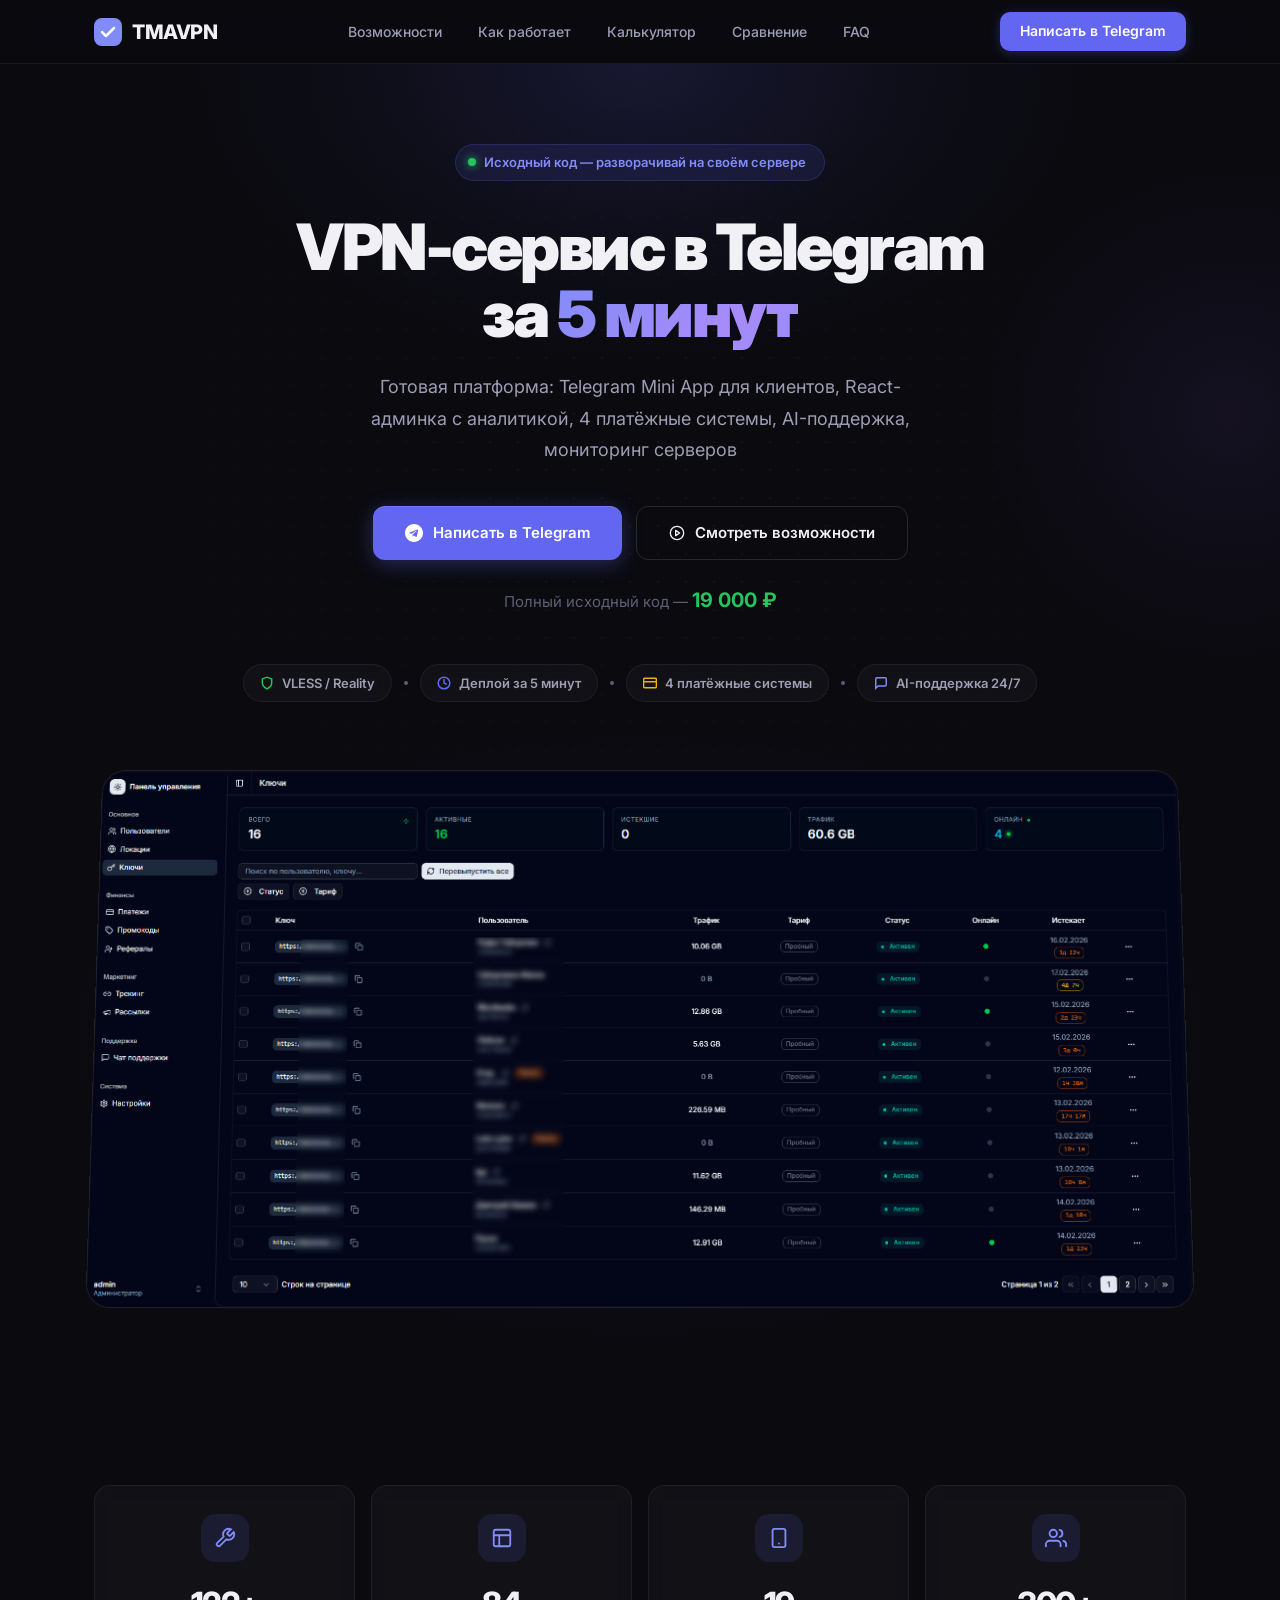
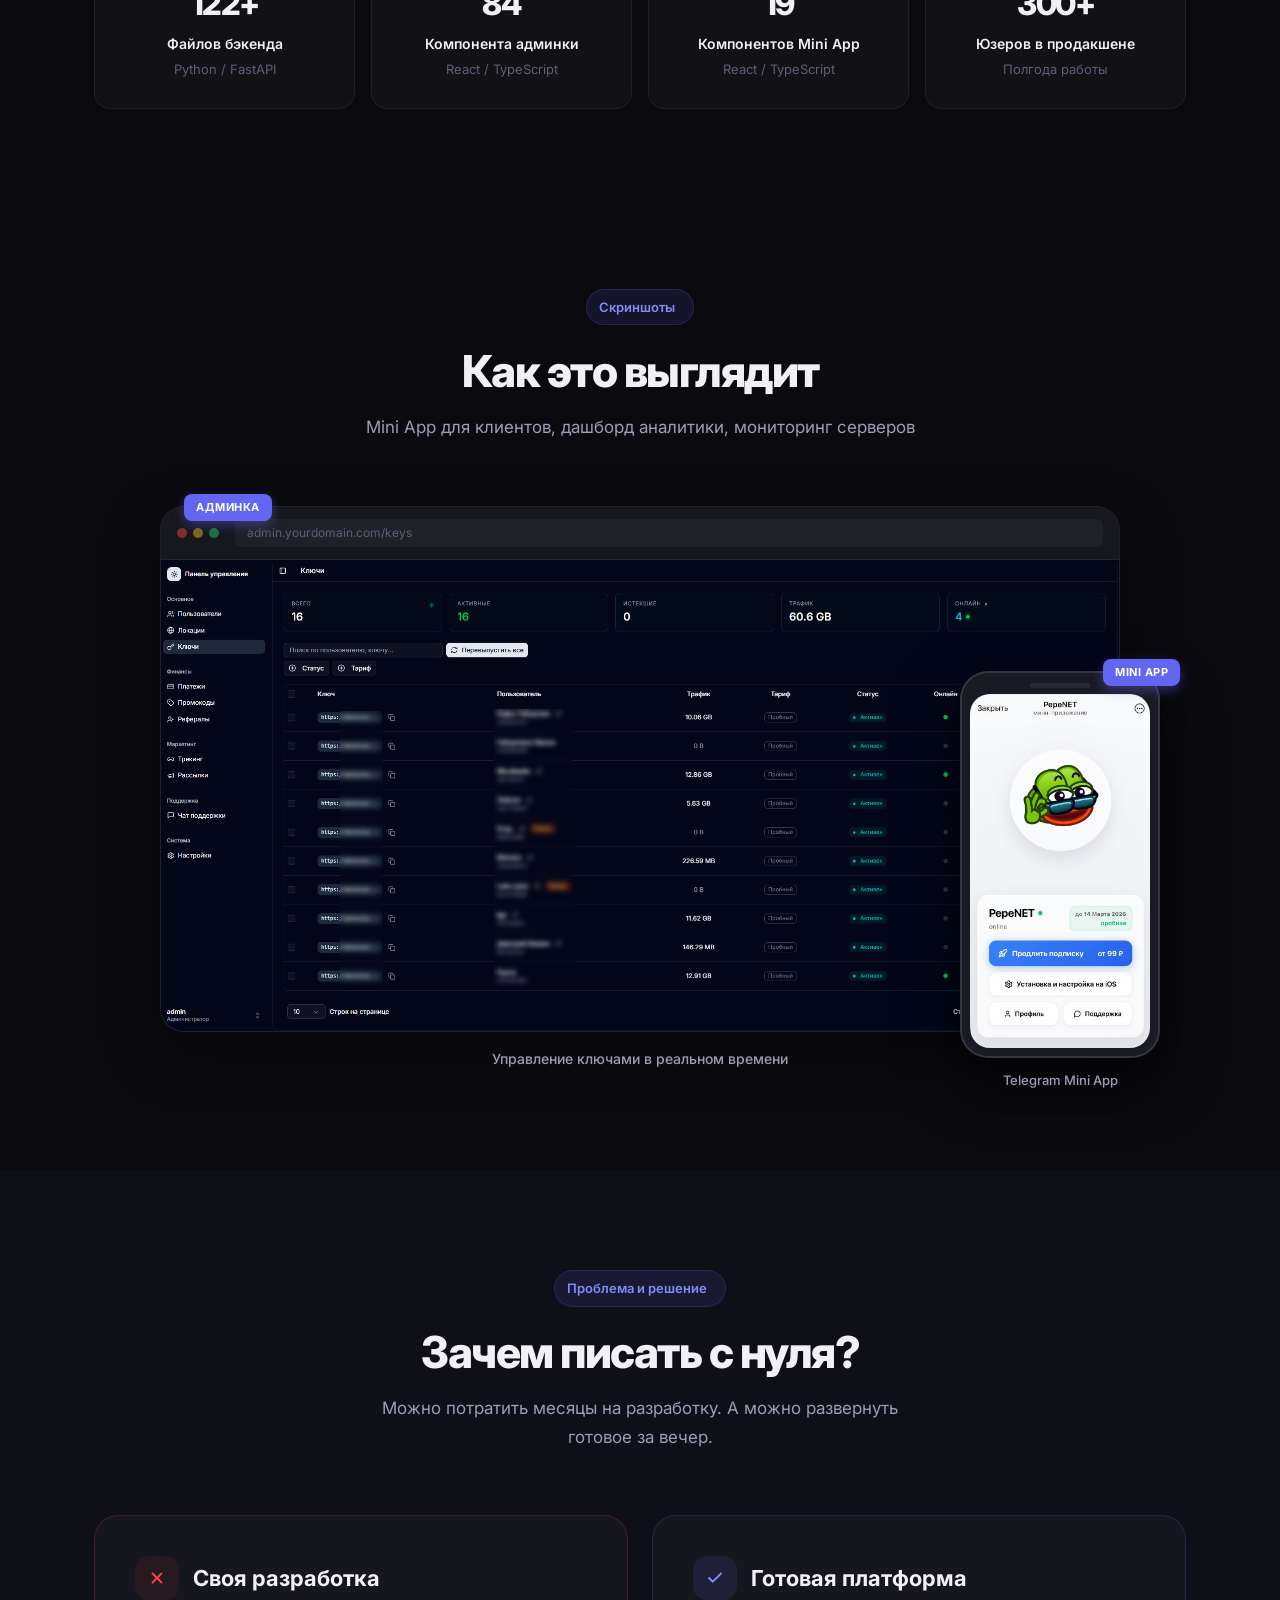
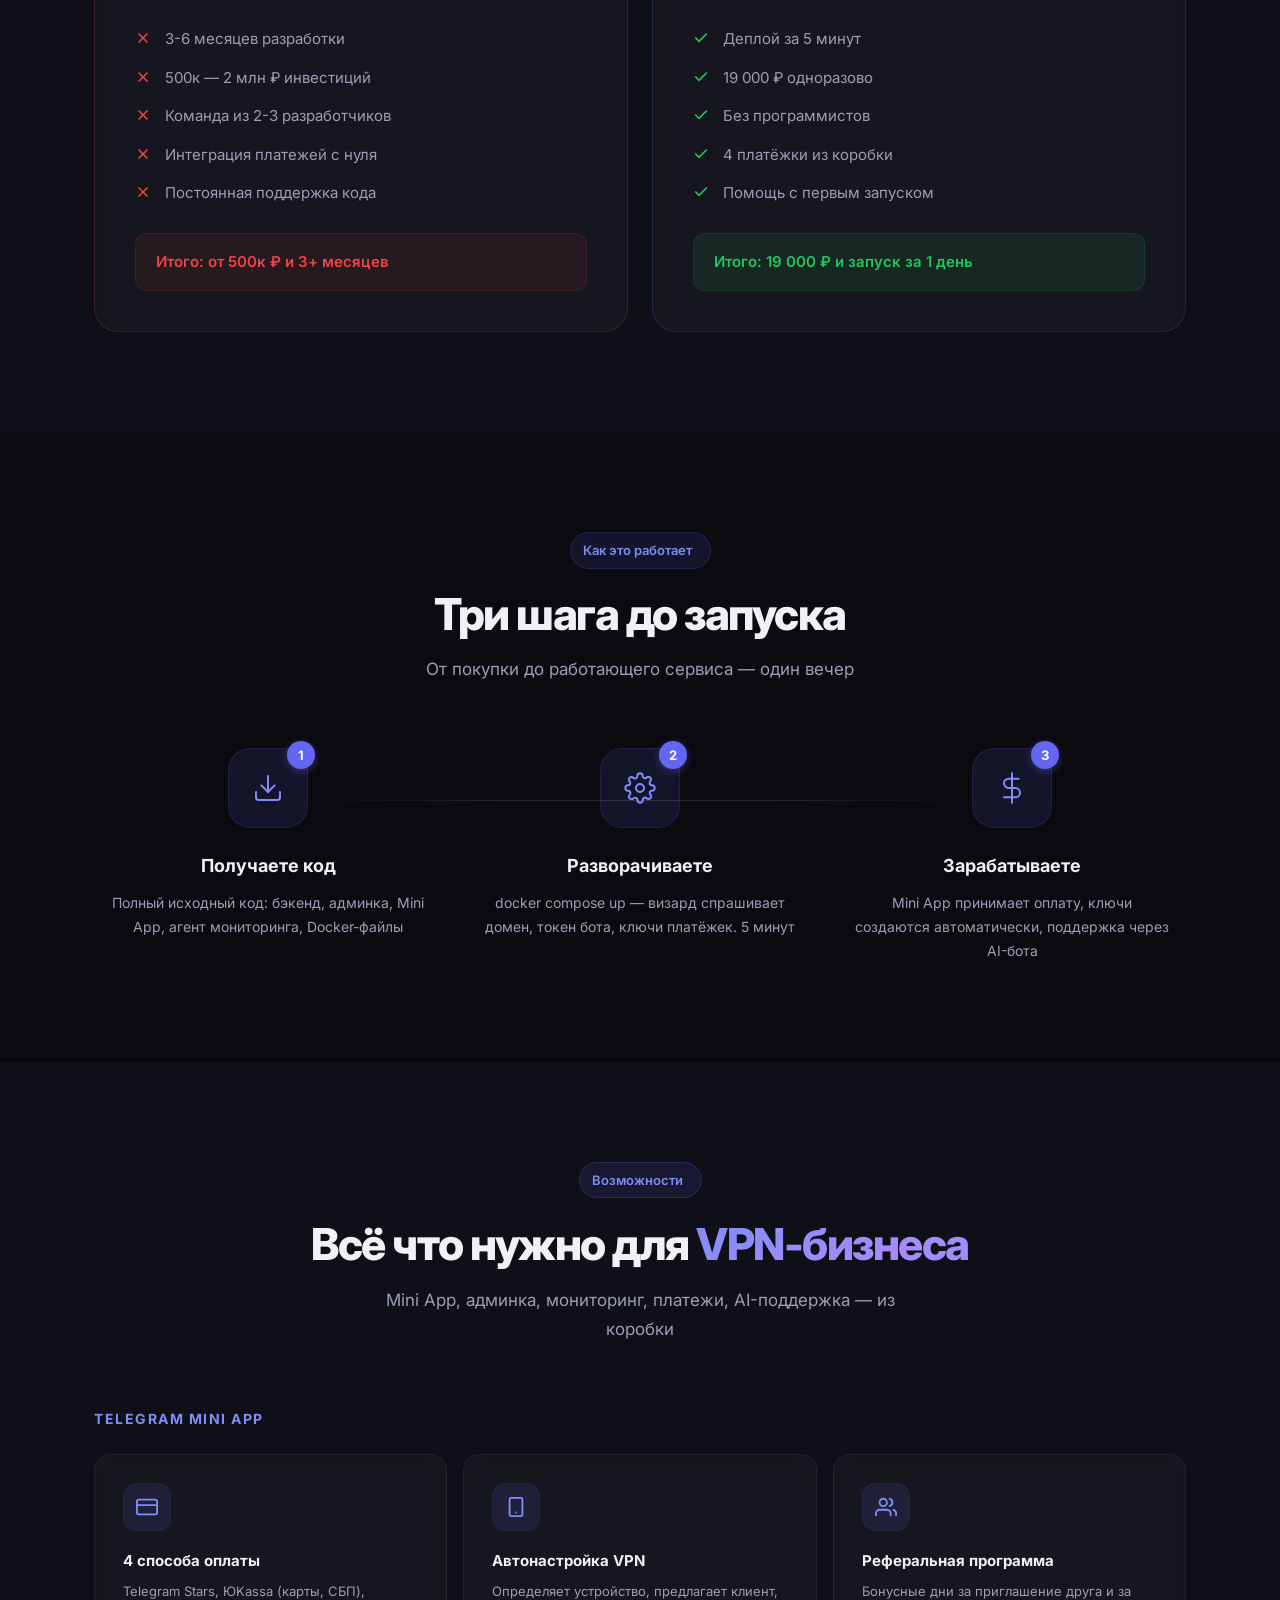
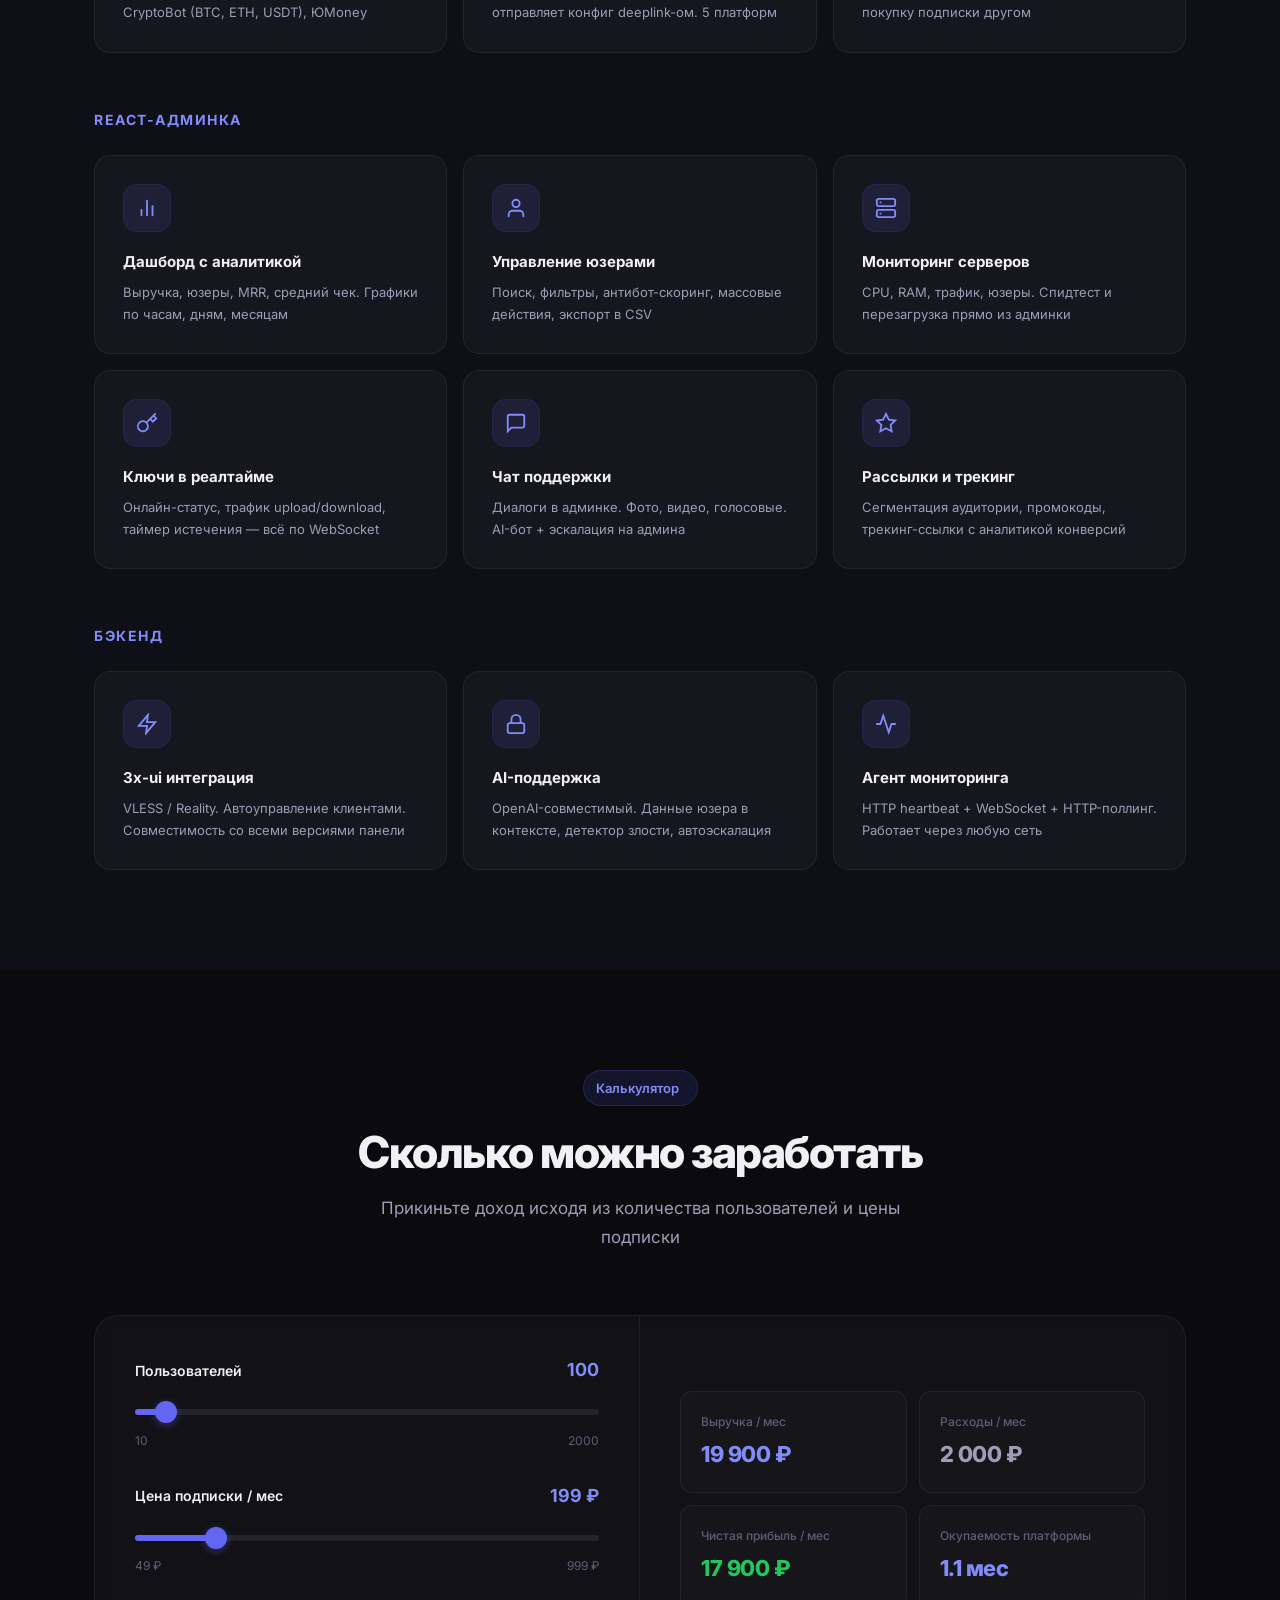
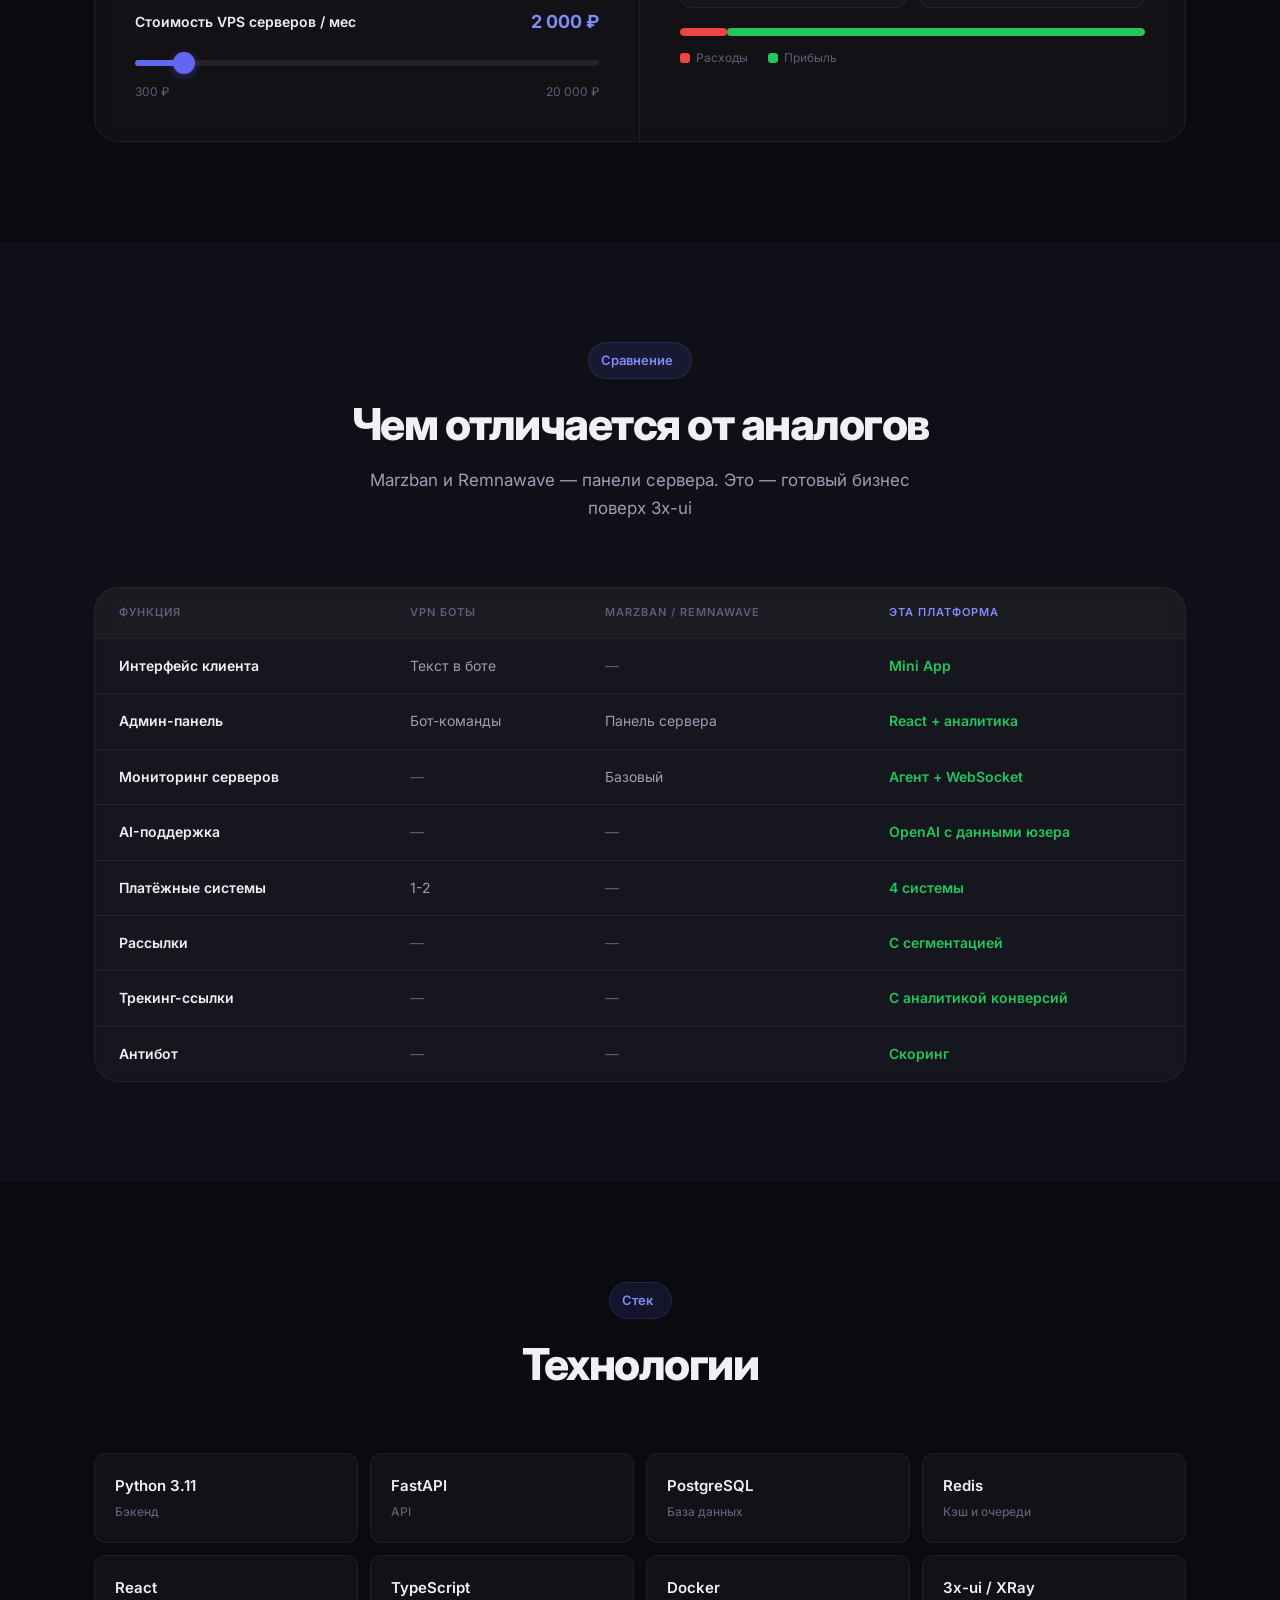
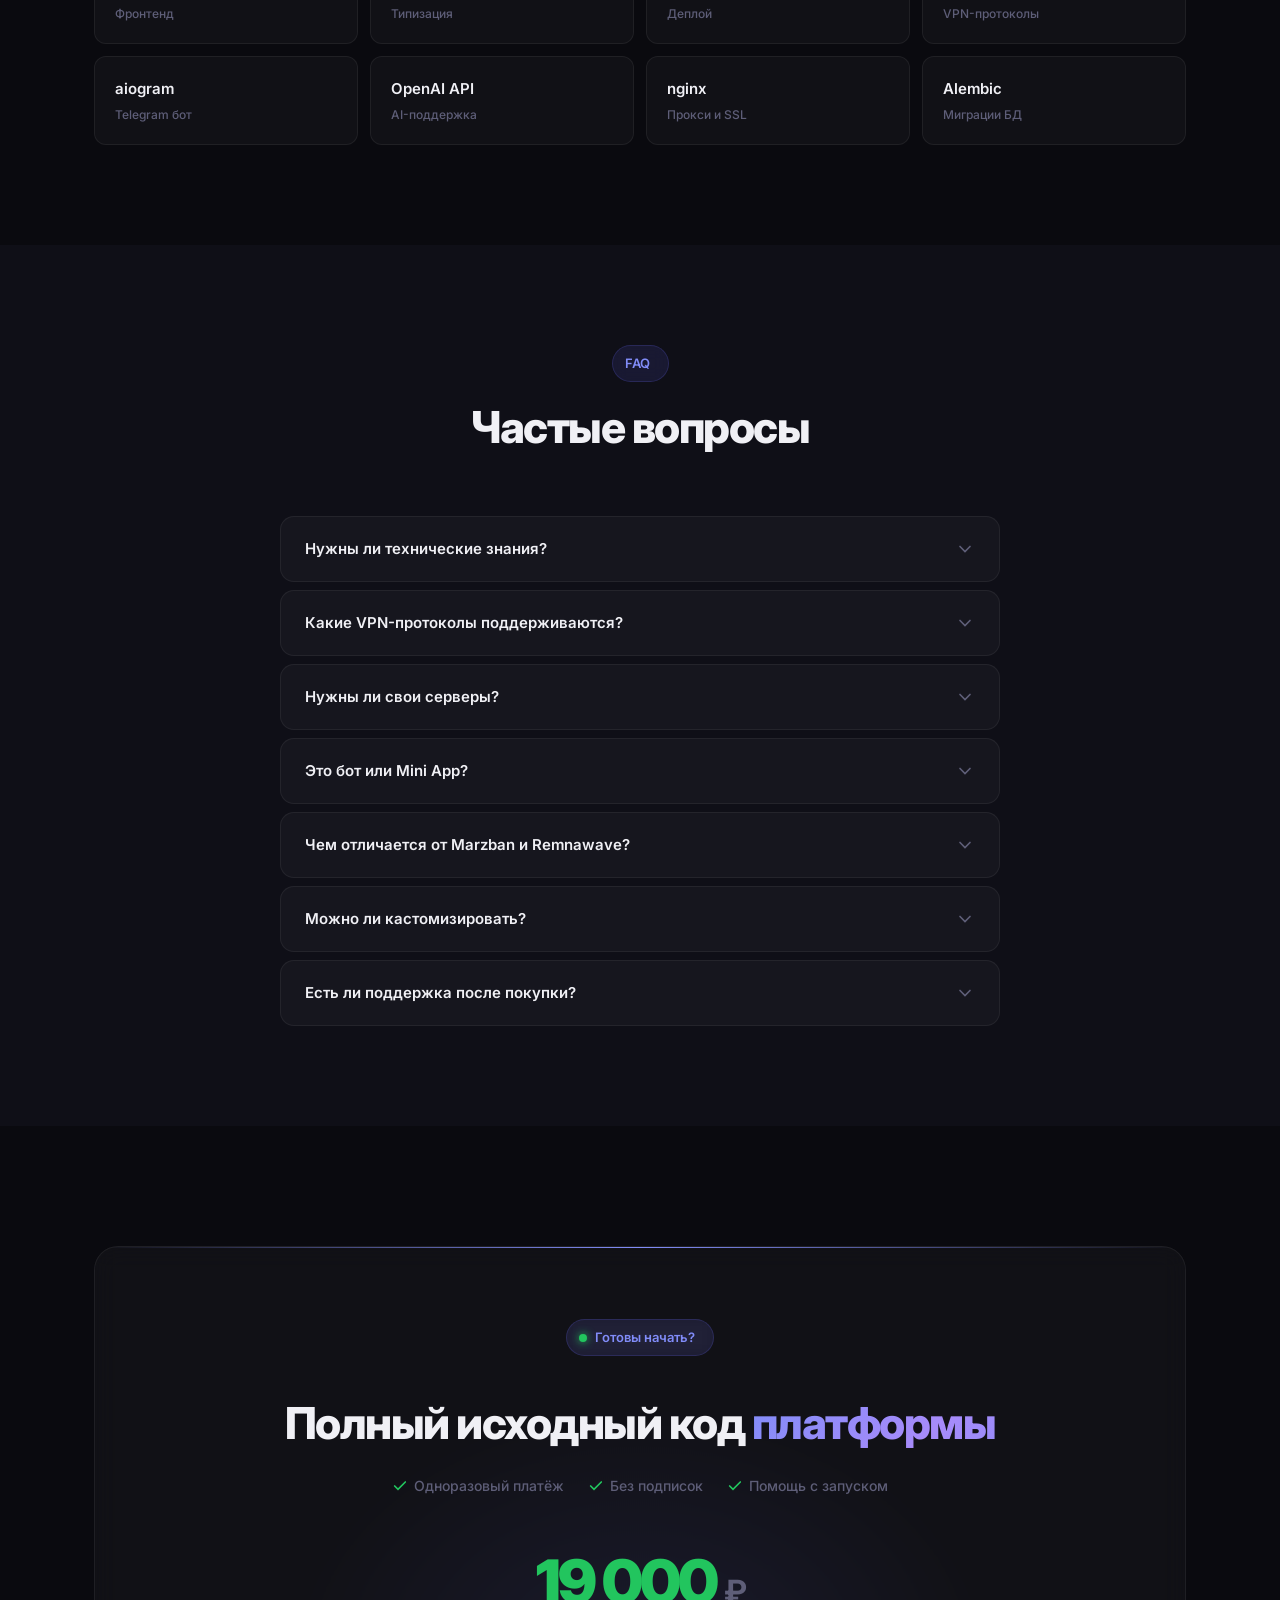
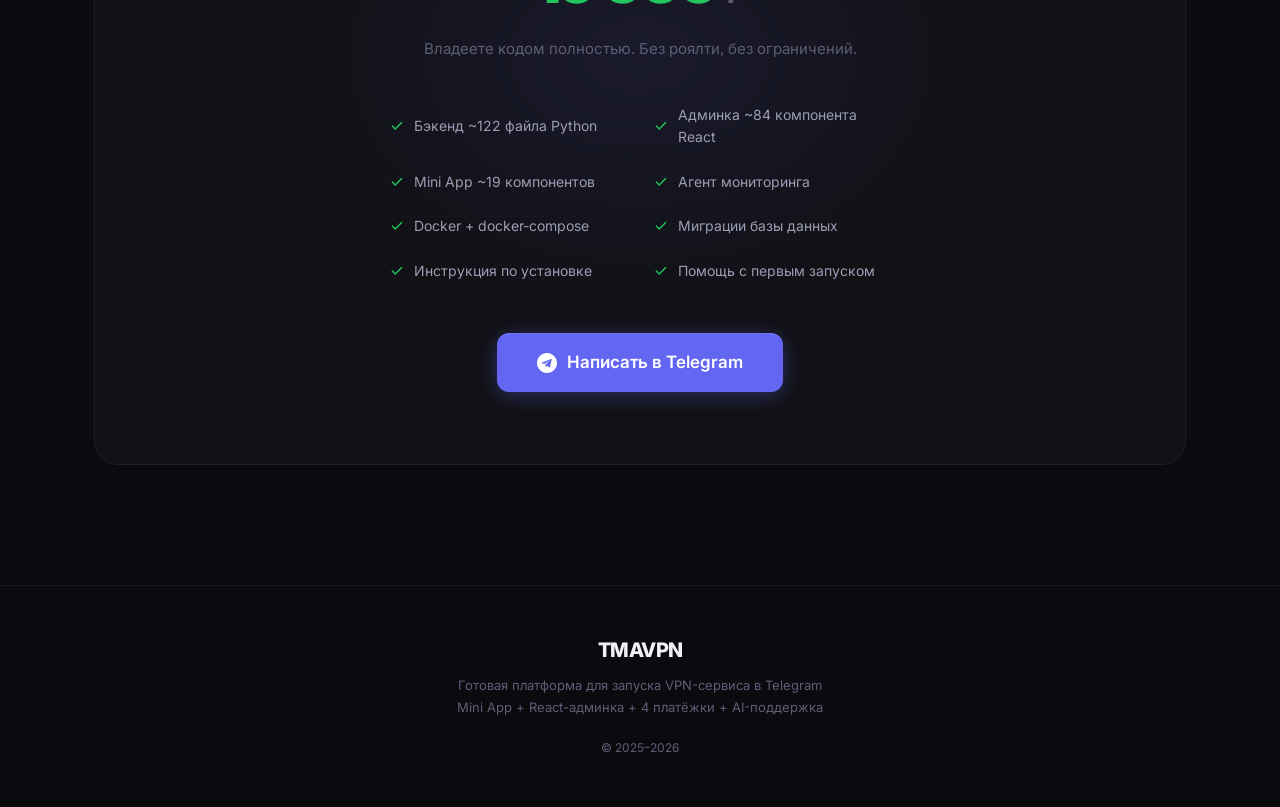
==== docs/index.html @ b1feeb7f "Landing page and README" ====
<!DOCTYPE html>
<html lang="ru">
<head>
    <meta charset="UTF-8">
    <meta name="viewport" content="width=device-width, initial-scale=1.0">
    <title>VPN бот Telegram — Mini App + админка + 4 платёжки | Готовая платформа</title>
    <meta name="description" content="Готовая платформа для запуска VPN-сервиса в Telegram. Mini App для клиентов, React-админка с аналитикой, интеграция с 3x-ui, 4 платёжные системы, AI-поддержка. Исходный код.">
    <meta name="keywords" content="vpn бот telegram, vpn mini app, vpn админка, готовый vpn сервис, vpn бот купить, vpn бот исходный код, vpn бот 3x-ui, vless бот telegram, vpn telegram stars, marzban альтернатива, remnawave альтернатива, запустить vpn сервис">
    <meta property="og:title" content="VPN бот Telegram — готовая платформа с Mini App и админкой">
    <meta property="og:description" content="Исходный код платформы для запуска VPN-сервиса в Telegram. Mini App + React-админка + 4 платёжки + AI-поддержка + мониторинг серверов.">
    <meta property="og:type" content="website">
    <meta property="og:image" content="img/og-preview.png">
    <link rel="preconnect" href="https://fonts.googleapis.com">
    <link rel="preconnect" href="https://fonts.gstatic.com" crossorigin>
    <link href="https://fonts.googleapis.com/css2?family=Inter:wght@400;500;600;700;800;900&display=swap" rel="stylesheet">
    <script type="application/ld+json">
    [{
        "@context":"https://schema.org",
        "@type":"SoftwareApplication",
        "name":"TMAVPN Platform",
        "applicationCategory":"BusinessApplication",
        "operatingSystem":"Web, Telegram",
        "description":"Готовая платформа для запуска VPN-сервиса через Telegram Mini App",
        "offers":{"@type":"Offer","priceCurrency":"RUB","price":"19000"}
    },{
        "@context":"https://schema.org",
        "@type":"FAQPage",
        "mainEntity":[
            {"@type":"Question","name":"Нужны ли технические знания?","acceptedAnswer":{"@type":"Answer","text":"Базовые: что такое VPS, домен, Docker. Установка через визард за 5 минут."}},
            {"@type":"Question","name":"Какие VPN-протоколы поддерживаются?","acceptedAnswer":{"@type":"Answer","text":"VLESS, Reality, XTLS — всё что поддерживает 3x-ui."}},
            {"@type":"Question","name":"Нужны ли свои серверы?","acceptedAnswer":{"@type":"Answer","text":"Да, нужен VPS от 300₽/мес для основного сервера и VPS в нужных странах для VPN."}}
        ]
    }]
    </script>
    <style>
        /* ═══════════════════════════════════════════
           RESET & VARIABLES
        ═══════════════════════════════════════════ */
        *, *::before, *::after { margin: 0; padding: 0; box-sizing: border-box; }

        :root {
            --bg: #0a0a0f;
            --bg-alt: #0f0f17;
            --surface: rgba(255,255,255,0.03);
            --surface-solid: #12121a;
            --surface-hover: rgba(255,255,255,0.06);
            --border: rgba(255,255,255,0.06);
            --border-hover: rgba(255,255,255,0.12);
            --border-active: rgba(255,255,255,0.18);
            --text: #f0f0f5;
            --text-secondary: #9d9db5;
            --text-muted: #5e5e78;
            --primary: #6366f1;
            --primary-light: #818cf8;
            --primary-dark: #4f46e5;
            --primary-glow: rgba(99,102,241,0.12);
            --primary-glow-strong: rgba(99,102,241,0.25);
            --green: #22c55e;
            --green-glow: rgba(34,197,94,0.1);
            --red: #ef4444;
            --red-glow: rgba(239,68,68,0.08);
            --yellow: #eab308;
            --radius: 16px;
            --radius-sm: 12px;
            --radius-lg: 24px;
        }

        html { scroll-behavior: smooth; }

        body {
            font-family: 'Inter', -apple-system, BlinkMacSystemFont, sans-serif;
            background: var(--bg);
            color: var(--text);
            line-height: 1.6;
            -webkit-font-smoothing: antialiased;
            -moz-osx-font-smoothing: grayscale;
            overflow-x: hidden;
        }

        .container {
            max-width: 1140px;
            margin: 0 auto;
            padding: 0 24px;
        }

        img { max-width: 100%; height: auto; display: block; }

        /* ═══════════════════════════════════════════
           NAVBAR
        ═══════════════════════════════════════════ */
        .nav {
            position: sticky;
            top: 0;
            z-index: 100;
            background: rgba(10,10,15,0.7);
            backdrop-filter: blur(24px) saturate(1.4);
            -webkit-backdrop-filter: blur(24px) saturate(1.4);
            border-bottom: 1px solid var(--border);
            height: 64px;
        }

        .nav .container {
            display: flex;
            align-items: center;
            justify-content: space-between;
            height: 100%;
        }

        .nav-brand {
            font-size: 20px;
            font-weight: 800;
            letter-spacing: -0.5px;
            color: var(--text);
            text-decoration: none;
            display: flex;
            align-items: center;
            gap: 10px;
        }

        .nav-brand svg { flex-shrink: 0; }

        .nav-links {
            display: flex;
            gap: 8px;
            list-style: none;
        }

        .nav-links a {
            color: var(--text-secondary);
            text-decoration: none;
            font-size: 14px;
            font-weight: 500;
            padding: 8px 14px;
            border-radius: 10px;
            transition: all 0.2s;
        }

        .nav-links a:hover { color: var(--text); background: var(--surface-hover); }

        .nav-right { display: flex; align-items: center; gap: 12px; }

        .nav-cta {
            padding: 8px 20px;
            background: var(--primary);
            color: #fff;
            border-radius: 10px;
            text-decoration: none;
            font-size: 14px;
            font-weight: 600;
            transition: all 0.25s;
            box-shadow: 0 2px 12px rgba(99,102,241,0.3);
        }

        .nav-cta:hover { background: var(--primary-dark); transform: translateY(-1px); box-shadow: 0 4px 20px rgba(99,102,241,0.4); }

        /* Burger */
        .nav-burger {
            display: none;
            width: 40px;
            height: 40px;
            border-radius: 10px;
            border: 1px solid var(--border);
            background: transparent;
            cursor: pointer;
            flex-direction: column;
            align-items: center;
            justify-content: center;
            gap: 5px;
        }

        .nav-burger span {
            display: block;
            width: 18px;
            height: 2px;
            background: var(--text-secondary);
            border-radius: 2px;
            transition: all 0.3s;
        }

        .nav-burger.active span:nth-child(1) { transform: rotate(45deg) translate(2.5px, 2.5px); }
        .nav-burger.active span:nth-child(2) { opacity: 0; }
        .nav-burger.active span:nth-child(3) { transform: rotate(-45deg) translate(2.5px, -2.5px); }

        /* Mobile menu */
        .nav-mobile {
            display: none;
            position: fixed;
            top: 64px;
            left: 0;
            right: 0;
            bottom: 0;
            background: rgba(10,10,15,0.95);
            backdrop-filter: blur(24px);
            -webkit-backdrop-filter: blur(24px);
            z-index: 99;
            padding: 24px;
        }

        .nav-mobile.open { display: flex; flex-direction: column; gap: 8px; }

        .nav-mobile a {
            display: block;
            padding: 14px 20px;
            color: var(--text-secondary);
            text-decoration: none;
            font-size: 16px;
            font-weight: 500;
            border-radius: 12px;
            transition: all 0.2s;
        }

        .nav-mobile a:hover { color: var(--text); background: var(--surface-hover); }

        .nav-mobile .nav-cta {
            display: block;
            text-align: center;
            margin-top: 16px;
            padding: 14px;
            font-size: 16px;
        }

        @media (max-width: 768px) {
            .nav-links { display: none; }
            .nav-burger { display: flex; }
            .nav-right .nav-cta { display: none; }
        }

        /* ═══════════════════════════════════════════
           DOT PATTERN
        ═══════════════════════════════════════════ */
        .dot-bg {
            position: absolute;
            inset: 0;
            background-image: radial-gradient(circle, rgba(255,255,255,0.04) 1px, transparent 1px);
            background-size: 28px 28px;
            mask-image: radial-gradient(ellipse 60% 50% at 50% 30%, black 20%, transparent 80%);
            -webkit-mask-image: radial-gradient(ellipse 60% 50% at 50% 30%, black 20%, transparent 80%);
            pointer-events: none;
        }

        /* ═══════════════════════════════════════════
           HERO
        ═══════════════════════════════════════════ */
        .hero {
            position: relative;
            padding: 80px 0 100px;
            text-align: center;
            overflow: hidden;
        }

        .hero-glow {
            position: absolute;
            top: -300px;
            left: 50%;
            transform: translateX(-50%);
            width: 900px;
            height: 600px;
            background: radial-gradient(ellipse, rgba(99,102,241,0.15) 0%, rgba(99,102,241,0.05) 40%, transparent 70%);
            pointer-events: none;
        }

        .hero-glow-2 {
            position: absolute;
            top: 100px;
            right: -200px;
            width: 500px;
            height: 500px;
            background: radial-gradient(circle, rgba(139,92,246,0.08), transparent 70%);
            pointer-events: none;
        }

        .hero .container { position: relative; z-index: 2; }

        .badge {
            display: inline-flex;
            align-items: center;
            gap: 8px;
            padding: 7px 18px 7px 12px;
            background: var(--primary-glow);
            border: 1px solid rgba(99,102,241,0.2);
            border-radius: 100px;
            font-size: 13px;
            font-weight: 600;
            color: var(--primary-light);
            margin-bottom: 32px;
            backdrop-filter: blur(8px);
        }

        .badge-dot {
            width: 8px;
            height: 8px;
            border-radius: 50%;
            background: var(--green);
            box-shadow: 0 0 8px var(--green);
            animation: pulse-dot 2s ease-in-out infinite;
        }

        @keyframes pulse-dot {
            0%, 100% { opacity: 1; }
            50% { opacity: 0.5; }
        }

        .hero h1 {
            font-size: clamp(38px, 6vw, 64px);
            font-weight: 900;
            line-height: 1.05;
            letter-spacing: -2.5px;
            margin-bottom: 24px;
        }

        .gradient-text {
            background: linear-gradient(135deg, #818cf8 0%, #a78bfa 40%, #818cf8 80%);
            background-size: 200% auto;
            -webkit-background-clip: text;
            -webkit-text-fill-color: transparent;
            background-clip: text;
            animation: gradient-shift 6s ease-in-out infinite;
        }

        @keyframes gradient-shift {
            0%, 100% { background-position: 0% center; }
            50% { background-position: 100% center; }
        }

        .hero-sub {
            font-size: 18px;
            color: var(--text-secondary);
            max-width: 580px;
            margin: 0 auto 40px;
            line-height: 1.75;
        }

        .hero-buttons {
            display: flex;
            gap: 14px;
            justify-content: center;
            flex-wrap: wrap;
            margin-bottom: 24px;
        }

        .btn-primary {
            display: inline-flex;
            align-items: center;
            gap: 10px;
            padding: 14px 32px;
            background: var(--primary);
            color: #fff;
            text-decoration: none;
            border-radius: var(--radius-sm);
            font-size: 15px;
            font-weight: 600;
            transition: all 0.25s;
            border: none;
            cursor: pointer;
            box-shadow: 0 4px 20px rgba(99,102,241,0.35), inset 0 1px 0 rgba(255,255,255,0.1);
        }

        .btn-primary:hover {
            background: var(--primary-dark);
            transform: translateY(-2px);
            box-shadow: 0 8px 30px rgba(99,102,241,0.45), inset 0 1px 0 rgba(255,255,255,0.1);
        }

        .btn-secondary {
            display: inline-flex;
            align-items: center;
            gap: 10px;
            padding: 14px 32px;
            background: transparent;
            color: var(--text);
            text-decoration: none;
            border-radius: var(--radius-sm);
            font-size: 15px;
            font-weight: 600;
            border: 1px solid var(--border-hover);
            transition: all 0.25s;
        }

        .btn-secondary:hover { border-color: var(--border-active); background: var(--surface-hover); transform: translateY(-1px); }

        .hero-price {
            font-size: 15px;
            color: var(--text-muted);
        }

        .hero-price strong {
            color: var(--green);
            font-size: 20px;
            font-weight: 700;
        }

        /* Trust badges */
        .trust-row {
            display: flex;
            justify-content: center;
            align-items: center;
            gap: 12px;
            margin-top: 48px;
            flex-wrap: wrap;
        }

        .trust-badge {
            display: flex;
            align-items: center;
            gap: 8px;
            padding: 8px 16px;
            background: var(--surface);
            border: 1px solid var(--border);
            border-radius: 100px;
            font-size: 13px;
            font-weight: 600;
            color: var(--text-secondary);
            backdrop-filter: blur(8px);
        }

        .trust-badge svg { flex-shrink: 0; }

        .trust-sep {
            width: 4px;
            height: 4px;
            border-radius: 50%;
            background: var(--text-muted);
        }

        @media (max-width: 640px) {
            .trust-sep { display: none; }
        }

        /* ═══════════════════════════════════════════
           HERO SCREENSHOTS (3D effect)
        ═══════════════════════════════════════════ */
        .hero-showcase {
            margin-top: 64px;
            position: relative;
        }

        .hero-showcase-glow {
            position: absolute;
            inset: -40px;
            background: radial-gradient(ellipse at center, rgba(99,102,241,0.08) 0%, transparent 70%);
            border-radius: 40px;
            pointer-events: none;
            z-index: 0;
        }

        .img3d-wrap {
            position: relative;
            perspective: 1200px;
            z-index: 1;
        }

        .img3d-card {
            position: relative;
            border-radius: var(--radius-lg);
            overflow: hidden;
            border: 1px solid var(--border);
            transition: transform 0.7s cubic-bezier(0.16, 1, 0.3, 1), box-shadow 0.7s;
            transform: perspective(1200px) rotateX(2deg) rotateY(0deg);
            background: var(--surface-solid);
        }

        .img3d-wrap:hover .img3d-card {
            transform: perspective(1200px) rotateX(3deg) rotateY(-4deg) translateZ(8px);
            box-shadow: 0 40px 80px rgba(0,0,0,0.5), 0 0 60px rgba(99,102,241,0.08);
        }

        .img3d-card img {
            width: 100%;
            transition: transform 0.7s cubic-bezier(0.16, 1, 0.3, 1);
        }

        .img3d-wrap:hover .img3d-card img { transform: scale(1.03); }

        /* Shimmer effect */
        .img3d-shimmer {
            position: absolute;
            inset: 0;
            background: linear-gradient(105deg, transparent 40%, rgba(255,255,255,0.04) 45%, rgba(255,255,255,0.08) 50%, rgba(255,255,255,0.04) 55%, transparent 60%);
            transform: translateX(-100%) skewX(-12deg);
            transition: transform 1s;
            pointer-events: none;
            z-index: 2;
        }

        .img3d-wrap:hover .img3d-shimmer { transform: translateX(100%) skewX(-12deg); }

        /* Screenshot placeholder */
        .screenshot-ph {
            width: 100%;
            aspect-ratio: 16/9;
            background: linear-gradient(135deg, var(--surface-solid) 0%, rgba(99,102,241,0.03) 50%, var(--surface-solid) 100%);
            display: flex;
            flex-direction: column;
            align-items: center;
            justify-content: center;
            gap: 12px;
            color: var(--text-muted);
            font-size: 14px;
        }

        .screenshot-ph svg { opacity: 0.3; }

        /* ═══════════════════════════════════════════
           STATS
        ═══════════════════════════════════════════ */
        .stats {
            padding: 80px 0;
            position: relative;
        }

        .stats-grid {
            display: grid;
            grid-template-columns: repeat(4, 1fr);
            gap: 16px;
        }

        .stat-card {
            background: var(--surface);
            border: 1px solid var(--border);
            border-radius: var(--radius);
            padding: 28px 24px;
            text-align: center;
            transition: all 0.4s cubic-bezier(0.16, 1, 0.3, 1);
            backdrop-filter: blur(8px);
            position: relative;
            overflow: hidden;
        }

        .stat-card::before {
            content: '';
            position: absolute;
            inset: -1px;
            border-radius: inherit;
            padding: 1px;
            background: linear-gradient(135deg, rgba(99,102,241,0.4), rgba(139,92,246,0.2), transparent, transparent);
            -webkit-mask: linear-gradient(#fff 0 0) content-box, linear-gradient(#fff 0 0);
            -webkit-mask-composite: xor;
            mask-composite: exclude;
            opacity: 0;
            transition: opacity 0.5s;
            pointer-events: none;
        }

        .stat-card:hover { border-color: transparent; transform: translateY(-6px); box-shadow: 0 12px 40px rgba(99,102,241,0.08); }
        .stat-card:hover::before { opacity: 1; }

        .stat-icon {
            width: 48px;
            height: 48px;
            border-radius: 14px;
            background: var(--primary-glow);
            display: flex;
            align-items: center;
            justify-content: center;
            margin: 0 auto 16px;
        }

        .stat-value {
            font-size: 32px;
            font-weight: 800;
            letter-spacing: -1.5px;
            margin-bottom: 4px;
            color: var(--text);
        }

        .stat-label {
            font-size: 14px;
            font-weight: 600;
            margin-bottom: 4px;
            color: var(--text);
        }

        .stat-desc {
            font-size: 13px;
            color: var(--text-muted);
        }

        @media (max-width: 768px) {
            .stats-grid { grid-template-columns: repeat(2, 1fr); }
        }

        @media (max-width: 480px) {
            .stats-grid { grid-template-columns: 1fr; }
        }

        /* ═══════════════════════════════════════════
           SECTIONS
        ═══════════════════════════════════════════ */
        .section {
            padding: 100px 0;
            position: relative;
        }

        .section-alt { background: var(--bg-alt); }

        .section-header {
            text-align: center;
            margin-bottom: 64px;
        }

        .section-header .badge { margin-bottom: 20px; }

        .section-header h2 {
            font-size: clamp(30px, 4.5vw, 44px);
            font-weight: 800;
            letter-spacing: -1.5px;
            margin-bottom: 16px;
            line-height: 1.15;
        }

        .section-header p {
            font-size: 17px;
            color: var(--text-secondary);
            max-width: 560px;
            margin: 0 auto;
            line-height: 1.7;
        }

        /* ═══════════════════════════════════════════
           SCREENSHOTS — OVERLAPPING LAYOUT
        ═══════════════════════════════════════════ */
        .showcase {
            position: relative;
            max-width: 960px;
            margin: 0 auto;
        }

        /* Desktop browser frame */
        .browser-frame {
            border-radius: var(--radius-lg);
            overflow: hidden;
            border: 1px solid var(--border);
            background: var(--surface-solid);
            transition: all 0.5s cubic-bezier(0.16, 1, 0.3, 1);
            box-shadow: 0 20px 60px rgba(0,0,0,0.35);
        }

        .browser-frame:hover {
            border-color: var(--border-hover);
            transform: translateY(-4px);
            box-shadow: 0 32px 80px rgba(0,0,0,0.45), 0 0 40px rgba(99,102,241,0.06);
        }

        .browser-topbar {
            display: flex;
            align-items: center;
            gap: 6px;
            padding: 12px 16px;
            background: rgba(255,255,255,0.02);
            border-bottom: 1px solid var(--border);
        }

        .browser-dot {
            width: 10px;
            height: 10px;
            border-radius: 50%;
        }

        .browser-dot:nth-child(1) { background: #ef444480; }
        .browser-dot:nth-child(2) { background: #eab30880; }
        .browser-dot:nth-child(3) { background: #22c55e80; }

        .browser-url {
            flex: 1;
            margin-left: 10px;
            height: 28px;
            border-radius: 6px;
            background: rgba(255,255,255,0.04);
            display: flex;
            align-items: center;
            padding: 0 12px;
            font-size: 12px;
            color: var(--text-muted);
        }

        .browser-frame img { width: 100%; display: block; }

        .browser-caption {
            text-align: center;
            margin-top: 16px;
            font-size: 14px;
            font-weight: 500;
            color: var(--text-secondary);
        }

        /* Phone floating overlay */
        .phone-float {
            position: absolute;
            right: -40px;
            bottom: -20px;
            width: 200px;
            z-index: 10;
            transition: all 0.5s cubic-bezier(0.16, 1, 0.3, 1);
        }

        .phone-float:hover {
            transform: translateY(-8px) rotate(-1deg);
        }

        .phone-device {
            background: #1a1a24;
            border-radius: 28px;
            padding: 8px;
            border: 2px solid rgba(255,255,255,0.12);
            box-shadow: 0 24px 60px rgba(0,0,0,0.6), 0 0 0 1px rgba(0,0,0,0.3);
        }

        .phone-device-notch {
            width: 60px;
            height: 5px;
            background: #2a2a36;
            border-radius: 3px;
            margin: 2px auto 6px;
        }

        .phone-device-screen {
            border-radius: 20px;
            overflow: hidden;
        }

        .phone-device-screen img {
            width: 100%;
            display: block;
        }

        .phone-float-caption {
            text-align: center;
            margin-top: 12px;
            font-size: 13px;
            font-weight: 500;
            color: var(--text-secondary);
        }

        /* Label tags on screenshots */
        .showcase-label {
            position: absolute;
            padding: 5px 12px;
            background: var(--primary);
            color: #fff;
            font-size: 11px;
            font-weight: 700;
            border-radius: 8px;
            letter-spacing: 0.5px;
            box-shadow: 0 4px 12px rgba(99,102,241,0.4);
            z-index: 11;
        }

        .showcase-label.admin {
            top: -12px;
            left: 24px;
        }

        .showcase-label.miniapp {
            top: -12px;
            right: -20px;
        }

        @media (max-width: 900px) {
            .phone-float {
                right: -20px;
                width: 160px;
            }
        }

        @media (max-width: 640px) {
            .showcase {
                display: flex;
                flex-direction: column;
                align-items: center;
                gap: 32px;
            }

            .phone-float {
                position: relative;
                right: auto;
                bottom: auto;
                width: 200px;
                order: -1;
            }

            .showcase-label.miniapp {
                right: 0;
            }

            .browser-frame {
                width: 100%;
            }
        }

        /* ═══════════════════════════════════════════
           PROBLEM vs SOLUTION
        ═══════════════════════════════════════════ */
        .vs-grid {
            display: grid;
            grid-template-columns: 1fr 1fr;
            gap: 24px;
        }

        .vs-card {
            background: var(--surface);
            border-radius: var(--radius-lg);
            padding: 40px;
            border: 1px solid var(--border);
            backdrop-filter: blur(8px);
            transition: all 0.4s;
        }

        .vs-card:hover { transform: translateY(-4px); }

        .vs-card.problem { border-color: rgba(239,68,68,0.2); }
        .vs-card.problem:hover { border-color: rgba(239,68,68,0.35); }
        .vs-card.solution { border-color: rgba(99,102,241,0.2); }
        .vs-card.solution:hover { border-color: rgba(99,102,241,0.35); }

        .vs-card h3 {
            font-size: 22px;
            font-weight: 700;
            margin-bottom: 28px;
            display: flex;
            align-items: center;
            gap: 14px;
        }

        .vs-icon {
            width: 44px;
            height: 44px;
            border-radius: 14px;
            display: flex;
            align-items: center;
            justify-content: center;
            font-size: 18px;
            flex-shrink: 0;
        }

        .vs-icon.red { background: var(--red-glow); color: var(--red); }
        .vs-icon.blue { background: var(--primary-glow); color: var(--primary-light); }

        .vs-list {
            list-style: none;
            display: flex;
            flex-direction: column;
            gap: 16px;
            margin-bottom: 28px;
        }

        .vs-list li {
            display: flex;
            align-items: flex-start;
            gap: 14px;
            font-size: 15px;
            color: var(--text-secondary);
            line-height: 1.5;
        }

        .vs-list .icon { flex-shrink: 0; margin-top: 2px; }
        .vs-list .icon-red { color: var(--red); }
        .vs-list .icon-green { color: var(--green); }

        .vs-summary {
            padding: 16px 20px;
            border-radius: var(--radius-sm);
            font-size: 15px;
            font-weight: 600;
        }

        .vs-summary.red { background: var(--red-glow); border: 1px solid rgba(239,68,68,0.12); color: var(--red); }
        .vs-summary.green { background: var(--green-glow); border: 1px solid rgba(34,197,94,0.12); color: var(--green); }

        @media (max-width: 768px) {
            .vs-grid { grid-template-columns: 1fr; }
            .vs-card { padding: 28px; }
        }

        /* ═══════════════════════════════════════════
           HOW IT WORKS
        ═══════════════════════════════════════════ */
        .steps-grid {
            display: grid;
            grid-template-columns: repeat(3, 1fr);
            gap: 24px;
            position: relative;
        }

        /* Connector line */
        .steps-grid::before {
            content: '';
            position: absolute;
            top: 52px;
            left: calc(16.67% + 30px);
            right: calc(16.67% + 30px);
            height: 1px;
            background: linear-gradient(90deg, transparent, var(--border-hover), var(--border-hover), transparent);
        }

        .step-card {
            text-align: center;
            position: relative;
            padding: 0 16px;
        }

        .step-icon-box {
            width: 80px;
            height: 80px;
            border-radius: 22px;
            background: var(--primary-glow);
            border: 1px solid rgba(99,102,241,0.15);
            display: flex;
            align-items: center;
            justify-content: center;
            margin: 0 auto 24px;
            position: relative;
            transition: all 0.4s;
        }

        .step-card:hover .step-icon-box {
            border-color: rgba(99,102,241,0.35);
            box-shadow: 0 0 40px rgba(99,102,241,0.12);
            transform: translateY(-4px);
        }

        .step-number {
            position: absolute;
            top: -8px;
            right: -8px;
            width: 28px;
            height: 28px;
            border-radius: 50%;
            background: var(--primary);
            color: #fff;
            font-size: 13px;
            font-weight: 700;
            display: flex;
            align-items: center;
            justify-content: center;
            box-shadow: 0 2px 8px rgba(99,102,241,0.4);
        }

        .step-card h3 {
            font-size: 18px;
            font-weight: 700;
            margin-bottom: 10px;
        }

        .step-card p {
            font-size: 14px;
            color: var(--text-secondary);
            line-height: 1.7;
        }

        @media (max-width: 768px) {
            .steps-grid { grid-template-columns: 1fr; gap: 40px; }
            .steps-grid::before { display: none; }
        }

        /* ═══════════════════════════════════════════
           FEATURES
        ═══════════════════════════════════════════ */
        .features-label {
            font-size: 14px;
            font-weight: 700;
            color: var(--primary-light);
            text-transform: uppercase;
            letter-spacing: 1.5px;
            margin-bottom: 24px;
            margin-top: 56px;
        }

        .features-label:first-of-type { margin-top: 0; }

        .features-grid {
            display: grid;
            grid-template-columns: repeat(3, 1fr);
            gap: 16px;
        }

        .feature-card {
            background: var(--surface);
            border: 1px solid var(--border);
            border-radius: var(--radius);
            padding: 28px;
            transition: all 0.4s cubic-bezier(0.16, 1, 0.3, 1);
            position: relative;
            overflow: hidden;
            backdrop-filter: blur(8px);
        }

        /* Gradient border glow on hover */
        .feature-card::before {
            content: '';
            position: absolute;
            inset: -1px;
            border-radius: inherit;
            padding: 1px;
            background: linear-gradient(135deg, rgba(99,102,241,0.5), rgba(139,92,246,0.3), rgba(99,102,241,0.1), transparent, transparent);
            -webkit-mask: linear-gradient(#fff 0 0) content-box, linear-gradient(#fff 0 0);
            -webkit-mask-composite: xor;
            mask-composite: exclude;
            opacity: 0;
            transition: opacity 0.5s;
            pointer-events: none;
        }

        /* Top shimmer line */
        .feature-card::after {
            content: '';
            position: absolute;
            top: 0; left: 0; right: 0;
            height: 1px;
            background: linear-gradient(90deg, transparent, var(--primary-light), transparent);
            opacity: 0;
            transition: opacity 0.4s;
        }

        .feature-card:hover {
            border-color: transparent;
            transform: translateY(-4px);
            background: var(--surface-hover);
            box-shadow: 0 8px 32px rgba(99,102,241,0.08);
        }

        .feature-card:hover::before { opacity: 1; }
        .feature-card:hover::after { opacity: 1; }

        .feature-icon {
            width: 48px;
            height: 48px;
            border-radius: 14px;
            background: var(--primary-glow);
            border: 1px solid rgba(99,102,241,0.1);
            display: flex;
            align-items: center;
            justify-content: center;
            margin-bottom: 18px;
            transition: all 0.3s;
        }

        .feature-card:hover .feature-icon {
            border-color: rgba(99,102,241,0.25);
            box-shadow: 0 0 20px rgba(99,102,241,0.1);
        }

        .feature-card h3 {
            font-size: 15px;
            font-weight: 700;
            margin-bottom: 8px;
        }

        .feature-card p {
            font-size: 13px;
            color: var(--text-secondary);
            line-height: 1.65;
        }

        @media (max-width: 768px) {
            .features-grid { grid-template-columns: 1fr; }
        }

        /* ═══════════════════════════════════════════
           COMPARISON TABLE
        ═══════════════════════════════════════════ */
        .comparison-wrap {
            background: var(--surface);
            border: 1px solid var(--border);
            border-radius: var(--radius-lg);
            overflow: hidden;
            backdrop-filter: blur(8px);
        }

        .comparison-table {
            width: 100%;
            border-collapse: collapse;
            font-size: 14px;
        }

        .comparison-table th,
        .comparison-table td {
            padding: 16px 24px;
            text-align: left;
            border-bottom: 1px solid var(--border);
        }

        .comparison-table th {
            background: rgba(255,255,255,0.02);
            color: var(--text-muted);
            font-weight: 600;
            font-size: 11px;
            text-transform: uppercase;
            letter-spacing: 1px;
        }

        .comparison-table th:last-child { color: var(--primary-light); }

        .comparison-table td:first-child { font-weight: 600; color: var(--text); }
        .comparison-table tr:last-child td { border-bottom: none; }
        .comparison-table tr:hover td { background: rgba(255,255,255,0.015); }

        .check { color: var(--green); font-weight: 600; }
        .cross { color: var(--text-muted); }
        .neutral { color: var(--text-secondary); }

        @media (max-width: 768px) {
            .comparison-table { font-size: 12px; }
            .comparison-table th, .comparison-table td { padding: 12px 14px; }
        }

        /* ═══════════════════════════════════════════
           INCOME CALCULATOR
        ═══════════════════════════════════════════ */
        .calc-wrap {
            background: var(--surface);
            border: 1px solid var(--border);
            border-radius: var(--radius-lg);
            overflow: hidden;
            backdrop-filter: blur(8px);
        }

        .calc-grid {
            display: grid;
            grid-template-columns: 1fr 1fr;
        }

        .calc-left {
            padding: 40px;
            border-right: 1px solid var(--border);
        }

        .calc-right {
            padding: 40px;
            display: flex;
            flex-direction: column;
            justify-content: center;
        }

        .calc-field { margin-bottom: 32px; }
        .calc-field:last-child { margin-bottom: 0; }

        .calc-field label {
            display: flex;
            justify-content: space-between;
            align-items: center;
            margin-bottom: 12px;
            font-size: 14px;
            font-weight: 600;
        }

        .calc-field .val {
            color: var(--primary-light);
            font-size: 18px;
            font-weight: 700;
        }

        .calc-slider {
            -webkit-appearance: none;
            appearance: none;
            width: 100%;
            height: 6px;
            border-radius: 3px;
            background: rgba(255,255,255,0.08);
            outline: none;
            cursor: pointer;
        }

        .calc-slider::-webkit-slider-thumb {
            -webkit-appearance: none;
            appearance: none;
            width: 22px;
            height: 22px;
            border-radius: 50%;
            background: var(--primary);
            cursor: pointer;
            box-shadow: 0 2px 8px rgba(99,102,241,0.4);
            transition: all 0.2s;
        }

        .calc-slider::-webkit-slider-thumb:hover { transform: scale(1.15); }

        .calc-slider::-moz-range-thumb {
            width: 22px;
            height: 22px;
            border-radius: 50%;
            background: var(--primary);
            cursor: pointer;
            border: none;
            box-shadow: 0 2px 8px rgba(99,102,241,0.4);
        }

        .calc-range {
            display: flex;
            justify-content: space-between;
            margin-top: 8px;
            font-size: 12px;
            color: var(--text-muted);
        }

        .calc-results {
            display: grid;
            grid-template-columns: 1fr 1fr;
            gap: 12px;
        }

        .calc-result {
            background: rgba(255,255,255,0.02);
            border: 1px solid var(--border);
            border-radius: var(--radius-sm);
            padding: 20px;
            transition: all 0.3s;
        }

        .calc-result:hover { border-color: var(--border-hover); }

        .calc-result .label {
            font-size: 12px;
            color: var(--text-muted);
            margin-bottom: 6px;
            font-weight: 500;
        }

        .calc-result .number {
            font-size: 22px;
            font-weight: 800;
            letter-spacing: -0.5px;
        }

        .calc-result .number.green { color: var(--green); }
        .calc-result .number.primary { color: var(--primary-light); }

        .calc-bar {
            margin-top: 20px;
            height: 8px;
            border-radius: 4px;
            background: rgba(255,255,255,0.05);
            overflow: hidden;
            display: flex;
        }

        .calc-bar-fill {
            height: 100%;
            border-radius: 4px;
            transition: width 0.4s ease-out;
        }

        .calc-bar-cost { background: var(--red); }
        .calc-bar-profit { background: var(--green); }

        .calc-legend {
            display: flex;
            gap: 20px;
            margin-top: 12px;
            font-size: 12px;
            color: var(--text-muted);
        }

        .calc-legend span::before {
            content: '';
            display: inline-block;
            width: 10px;
            height: 10px;
            border-radius: 3px;
            margin-right: 6px;
            vertical-align: middle;
        }

        .calc-legend .cost::before { background: var(--red); }
        .calc-legend .profit::before { background: var(--green); }

        @media (max-width: 768px) {
            .calc-grid { grid-template-columns: 1fr; }
            .calc-left { border-right: none; border-bottom: 1px solid var(--border); padding: 28px; }
            .calc-right { padding: 28px; }
        }

        /* ═══════════════════════════════════════════
           TECH STACK
        ═══════════════════════════════════════════ */
        .stack-grid {
            display: grid;
            grid-template-columns: repeat(4, 1fr);
            gap: 12px;
        }

        .stack-item {
            background: var(--surface);
            border: 1px solid var(--border);
            border-radius: var(--radius-sm);
            padding: 20px;
            transition: all 0.3s;
            font-size: 15px;
            font-weight: 600;
        }

        .stack-item:hover { border-color: var(--border-hover); transform: translateY(-3px); }

        .stack-item span {
            color: var(--text-muted);
            font-size: 12px;
            font-weight: 500;
            display: block;
            margin-top: 4px;
        }

        @media (max-width: 768px) { .stack-grid { grid-template-columns: repeat(2, 1fr); } }
        @media (max-width: 480px) { .stack-grid { grid-template-columns: 1fr; } }

        /* ═══════════════════════════════════════════
           FAQ
        ═══════════════════════════════════════════ */
        .faq-list {
            max-width: 720px;
            margin: 0 auto;
            display: flex;
            flex-direction: column;
            gap: 8px;
        }

        .faq-item {
            background: var(--surface);
            border: 1px solid var(--border);
            border-radius: 14px;
            overflow: hidden;
            transition: all 0.3s;
        }

        .faq-item:hover { border-color: var(--border-hover); }
        .faq-item.open { border-color: rgba(99,102,241,0.2); }

        .faq-q {
            padding: 20px 24px;
            font-size: 15px;
            font-weight: 600;
            cursor: pointer;
            display: flex;
            justify-content: space-between;
            align-items: center;
            user-select: none;
            transition: color 0.2s;
        }

        .faq-q:hover { color: var(--primary-light); }

        .faq-chevron {
            width: 20px;
            height: 20px;
            flex-shrink: 0;
            margin-left: 16px;
            color: var(--text-muted);
            transition: transform 0.3s, color 0.3s;
        }

        .faq-item.open .faq-chevron { transform: rotate(180deg); color: var(--primary-light); }

        .faq-a {
            max-height: 0;
            overflow: hidden;
            transition: max-height 0.35s ease-out;
        }

        .faq-a-inner {
            padding: 0 24px 20px;
            font-size: 14px;
            color: var(--text-secondary);
            line-height: 1.75;
        }

        .faq-item.open .faq-a { max-height: 400px; }

        /* ═══════════════════════════════════════════
           CTA
        ═══════════════════════════════════════════ */
        .cta {
            padding: 120px 0;
            text-align: center;
            position: relative;
            overflow: hidden;
        }

        .cta-glow {
            position: absolute;
            top: 50%;
            left: 50%;
            transform: translate(-50%, -50%);
            width: 700px;
            height: 500px;
            background: radial-gradient(ellipse, rgba(99,102,241,0.1), transparent 70%);
            pointer-events: none;
        }

        .cta-box {
            background: var(--surface);
            border: 1px solid var(--border);
            border-radius: var(--radius-lg);
            padding: 72px 56px;
            position: relative;
            z-index: 1;
            backdrop-filter: blur(12px);
            overflow: hidden;
        }

        .cta-box::before {
            content: '';
            position: absolute;
            top: 0; left: 0; right: 0;
            height: 1px;
            background: linear-gradient(90deg, transparent, var(--primary-light), transparent);
        }

        .cta-box h2 {
            font-size: clamp(30px, 4.5vw, 44px);
            font-weight: 800;
            letter-spacing: -1.5px;
            margin-bottom: 12px;
        }

        .cta-checks {
            display: flex;
            justify-content: center;
            gap: 24px;
            margin: 16px 0 36px;
            flex-wrap: wrap;
        }

        .cta-checks span {
            font-size: 14px;
            color: var(--text-muted);
            font-weight: 500;
            display: flex;
            align-items: center;
            gap: 6px;
        }

        .cta-checks svg { color: var(--green); flex-shrink: 0; }

        .price-big {
            font-size: 60px;
            font-weight: 900;
            letter-spacing: -3px;
            margin: 28px 0 8px;
        }

        .price-big .amount { color: var(--green); }
        .price-big .currency { color: var(--text-muted); font-size: 32px; font-weight: 700; }

        .price-note {
            font-size: 15px;
            color: var(--text-muted);
            margin-bottom: 36px;
        }

        .cta-includes {
            text-align: left;
            max-width: 500px;
            margin: 0 auto 44px;
            display: grid;
            grid-template-columns: 1fr 1fr;
            gap: 8px 28px;
            list-style: none;
        }

        .cta-includes li {
            padding: 7px 0;
            font-size: 14px;
            color: var(--text-secondary);
            display: flex;
            align-items: center;
            gap: 10px;
        }

        .cta-includes svg { color: var(--green); flex-shrink: 0; }

        @media (max-width: 640px) {
            .cta-box { padding: 44px 24px; }
            .cta-includes { grid-template-columns: 1fr; }
            .price-big { font-size: 44px; letter-spacing: -2px; }
            .price-big .currency { font-size: 24px; }
        }

        /* ═══════════════════════════════════════════
           FOOTER
        ═══════════════════════════════════════════ */
        footer {
            padding: 48px 0;
            text-align: center;
            border-top: 1px solid var(--border);
        }

        .footer-brand {
            font-size: 20px;
            font-weight: 800;
            margin-bottom: 8px;
            letter-spacing: -0.5px;
        }

        footer p {
            font-size: 13px;
            color: var(--text-muted);
            line-height: 1.7;
        }

        footer a {
            color: var(--text-secondary);
            text-decoration: none;
            transition: color 0.2s;
        }

        footer a:hover { color: var(--text); }

        /* ═══════════════════════════════════════════
           ANIMATIONS
        ═══════════════════════════════════════════ */
        .reveal {
            opacity: 0;
            transform: translateY(32px);
            transition: opacity 0.7s cubic-bezier(0.16, 1, 0.3, 1), transform 0.7s cubic-bezier(0.16, 1, 0.3, 1);
        }

        .reveal.visible {
            opacity: 1;
            transform: translateY(0);
        }

        .reveal-delay-1 { transition-delay: 0.1s; }
        .reveal-delay-2 { transition-delay: 0.2s; }
        .reveal-delay-3 { transition-delay: 0.3s; }

        /* Counter animation */
        .counter { display: inline-block; }
    </style>
</head>
<body>

    <!-- ═══ NAVBAR ═══ -->
    <nav class="nav">
        <div class="container">
            <a href="#" class="nav-brand">
                <svg width="28" height="28" viewBox="0 0 28 28" fill="none"><rect width="28" height="28" rx="8" fill="url(#g1)"/><path d="M8 14l4 4 8-8" stroke="#fff" stroke-width="2.5" stroke-linecap="round" stroke-linejoin="round"/><defs><linearGradient id="g1" x1="0" y1="0" x2="28" y2="28"><stop stop-color="#818cf8"/><stop offset="1" stop-color="#6366f1"/></linearGradient></defs></svg>
                TMAVPN
            </a>
            <ul class="nav-links">
                <li><a href="#features">Возможности</a></li>
                <li><a href="#how">Как работает</a></li>
                <li><a href="#calc">Калькулятор</a></li>
                <li><a href="#compare">Сравнение</a></li>
                <li><a href="#faq">FAQ</a></li>
            </ul>
            <div class="nav-right">
                <a href="https://t.me/by_monexo" class="nav-cta">Написать в Telegram</a>
                <button class="nav-burger" onclick="toggleMenu()" aria-label="Меню">
                    <span></span><span></span><span></span>
                </button>
            </div>
        </div>
    </nav>

    <!-- Mobile menu -->
    <div class="nav-mobile" id="mobileMenu">
        <a href="#features" onclick="closeMenu()">Возможности</a>
        <a href="#how" onclick="closeMenu()">Как работает</a>
        <a href="#calc" onclick="closeMenu()">Калькулятор</a>
        <a href="#compare" onclick="closeMenu()">Сравнение</a>
        <a href="#faq" onclick="closeMenu()">FAQ</a>
        <a href="https://t.me/by_monexo" class="nav-cta" onclick="closeMenu()">Написать в Telegram</a>
    </div>

    <!-- ═══ HERO ═══ -->
    <section class="hero">
        <div class="hero-glow"></div>
        <div class="hero-glow-2"></div>
        <div class="dot-bg"></div>
        <div class="container">
            <div class="badge">
                <span class="badge-dot"></span>
                Исходный код — разворачивай на своём сервере
            </div>
            <h1>VPN-сервис в Telegram<br>за <span class="gradient-text">5 минут</span></h1>
            <p class="hero-sub">Готовая платформа: Telegram Mini App для клиентов, React-админка с аналитикой, 4 платёжные системы, AI-поддержка, мониторинг серверов</p>
            <div class="hero-buttons">
                <a href="https://t.me/by_monexo" class="btn-primary">
                    <svg width="18" height="18" viewBox="0 0 24 24" fill="currentColor"><path d="M12 0C5.37 0 0 5.37 0 12s5.37 12 12 12 12-5.37 12-12S18.63 0 12 0zm5.53 8.16l-1.82 8.56c-.14.63-.5.78-.99.49l-2.76-2.04-1.33 1.28c-.15.15-.27.27-.56.27l.2-2.82 5.11-4.62c.22-.2-.05-.31-.34-.12l-6.32 3.98-2.72-.85c-.59-.18-.6-.59.12-.88l10.63-4.1c.5-.18.93.12.78.85z"/></svg>
                    Написать в Telegram
                </a>
                <a href="#features" class="btn-secondary">
                    <svg width="16" height="16" viewBox="0 0 24 24" fill="none" stroke="currentColor" stroke-width="2" stroke-linecap="round" stroke-linejoin="round"><circle cx="12" cy="12" r="10"/><polygon points="10 8 16 12 10 16 10 8"/></svg>
                    Смотреть возможности
                </a>
            </div>
            <p class="hero-price">Полный исходный код — <strong>19 000 ₽</strong></p>

            <div class="trust-row">
                <div class="trust-badge">
                    <svg width="14" height="14" viewBox="0 0 24 24" fill="none" stroke="#22c55e" stroke-width="2.5" stroke-linecap="round"><path d="M12 22s8-4 8-10V5l-8-3-8 3v7c0 6 8 10 8 10z"/></svg>
                    VLESS / Reality
                </div>
                <div class="trust-sep"></div>
                <div class="trust-badge">
                    <svg width="14" height="14" viewBox="0 0 24 24" fill="none" stroke="#6366f1" stroke-width="2.5" stroke-linecap="round"><circle cx="12" cy="12" r="10"/><polyline points="12 6 12 12 16 14"/></svg>
                    Деплой за 5 минут
                </div>
                <div class="trust-sep"></div>
                <div class="trust-badge">
                    <svg width="14" height="14" viewBox="0 0 24 24" fill="none" stroke="#eab308" stroke-width="2.5" stroke-linecap="round"><rect x="1" y="4" width="22" height="16" rx="2"/><line x1="1" y1="10" x2="23" y2="10"/></svg>
                    4 платёжные системы
                </div>
                <div class="trust-sep"></div>
                <div class="trust-badge">
                    <svg width="14" height="14" viewBox="0 0 24 24" fill="none" stroke="#818cf8" stroke-width="2.5" stroke-linecap="round"><path d="M21 15a2 2 0 0 1-2 2H7l-4 4V5a2 2 0 0 1 2-2h14a2 2 0 0 1 2 2z"/></svg>
                    AI-поддержка 24/7
                </div>
            </div>

            <!-- Hero screenshot -->
            <div class="hero-showcase reveal">
                <div class="hero-showcase-glow"></div>
                <div class="img3d-wrap">
                    <div class="img3d-card">
                        <div class="img3d-shimmer"></div>
                        <img src="img/dashboard.png" alt="VPN админка — дашборд с аналитикой" style="width:100%; display:block;">
                    </div>
                </div>
            </div>
        </div>
    </section>

    <!-- ═══ STATS ═══ -->
    <section class="stats">
        <div class="container">
            <div class="stats-grid">
                <div class="stat-card reveal">
                    <div class="stat-icon">
                        <svg width="22" height="22" viewBox="0 0 24 24" fill="none" stroke="#818cf8" stroke-width="2" stroke-linecap="round"><path d="M14.7 6.3a1 1 0 0 0 0 1.4l1.6 1.6a1 1 0 0 0 1.4 0l3.77-3.77a6 6 0 0 1-7.94 7.94l-6.91 6.91a2.12 2.12 0 0 1-3-3l6.91-6.91a6 6 0 0 1 7.94-7.94l-3.76 3.76z"/></svg>
                    </div>
                    <div class="stat-value"><span class="counter" data-target="122">0</span>+</div>
                    <div class="stat-label">Файлов бэкенда</div>
                    <div class="stat-desc">Python / FastAPI</div>
                </div>
                <div class="stat-card reveal reveal-delay-1">
                    <div class="stat-icon">
                        <svg width="22" height="22" viewBox="0 0 24 24" fill="none" stroke="#818cf8" stroke-width="2" stroke-linecap="round"><rect x="3" y="3" width="18" height="18" rx="2"/><path d="M3 9h18"/><path d="M9 21V9"/></svg>
                    </div>
                    <div class="stat-value"><span class="counter" data-target="84">0</span></div>
                    <div class="stat-label">Компонента админки</div>
                    <div class="stat-desc">React / TypeScript</div>
                </div>
                <div class="stat-card reveal reveal-delay-2">
                    <div class="stat-icon">
                        <svg width="22" height="22" viewBox="0 0 24 24" fill="none" stroke="#818cf8" stroke-width="2" stroke-linecap="round"><rect x="5" y="2" width="14" height="20" rx="2"/><line x1="12" y1="18" x2="12.01" y2="18"/></svg>
                    </div>
                    <div class="stat-value"><span class="counter" data-target="19">0</span></div>
                    <div class="stat-label">Компонентов Mini App</div>
                    <div class="stat-desc">React / TypeScript</div>
                </div>
                <div class="stat-card reveal reveal-delay-3">
                    <div class="stat-icon">
                        <svg width="22" height="22" viewBox="0 0 24 24" fill="none" stroke="#818cf8" stroke-width="2" stroke-linecap="round"><path d="M17 21v-2a4 4 0 0 0-4-4H5a4 4 0 0 0-4 4v2"/><circle cx="9" cy="7" r="4"/><path d="M23 21v-2a4 4 0 0 0-3-3.87"/><path d="M16 3.13a4 4 0 0 1 0 7.75"/></svg>
                    </div>
                    <div class="stat-value"><span class="counter" data-target="300">0</span>+</div>
                    <div class="stat-label">Юзеров в продакшене</div>
                    <div class="stat-desc">Полгода работы</div>
                </div>
            </div>
        </div>
    </section>

    <!-- ═══ SCREENSHOTS ═══ -->
    <section class="section">
        <div class="container">
            <div class="section-header reveal">
                <div class="badge">Скриншоты</div>
                <h2>Как это выглядит</h2>
                <p>Mini App для клиентов, дашборд аналитики, мониторинг серверов</p>
            </div>
            <div class="showcase reveal">
                <div class="showcase-label admin">АДМИНКА</div>

                <!-- Дашборд в браузерной рамке -->
                <div class="browser-frame">
                    <div class="browser-topbar">
                        <div class="browser-dot"></div>
                        <div class="browser-dot"></div>
                        <div class="browser-dot"></div>
                        <div class="browser-url">admin.yourdomain.com/keys</div>
                    </div>
                    <img src="img/dashboard.png" alt="Админка — управление VPN ключами и аналитика">
                </div>

                <!-- Mini App — телефон поверх справа -->
                <div class="phone-float">
                    <div class="showcase-label miniapp">MINI APP</div>
                    <div class="phone-device">
                        <div class="phone-device-notch"></div>
                        <div class="phone-device-screen">
                            <img src="img/miniapp.jpg" alt="Telegram Mini App — покупка VPN подписки">
                        </div>
                    </div>
                    <div class="phone-float-caption">Telegram Mini App</div>
                </div>

                <div class="browser-caption">Управление ключами в реальном времени</div>
            </div>
        </div>
    </section>

    <!-- ═══ PROBLEM vs SOLUTION ═══ -->
    <section class="section section-alt" id="about">
        <div class="container">
            <div class="section-header reveal">
                <div class="badge">Проблема и решение</div>
                <h2>Зачем писать с нуля?</h2>
                <p>Можно потратить месяцы на разработку. А можно развернуть готовое за вечер.</p>
            </div>
            <div class="vs-grid">
                <div class="vs-card problem reveal">
                    <h3>
                        <span class="vs-icon red">
                            <svg width="18" height="18" viewBox="0 0 24 24" fill="none" stroke="currentColor" stroke-width="2.5" stroke-linecap="round"><line x1="18" y1="6" x2="6" y2="18"/><line x1="6" y1="6" x2="18" y2="18"/></svg>
                        </span>
                        Своя разработка
                    </h3>
                    <ul class="vs-list">
                        <li>
                            <svg class="icon icon-red" width="16" height="16" viewBox="0 0 24 24" fill="none" stroke="currentColor" stroke-width="2.5" stroke-linecap="round"><line x1="18" y1="6" x2="6" y2="18"/><line x1="6" y1="6" x2="18" y2="18"/></svg>
                            3-6 месяцев разработки
                        </li>
                        <li>
                            <svg class="icon icon-red" width="16" height="16" viewBox="0 0 24 24" fill="none" stroke="currentColor" stroke-width="2.5" stroke-linecap="round"><line x1="18" y1="6" x2="6" y2="18"/><line x1="6" y1="6" x2="18" y2="18"/></svg>
                            500к — 2 млн ₽ инвестиций
                        </li>
                        <li>
                            <svg class="icon icon-red" width="16" height="16" viewBox="0 0 24 24" fill="none" stroke="currentColor" stroke-width="2.5" stroke-linecap="round"><line x1="18" y1="6" x2="6" y2="18"/><line x1="6" y1="6" x2="18" y2="18"/></svg>
                            Команда из 2-3 разработчиков
                        </li>
                        <li>
                            <svg class="icon icon-red" width="16" height="16" viewBox="0 0 24 24" fill="none" stroke="currentColor" stroke-width="2.5" stroke-linecap="round"><line x1="18" y1="6" x2="6" y2="18"/><line x1="6" y1="6" x2="18" y2="18"/></svg>
                            Интеграция платежей с нуля
                        </li>
                        <li>
                            <svg class="icon icon-red" width="16" height="16" viewBox="0 0 24 24" fill="none" stroke="currentColor" stroke-width="2.5" stroke-linecap="round"><line x1="18" y1="6" x2="6" y2="18"/><line x1="6" y1="6" x2="18" y2="18"/></svg>
                            Постоянная поддержка кода
                        </li>
                    </ul>
                    <div class="vs-summary red">Итого: от 500к ₽ и 3+ месяцев</div>
                </div>
                <div class="vs-card solution reveal reveal-delay-1">
                    <h3>
                        <span class="vs-icon blue">
                            <svg width="18" height="18" viewBox="0 0 24 24" fill="none" stroke="currentColor" stroke-width="2.5" stroke-linecap="round"><polyline points="20 6 9 17 4 12"/></svg>
                        </span>
                        Готовая платформа
                    </h3>
                    <ul class="vs-list">
                        <li>
                            <svg class="icon icon-green" width="16" height="16" viewBox="0 0 24 24" fill="none" stroke="currentColor" stroke-width="2.5" stroke-linecap="round"><polyline points="20 6 9 17 4 12"/></svg>
                            Деплой за 5 минут
                        </li>
                        <li>
                            <svg class="icon icon-green" width="16" height="16" viewBox="0 0 24 24" fill="none" stroke="currentColor" stroke-width="2.5" stroke-linecap="round"><polyline points="20 6 9 17 4 12"/></svg>
                            19 000 ₽ одноразово
                        </li>
                        <li>
                            <svg class="icon icon-green" width="16" height="16" viewBox="0 0 24 24" fill="none" stroke="currentColor" stroke-width="2.5" stroke-linecap="round"><polyline points="20 6 9 17 4 12"/></svg>
                            Без программистов
                        </li>
                        <li>
                            <svg class="icon icon-green" width="16" height="16" viewBox="0 0 24 24" fill="none" stroke="currentColor" stroke-width="2.5" stroke-linecap="round"><polyline points="20 6 9 17 4 12"/></svg>
                            4 платёжки из коробки
                        </li>
                        <li>
                            <svg class="icon icon-green" width="16" height="16" viewBox="0 0 24 24" fill="none" stroke="currentColor" stroke-width="2.5" stroke-linecap="round"><polyline points="20 6 9 17 4 12"/></svg>
                            Помощь с первым запуском
                        </li>
                    </ul>
                    <div class="vs-summary green">Итого: 19 000 ₽ и запуск за 1 день</div>
                </div>
            </div>
        </div>
    </section>

    <!-- ═══ HOW IT WORKS ═══ -->
    <section class="section" id="how">
        <div class="container">
            <div class="section-header reveal">
                <div class="badge">Как это работает</div>
                <h2>Три шага до запуска</h2>
                <p>От покупки до работающего сервиса — один вечер</p>
            </div>
            <div class="steps-grid reveal">
                <div class="step-card">
                    <div class="step-icon-box">
                        <div class="step-number">1</div>
                        <svg width="32" height="32" viewBox="0 0 24 24" fill="none" stroke="#818cf8" stroke-width="1.5" stroke-linecap="round"><path d="M21 15v4a2 2 0 0 1-2 2H5a2 2 0 0 1-2-2v-4"/><polyline points="7 10 12 15 17 10"/><line x1="12" y1="15" x2="12" y2="3"/></svg>
                    </div>
                    <h3>Получаете код</h3>
                    <p>Полный исходный код: бэкенд, админка, Mini App, агент мониторинга, Docker-файлы</p>
                </div>
                <div class="step-card">
                    <div class="step-icon-box">
                        <div class="step-number">2</div>
                        <svg width="32" height="32" viewBox="0 0 24 24" fill="none" stroke="#818cf8" stroke-width="1.5" stroke-linecap="round"><circle cx="12" cy="12" r="3"/><path d="M19.4 15a1.65 1.65 0 0 0 .33 1.82l.06.06a2 2 0 0 1 0 2.83 2 2 0 0 1-2.83 0l-.06-.06a1.65 1.65 0 0 0-1.82-.33 1.65 1.65 0 0 0-1 1.51V21a2 2 0 0 1-2 2 2 2 0 0 1-2-2v-.09A1.65 1.65 0 0 0 9 19.4a1.65 1.65 0 0 0-1.82.33l-.06.06a2 2 0 0 1-2.83 0 2 2 0 0 1 0-2.83l.06-.06A1.65 1.65 0 0 0 4.68 15a1.65 1.65 0 0 0-1.51-1H3a2 2 0 0 1-2-2 2 2 0 0 1 2-2h.09A1.65 1.65 0 0 0 4.6 9a1.65 1.65 0 0 0-.33-1.82l-.06-.06a2 2 0 0 1 0-2.83 2 2 0 0 1 2.83 0l.06.06A1.65 1.65 0 0 0 9 4.68a1.65 1.65 0 0 0 1-1.51V3a2 2 0 0 1 2-2 2 2 0 0 1 2 2v.09a1.65 1.65 0 0 0 1 1.51 1.65 1.65 0 0 0 1.82-.33l.06-.06a2 2 0 0 1 2.83 0 2 2 0 0 1 0 2.83l-.06.06a1.65 1.65 0 0 0-.33 1.82V9a1.65 1.65 0 0 0 1.51 1H21a2 2 0 0 1 2 2 2 2 0 0 1-2 2h-.09a1.65 1.65 0 0 0-1.51 1z"/></svg>
                    </div>
                    <h3>Разворачиваете</h3>
                    <p>docker compose up — визард спрашивает домен, токен бота, ключи платёжек. 5 минут</p>
                </div>
                <div class="step-card">
                    <div class="step-icon-box">
                        <div class="step-number">3</div>
                        <svg width="32" height="32" viewBox="0 0 24 24" fill="none" stroke="#818cf8" stroke-width="1.5" stroke-linecap="round"><line x1="12" y1="1" x2="12" y2="23"/><path d="M17 5H9.5a3.5 3.5 0 0 0 0 7h5a3.5 3.5 0 0 1 0 7H6"/></svg>
                    </div>
                    <h3>Зарабатываете</h3>
                    <p>Mini App принимает оплату, ключи создаются автоматически, поддержка через AI-бота</p>
                </div>
            </div>
        </div>
    </section>

    <!-- ═══ FEATURES ═══ -->
    <section class="section section-alt" id="features">
        <div class="container">
            <div class="section-header reveal">
                <div class="badge">Возможности</div>
                <h2>Всё что нужно для <span class="gradient-text">VPN-бизнеса</span></h2>
                <p>Mini App, админка, мониторинг, платежи, AI-поддержка — из коробки</p>
            </div>

            <div class="features-label reveal">Telegram Mini App</div>
            <div class="features-grid reveal">
                <div class="feature-card">
                    <div class="feature-icon">
                        <svg width="22" height="22" viewBox="0 0 24 24" fill="none" stroke="#818cf8" stroke-width="2" stroke-linecap="round"><rect x="1" y="4" width="22" height="16" rx="2"/><line x1="1" y1="10" x2="23" y2="10"/></svg>
                    </div>
                    <h3>4 способа оплаты</h3>
                    <p>Telegram Stars, ЮKassa (карты, СБП), CryptoBot (BTC, ETH, USDT), ЮMoney</p>
                </div>
                <div class="feature-card">
                    <div class="feature-icon">
                        <svg width="22" height="22" viewBox="0 0 24 24" fill="none" stroke="#818cf8" stroke-width="2" stroke-linecap="round"><rect x="5" y="2" width="14" height="20" rx="2"/><line x1="12" y1="18" x2="12.01" y2="18"/></svg>
                    </div>
                    <h3>Автонастройка VPN</h3>
                    <p>Определяет устройство, предлагает клиент, отправляет конфиг deeplink-ом. 5 платформ</p>
                </div>
                <div class="feature-card">
                    <div class="feature-icon">
                        <svg width="22" height="22" viewBox="0 0 24 24" fill="none" stroke="#818cf8" stroke-width="2" stroke-linecap="round"><path d="M17 21v-2a4 4 0 0 0-4-4H5a4 4 0 0 0-4 4v2"/><circle cx="9" cy="7" r="4"/><path d="M23 21v-2a4 4 0 0 0-3-3.87"/><path d="M16 3.13a4 4 0 0 1 0 7.75"/></svg>
                    </div>
                    <h3>Реферальная программа</h3>
                    <p>Бонусные дни за приглашение друга и за покупку подписки другом</p>
                </div>
            </div>

            <div class="features-label reveal">React-админка</div>
            <div class="features-grid reveal">
                <div class="feature-card">
                    <div class="feature-icon">
                        <svg width="22" height="22" viewBox="0 0 24 24" fill="none" stroke="#818cf8" stroke-width="2" stroke-linecap="round"><path d="M18 20V10"/><path d="M12 20V4"/><path d="M6 20v-6"/></svg>
                    </div>
                    <h3>Дашборд с аналитикой</h3>
                    <p>Выручка, юзеры, MRR, средний чек. Графики по часам, дням, месяцам</p>
                </div>
                <div class="feature-card">
                    <div class="feature-icon">
                        <svg width="22" height="22" viewBox="0 0 24 24" fill="none" stroke="#818cf8" stroke-width="2" stroke-linecap="round"><path d="M20 21v-2a4 4 0 0 0-4-4H8a4 4 0 0 0-4 4v2"/><circle cx="12" cy="7" r="4"/></svg>
                    </div>
                    <h3>Управление юзерами</h3>
                    <p>Поиск, фильтры, антибот-скоринг, массовые действия, экспорт в CSV</p>
                </div>
                <div class="feature-card">
                    <div class="feature-icon">
                        <svg width="22" height="22" viewBox="0 0 24 24" fill="none" stroke="#818cf8" stroke-width="2" stroke-linecap="round"><rect x="2" y="2" width="20" height="8" rx="2"/><rect x="2" y="14" width="20" height="8" rx="2"/><line x1="6" y1="6" x2="6.01" y2="6"/><line x1="6" y1="18" x2="6.01" y2="18"/></svg>
                    </div>
                    <h3>Мониторинг серверов</h3>
                    <p>CPU, RAM, трафик, юзеры. Спидтест и перезагрузка прямо из админки</p>
                </div>
                <div class="feature-card">
                    <div class="feature-icon">
                        <svg width="22" height="22" viewBox="0 0 24 24" fill="none" stroke="#818cf8" stroke-width="2" stroke-linecap="round"><path d="M21 2l-2 2m-7.61 7.61a5.5 5.5 0 1 1-7.778 7.778 5.5 5.5 0 0 1 7.777-7.777zm0 0L15.5 7.5m0 0l3 3L22 7l-3-3m-3.5 3.5L19 4"/></svg>
                    </div>
                    <h3>Ключи в реалтайме</h3>
                    <p>Онлайн-статус, трафик upload/download, таймер истечения — всё по WebSocket</p>
                </div>
                <div class="feature-card">
                    <div class="feature-icon">
                        <svg width="22" height="22" viewBox="0 0 24 24" fill="none" stroke="#818cf8" stroke-width="2" stroke-linecap="round"><path d="M21 15a2 2 0 0 1-2 2H7l-4 4V5a2 2 0 0 1 2-2h14a2 2 0 0 1 2 2z"/></svg>
                    </div>
                    <h3>Чат поддержки</h3>
                    <p>Диалоги в админке. Фото, видео, голосовые. AI-бот + эскалация на админа</p>
                </div>
                <div class="feature-card">
                    <div class="feature-icon">
                        <svg width="22" height="22" viewBox="0 0 24 24" fill="none" stroke="#818cf8" stroke-width="2" stroke-linecap="round"><polygon points="12 2 15.09 8.26 22 9.27 17 14.14 18.18 21.02 12 17.77 5.82 21.02 7 14.14 2 9.27 8.91 8.26 12 2"/></svg>
                    </div>
                    <h3>Рассылки и трекинг</h3>
                    <p>Сегментация аудитории, промокоды, трекинг-ссылки с аналитикой конверсий</p>
                </div>
            </div>

            <div class="features-label reveal">Бэкенд</div>
            <div class="features-grid reveal">
                <div class="feature-card">
                    <div class="feature-icon">
                        <svg width="22" height="22" viewBox="0 0 24 24" fill="none" stroke="#818cf8" stroke-width="2" stroke-linecap="round"><polygon points="13 2 3 14 12 14 11 22 21 10 12 10 13 2"/></svg>
                    </div>
                    <h3>3x-ui интеграция</h3>
                    <p>VLESS / Reality. Автоуправление клиентами. Совместимость со всеми версиями панели</p>
                </div>
                <div class="feature-card">
                    <div class="feature-icon">
                        <svg width="22" height="22" viewBox="0 0 24 24" fill="none" stroke="#818cf8" stroke-width="2" stroke-linecap="round"><rect x="3" y="11" width="18" height="11" rx="2"/><path d="M7 11V7a5 5 0 0 1 10 0v4"/></svg>
                    </div>
                    <h3>AI-поддержка</h3>
                    <p>OpenAI-совместимый. Данные юзера в контексте, детектор злости, автоэскалация</p>
                </div>
                <div class="feature-card">
                    <div class="feature-icon">
                        <svg width="22" height="22" viewBox="0 0 24 24" fill="none" stroke="#818cf8" stroke-width="2" stroke-linecap="round"><path d="M22 12h-4l-3 9L9 3l-3 9H2"/></svg>
                    </div>
                    <h3>Агент мониторинга</h3>
                    <p>HTTP heartbeat + WebSocket + HTTP-поллинг. Работает через любую сеть</p>
                </div>
            </div>
        </div>
    </section>

    <!-- ═══ INCOME CALCULATOR ═══ -->
    <section class="section" id="calc">
        <div class="container">
            <div class="section-header reveal">
                <div class="badge">Калькулятор</div>
                <h2>Сколько можно заработать</h2>
                <p>Прикиньте доход исходя из количества пользователей и цены подписки</p>
            </div>
            <div class="calc-wrap reveal">
                <div class="calc-grid">
                    <div class="calc-left">
                        <div class="calc-field">
                            <label>
                                Пользователей
                                <span class="val" id="usersVal">100</span>
                            </label>
                            <input type="range" class="calc-slider" id="usersSlider" min="10" max="2000" value="100" step="10">
                            <div class="calc-range"><span>10</span><span>2000</span></div>
                        </div>
                        <div class="calc-field">
                            <label>
                                Цена подписки / мес
                                <span class="val" id="priceVal">199 ₽</span>
                            </label>
                            <input type="range" class="calc-slider" id="priceSlider" min="49" max="999" value="199" step="10">
                            <div class="calc-range"><span>49 ₽</span><span>999 ₽</span></div>
                        </div>
                        <div class="calc-field">
                            <label>
                                Стоимость VPS серверов / мес
                                <span class="val" id="costVal">2 000 ₽</span>
                            </label>
                            <input type="range" class="calc-slider" id="costSlider" min="300" max="20000" value="2000" step="100">
                            <div class="calc-range"><span>300 ₽</span><span>20 000 ₽</span></div>
                        </div>
                    </div>
                    <div class="calc-right">
                        <div class="calc-results">
                            <div class="calc-result">
                                <div class="label">Выручка / мес</div>
                                <div class="number primary" id="revenue">19 900 ₽</div>
                            </div>
                            <div class="calc-result">
                                <div class="label">Расходы / мес</div>
                                <div class="number" id="expenses" style="color: var(--text-secondary)">2 000 ₽</div>
                            </div>
                            <div class="calc-result">
                                <div class="label">Чистая прибыль / мес</div>
                                <div class="number green" id="profit">17 900 ₽</div>
                            </div>
                            <div class="calc-result">
                                <div class="label">Окупаемость платформы</div>
                                <div class="number primary" id="roi">1.1 мес</div>
                            </div>
                        </div>
                        <div class="calc-bar" id="calcBar">
                            <div class="calc-bar-fill calc-bar-cost" id="barCost" style="width: 10%"></div>
                            <div class="calc-bar-fill calc-bar-profit" id="barProfit" style="width: 90%"></div>
                        </div>
                        <div class="calc-legend">
                            <span class="cost">Расходы</span>
                            <span class="profit">Прибыль</span>
                        </div>
                    </div>
                </div>
            </div>
        </div>
    </section>

    <!-- ═══ COMPARISON ═══ -->
    <section class="section section-alt" id="compare">
        <div class="container">
            <div class="section-header reveal">
                <div class="badge">Сравнение</div>
                <h2>Чем отличается от аналогов</h2>
                <p>Marzban и Remnawave — панели сервера. Это — готовый бизнес поверх 3x-ui</p>
            </div>
            <div class="comparison-wrap reveal">
                <table class="comparison-table">
                    <thead>
                        <tr>
                            <th>Функция</th>
                            <th>VPN боты</th>
                            <th>Marzban / Remnawave</th>
                            <th>Эта платформа</th>
                        </tr>
                    </thead>
                    <tbody>
                        <tr><td>Интерфейс клиента</td><td class="neutral">Текст в боте</td><td class="cross">—</td><td class="check">Mini App</td></tr>
                        <tr><td>Админ-панель</td><td class="neutral">Бот-команды</td><td class="neutral">Панель сервера</td><td class="check">React + аналитика</td></tr>
                        <tr><td>Мониторинг серверов</td><td class="cross">—</td><td class="neutral">Базовый</td><td class="check">Агент + WebSocket</td></tr>
                        <tr><td>AI-поддержка</td><td class="cross">—</td><td class="cross">—</td><td class="check">OpenAI с данными юзера</td></tr>
                        <tr><td>Платёжные системы</td><td class="neutral">1-2</td><td class="cross">—</td><td class="check">4 системы</td></tr>
                        <tr><td>Рассылки</td><td class="cross">—</td><td class="cross">—</td><td class="check">С сегментацией</td></tr>
                        <tr><td>Трекинг-ссылки</td><td class="cross">—</td><td class="cross">—</td><td class="check">С аналитикой конверсий</td></tr>
                        <tr><td>Антибот</td><td class="cross">—</td><td class="cross">—</td><td class="check">Скоринг</td></tr>
                    </tbody>
                </table>
            </div>
        </div>
    </section>

    <!-- ═══ STACK ═══ -->
    <section class="section">
        <div class="container">
            <div class="section-header reveal">
                <div class="badge">Стек</div>
                <h2>Технологии</h2>
            </div>
            <div class="stack-grid reveal">
                <div class="stack-item">Python 3.11 <span>Бэкенд</span></div>
                <div class="stack-item">FastAPI <span>API</span></div>
                <div class="stack-item">PostgreSQL <span>База данных</span></div>
                <div class="stack-item">Redis <span>Кэш и очереди</span></div>
                <div class="stack-item">React <span>Фронтенд</span></div>
                <div class="stack-item">TypeScript <span>Типизация</span></div>
                <div class="stack-item">Docker <span>Деплой</span></div>
                <div class="stack-item">3x-ui / XRay <span>VPN-протоколы</span></div>
                <div class="stack-item">aiogram <span>Telegram бот</span></div>
                <div class="stack-item">OpenAI API <span>AI-поддержка</span></div>
                <div class="stack-item">nginx <span>Прокси и SSL</span></div>
                <div class="stack-item">Alembic <span>Миграции БД</span></div>
            </div>
        </div>
    </section>

    <!-- ═══ FAQ ═══ -->
    <section class="section section-alt" id="faq">
        <div class="container">
            <div class="section-header reveal">
                <div class="badge">FAQ</div>
                <h2>Частые вопросы</h2>
            </div>
            <div class="faq-list reveal">
                <div class="faq-item">
                    <div class="faq-q">
                        Нужны ли технические знания?
                        <svg class="faq-chevron" viewBox="0 0 24 24" fill="none" stroke="currentColor" stroke-width="2" stroke-linecap="round"><polyline points="6 9 12 15 18 9"/></svg>
                    </div>
                    <div class="faq-a"><div class="faq-a-inner">Базовые: что такое VPS, домен, Docker. Установка через визард — вводите домен, токен бота, ключи платёжек. Без написания кода.</div></div>
                </div>
                <div class="faq-item">
                    <div class="faq-q">
                        Какие VPN-протоколы поддерживаются?
                        <svg class="faq-chevron" viewBox="0 0 24 24" fill="none" stroke="currentColor" stroke-width="2" stroke-linecap="round"><polyline points="6 9 12 15 18 9"/></svg>
                    </div>
                    <div class="faq-a"><div class="faq-a-inner">Всё что поддерживает 3x-ui: VLESS, Reality, XTLS, VMess и другие. Настраиваете инбаунд в 3x-ui — платформа подхватывает автоматически.</div></div>
                </div>
                <div class="faq-item">
                    <div class="faq-q">
                        Нужны ли свои серверы?
                        <svg class="faq-chevron" viewBox="0 0 24 24" fill="none" stroke="currentColor" stroke-width="2" stroke-linecap="round"><polyline points="6 9 12 15 18 9"/></svg>
                    </div>
                    <div class="faq-a"><div class="faq-a-inner">Да. Один VPS для основного сервера (от 500₽/мес) и VPS в нужных странах для VPN-серверов (от 300₽/мес за каждый). Рекомендуем Aeza, Timeweb.</div></div>
                </div>
                <div class="faq-item">
                    <div class="faq-q">
                        Это бот или Mini App?
                        <svg class="faq-chevron" viewBox="0 0 24 24" fill="none" stroke="currentColor" stroke-width="2" stroke-linecap="round"><polyline points="6 9 12 15 18 9"/></svg>
                    </div>
                    <div class="faq-a"><div class="faq-a-inner">И то, и то. Бот — точка входа (пользователь нажимает /start). Mini App — полноценный веб-интерфейс внутри Telegram с тарифами, оплатой, профилем, настройкой VPN.</div></div>
                </div>
                <div class="faq-item">
                    <div class="faq-q">
                        Чем отличается от Marzban и Remnawave?
                        <svg class="faq-chevron" viewBox="0 0 24 24" fill="none" stroke="currentColor" stroke-width="2" stroke-linecap="round"><polyline points="6 9 12 15 18 9"/></svg>
                    </div>
                    <div class="faq-a"><div class="faq-a-inner">Marzban и Remnawave — панели управления VPN-сервером. Эта платформа — готовый бизнес-слой поверх 3x-ui: Mini App для клиентов, приём оплаты, аналитика, рассылки, реферальная программа, AI-поддержка.</div></div>
                </div>
                <div class="faq-item">
                    <div class="faq-q">
                        Можно ли кастомизировать?
                        <svg class="faq-chevron" viewBox="0 0 24 24" fill="none" stroke="currentColor" stroke-width="2" stroke-linecap="round"><polyline points="6 9 12 15 18 9"/></svg>
                    </div>
                    <div class="faq-a"><div class="faq-a-inner">Да, вы получаете полный исходный код. React-фронтенд и Python-бэкенд — меняйте что угодно: дизайн, логику, тарифы, добавляйте функции.</div></div>
                </div>
                <div class="faq-item">
                    <div class="faq-q">
                        Есть ли поддержка после покупки?
                        <svg class="faq-chevron" viewBox="0 0 24 24" fill="none" stroke="currentColor" stroke-width="2" stroke-linecap="round"><polyline points="6 9 12 15 18 9"/></svg>
                    </div>
                    <div class="faq-a"><div class="faq-a-inner">Помогу с первым запуском и отвечу на вопросы по настройке. Это не SaaS с подпиской — вы получаете код и владеете им полностью.</div></div>
                </div>
            </div>
        </div>
    </section>

    <!-- ═══ CTA ═══ -->
    <section class="cta">
        <div class="cta-glow"></div>
        <div class="container">
            <div class="cta-box reveal">
                <div class="badge">
                    <span class="badge-dot"></span>
                    Готовы начать?
                </div>
                <h2>Полный исходный код <span class="gradient-text">платформы</span></h2>
                <div class="cta-checks">
                    <span>
                        <svg width="16" height="16" viewBox="0 0 24 24" fill="none" stroke="currentColor" stroke-width="2.5" stroke-linecap="round"><polyline points="20 6 9 17 4 12"/></svg>
                        Одноразовый платёж
                    </span>
                    <span>
                        <svg width="16" height="16" viewBox="0 0 24 24" fill="none" stroke="currentColor" stroke-width="2.5" stroke-linecap="round"><polyline points="20 6 9 17 4 12"/></svg>
                        Без подписок
                    </span>
                    <span>
                        <svg width="16" height="16" viewBox="0 0 24 24" fill="none" stroke="currentColor" stroke-width="2.5" stroke-linecap="round"><polyline points="20 6 9 17 4 12"/></svg>
                        Помощь с запуском
                    </span>
                </div>
                <div class="price-big"><span class="amount">19 000</span> <span class="currency">₽</span></div>
                <p class="price-note">Владеете кодом полностью. Без роялти, без ограничений.</p>
                <ul class="cta-includes">
                    <li>
                        <svg width="14" height="14" viewBox="0 0 24 24" fill="none" stroke="currentColor" stroke-width="2.5" stroke-linecap="round"><polyline points="20 6 9 17 4 12"/></svg>
                        Бэкенд ~122 файла Python
                    </li>
                    <li>
                        <svg width="14" height="14" viewBox="0 0 24 24" fill="none" stroke="currentColor" stroke-width="2.5" stroke-linecap="round"><polyline points="20 6 9 17 4 12"/></svg>
                        Админка ~84 компонента React
                    </li>
                    <li>
                        <svg width="14" height="14" viewBox="0 0 24 24" fill="none" stroke="currentColor" stroke-width="2.5" stroke-linecap="round"><polyline points="20 6 9 17 4 12"/></svg>
                        Mini App ~19 компонентов
                    </li>
                    <li>
                        <svg width="14" height="14" viewBox="0 0 24 24" fill="none" stroke="currentColor" stroke-width="2.5" stroke-linecap="round"><polyline points="20 6 9 17 4 12"/></svg>
                        Агент мониторинга
                    </li>
                    <li>
                        <svg width="14" height="14" viewBox="0 0 24 24" fill="none" stroke="currentColor" stroke-width="2.5" stroke-linecap="round"><polyline points="20 6 9 17 4 12"/></svg>
                        Docker + docker-compose
                    </li>
                    <li>
                        <svg width="14" height="14" viewBox="0 0 24 24" fill="none" stroke="currentColor" stroke-width="2.5" stroke-linecap="round"><polyline points="20 6 9 17 4 12"/></svg>
                        Миграции базы данных
                    </li>
                    <li>
                        <svg width="14" height="14" viewBox="0 0 24 24" fill="none" stroke="currentColor" stroke-width="2.5" stroke-linecap="round"><polyline points="20 6 9 17 4 12"/></svg>
                        Инструкция по установке
                    </li>
                    <li>
                        <svg width="14" height="14" viewBox="0 0 24 24" fill="none" stroke="currentColor" stroke-width="2.5" stroke-linecap="round"><polyline points="20 6 9 17 4 12"/></svg>
                        Помощь с первым запуском
                    </li>
                </ul>
                <a href="https://t.me/by_monexo" class="btn-primary" style="font-size: 17px; padding: 16px 40px;">
                    <svg width="20" height="20" viewBox="0 0 24 24" fill="currentColor"><path d="M12 0C5.37 0 0 5.37 0 12s5.37 12 12 12 12-5.37 12-12S18.63 0 12 0zm5.53 8.16l-1.82 8.56c-.14.63-.5.78-.99.49l-2.76-2.04-1.33 1.28c-.15.15-.27.27-.56.27l.2-2.82 5.11-4.62c.22-.2-.05-.31-.34-.12l-6.32 3.98-2.72-.85c-.59-.18-.6-.59.12-.88l10.63-4.1c.5-.18.93.12.78.85z"/></svg>
                    Написать в Telegram
                </a>
            </div>
        </div>
    </section>

    <!-- ═══ FOOTER ═══ -->
    <footer>
        <div class="container">
            <div class="footer-brand">TMAVPN</div>
            <p>Готовая платформа для запуска VPN-сервиса в Telegram</p>
            <p>Mini App + React-админка + 4 платёжки + AI-поддержка</p>
            <p style="margin-top: 20px; font-size: 12px;">&copy; 2025&ndash;2026</p>
        </div>
    </footer>

    <!-- ═══ SCRIPTS ═══ -->
    <script>
        // ─── Mobile menu ───
        function toggleMenu() {
            document.getElementById('mobileMenu').classList.toggle('open');
            document.querySelector('.nav-burger').classList.toggle('active');
        }
        function closeMenu() {
            document.getElementById('mobileMenu').classList.remove('open');
            document.querySelector('.nav-burger').classList.remove('active');
        }

        // ─── FAQ accordion ───
        document.querySelectorAll('.faq-q').forEach(q => {
            q.addEventListener('click', () => {
                const item = q.parentElement;
                const wasOpen = item.classList.contains('open');
                document.querySelectorAll('.faq-item').forEach(i => i.classList.remove('open'));
                if (!wasOpen) item.classList.add('open');
            });
        });

        // ─── Scroll reveal ───
        const revealObserver = new IntersectionObserver((entries) => {
            entries.forEach(entry => {
                if (entry.isIntersecting) {
                    entry.target.classList.add('visible');
                }
            });
        }, { threshold: 0.08, rootMargin: '0px 0px -40px 0px' });

        document.querySelectorAll('.reveal').forEach(el => revealObserver.observe(el));

        // ─── Counter animation ───
        const counterObserver = new IntersectionObserver((entries) => {
            entries.forEach(entry => {
                if (entry.isIntersecting) {
                    const el = entry.target;
                    const target = parseInt(el.dataset.target);
                    const duration = 1500;
                    const start = performance.now();

                    function update(now) {
                        const progress = Math.min((now - start) / duration, 1);
                        const eased = 1 - Math.pow(1 - progress, 3);
                        el.textContent = Math.floor(eased * target);
                        if (progress < 1) requestAnimationFrame(update);
                        else el.textContent = target;
                    }

                    requestAnimationFrame(update);
                    counterObserver.unobserve(el);
                }
            });
        }, { threshold: 0.5 });

        document.querySelectorAll('.counter').forEach(el => counterObserver.observe(el));

        // ─── Smooth scroll ───
        document.querySelectorAll('a[href^="#"]').forEach(a => {
            a.addEventListener('click', e => {
                e.preventDefault();
                const id = a.getAttribute('href');
                if (id === '#') return;
                const target = document.querySelector(id);
                if (target) {
                    target.scrollIntoView({ behavior: 'smooth', block: 'start' });
                }
            });
        });

        // ─── Income calculator ───
        const usersSlider = document.getElementById('usersSlider');
        const priceSlider = document.getElementById('priceSlider');
        const costSlider = document.getElementById('costSlider');

        function formatNum(n) {
            return n.toString().replace(/\B(?=(\d{3})+(?!\d))/g, ' ');
        }

        function updateCalc() {
            const users = parseInt(usersSlider.value);
            const price = parseInt(priceSlider.value);
            const cost = parseInt(costSlider.value);

            const rev = users * price;
            const prof = rev - cost;
            const roiMonths = prof > 0 ? (19000 / prof) : Infinity;

            document.getElementById('usersVal').textContent = formatNum(users);
            document.getElementById('priceVal').textContent = formatNum(price) + ' ₽';
            document.getElementById('costVal').textContent = formatNum(cost) + ' ₽';

            document.getElementById('revenue').textContent = formatNum(rev) + ' ₽';
            document.getElementById('expenses').textContent = formatNum(cost) + ' ₽';
            document.getElementById('profit').textContent = formatNum(prof) + ' ₽';
            document.getElementById('profit').style.color = prof >= 0 ? 'var(--green)' : 'var(--red)';

            if (roiMonths === Infinity || roiMonths < 0) {
                document.getElementById('roi').textContent = '—';
            } else if (roiMonths < 1) {
                document.getElementById('roi').textContent = '< 1 мес';
            } else {
                document.getElementById('roi').textContent = roiMonths.toFixed(1) + ' мес';
            }

            const costPct = rev > 0 ? Math.max(2, (cost / rev) * 100) : 50;
            const profPct = 100 - costPct;
            document.getElementById('barCost').style.width = costPct + '%';
            document.getElementById('barProfit').style.width = Math.max(0, profPct) + '%';

            // Update slider fill
            updateSliderFill(usersSlider);
            updateSliderFill(priceSlider);
            updateSliderFill(costSlider);
        }

        function updateSliderFill(slider) {
            const pct = ((slider.value - slider.min) / (slider.max - slider.min)) * 100;
            slider.style.background = `linear-gradient(to right, var(--primary) 0%, var(--primary) ${pct}%, rgba(255,255,255,0.08) ${pct}%, rgba(255,255,255,0.08) 100%)`;
        }

        usersSlider.addEventListener('input', updateCalc);
        priceSlider.addEventListener('input', updateCalc);
        costSlider.addEventListener('input', updateCalc);
        updateCalc();

        // ─── 3D Mouse-following tilt ───
        document.querySelectorAll('.img3d-wrap').forEach(wrap => {
            const card = wrap.querySelector('.img3d-card');
            if (!card) return;

            wrap.addEventListener('mousemove', e => {
                const rect = wrap.getBoundingClientRect();
                const x = e.clientX - rect.left;
                const y = e.clientY - rect.top;
                const centerX = rect.width / 2;
                const centerY = rect.height / 2;
                const rotateX = ((y - centerY) / centerY) * -6;
                const rotateY = ((x - centerX) / centerX) * 8;

                card.style.transform = `perspective(1200px) rotateX(${rotateX}deg) rotateY(${rotateY}deg) translateZ(12px)`;
                card.style.boxShadow = `${-rotateY * 2}px ${rotateX * 2}px 60px rgba(0,0,0,0.4), 0 0 60px rgba(99,102,241,0.06)`;
            });

            wrap.addEventListener('mouseleave', () => {
                card.style.transform = 'perspective(1200px) rotateX(2deg) rotateY(0deg)';
                card.style.boxShadow = '';
            });
        });

        // ─── 3D tilt on feature cards (subtle) ───
        document.querySelectorAll('.feature-card').forEach(card => {
            card.addEventListener('mousemove', e => {
                const rect = card.getBoundingClientRect();
                const x = e.clientX - rect.left;
                const y = e.clientY - rect.top;
                const centerX = rect.width / 2;
                const centerY = rect.height / 2;
                const rotateX = ((y - centerY) / centerY) * -3;
                const rotateY = ((x - centerX) / centerX) * 3;

                card.style.transform = `perspective(600px) rotateX(${rotateX}deg) rotateY(${rotateY}deg) translateY(-4px)`;
            });

            card.addEventListener('mouseleave', () => {
                card.style.transform = '';
            });
        });
    </script>

</body>
</html>
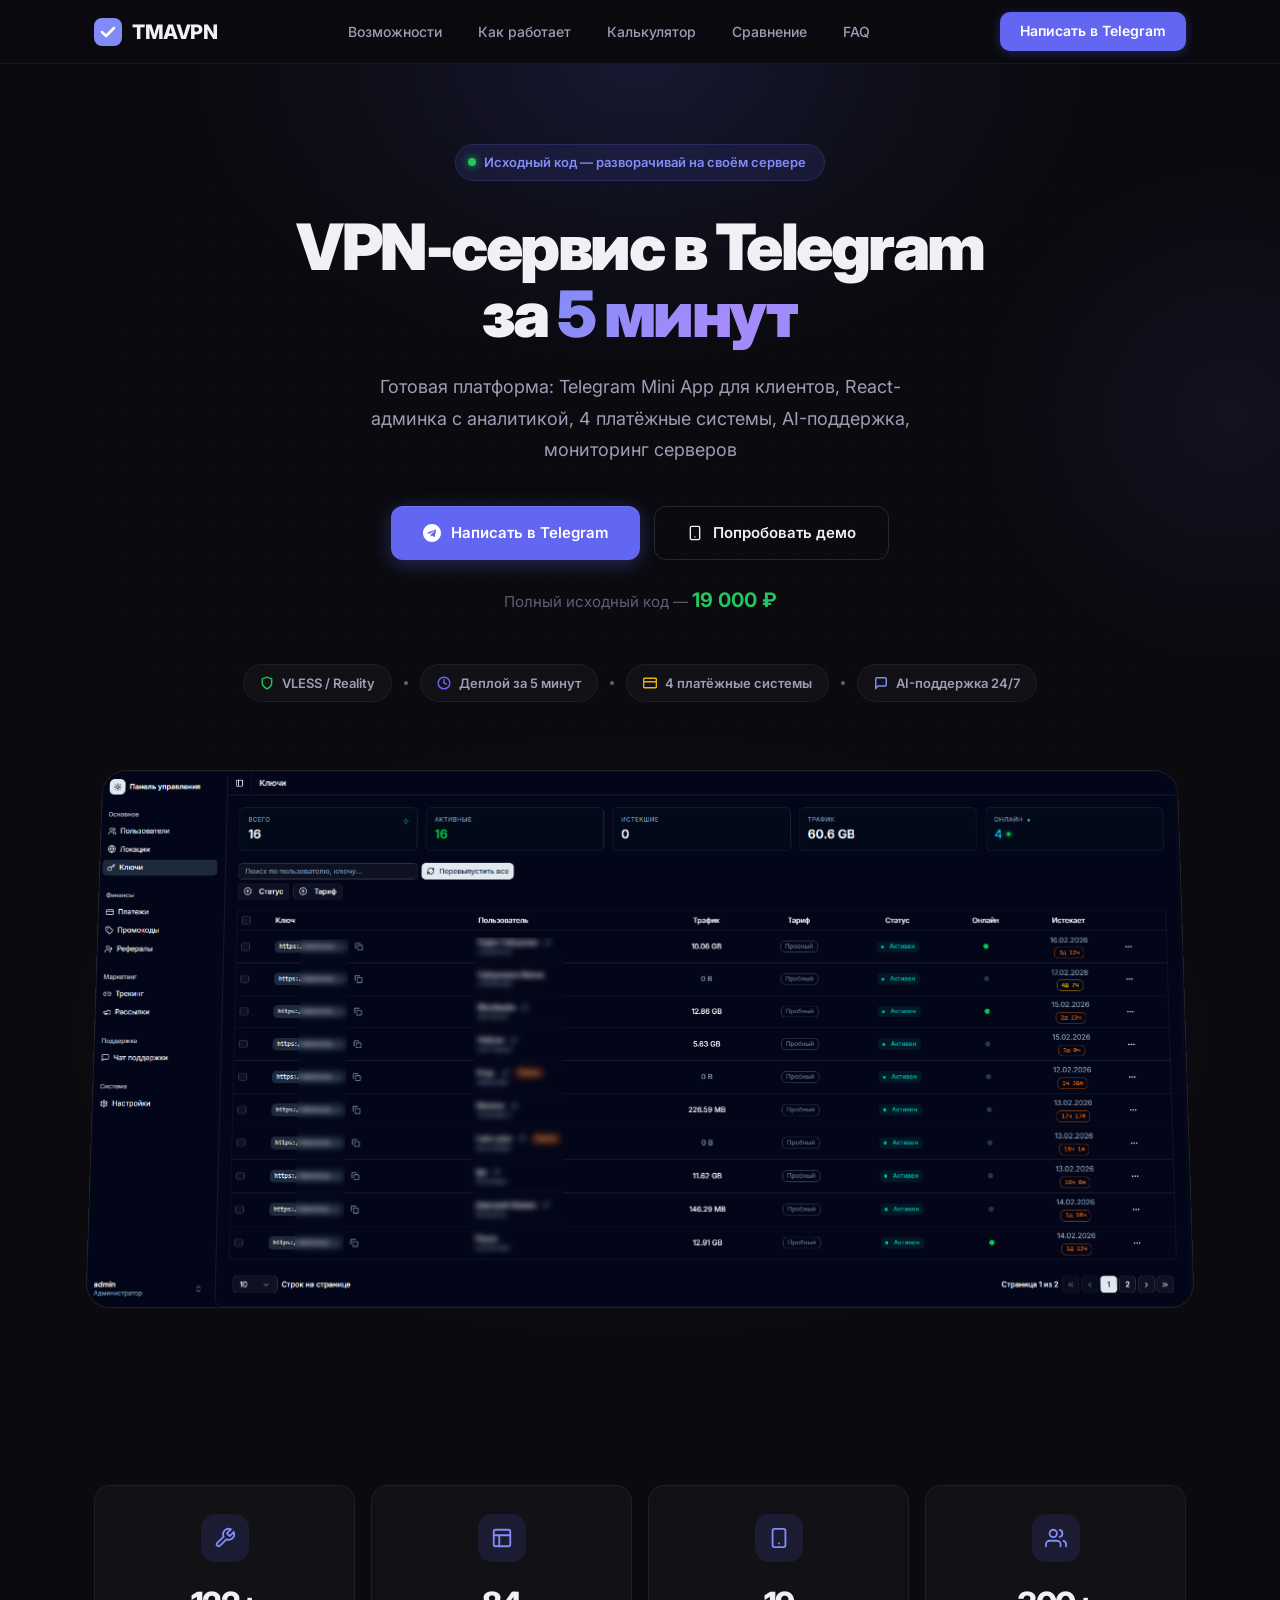
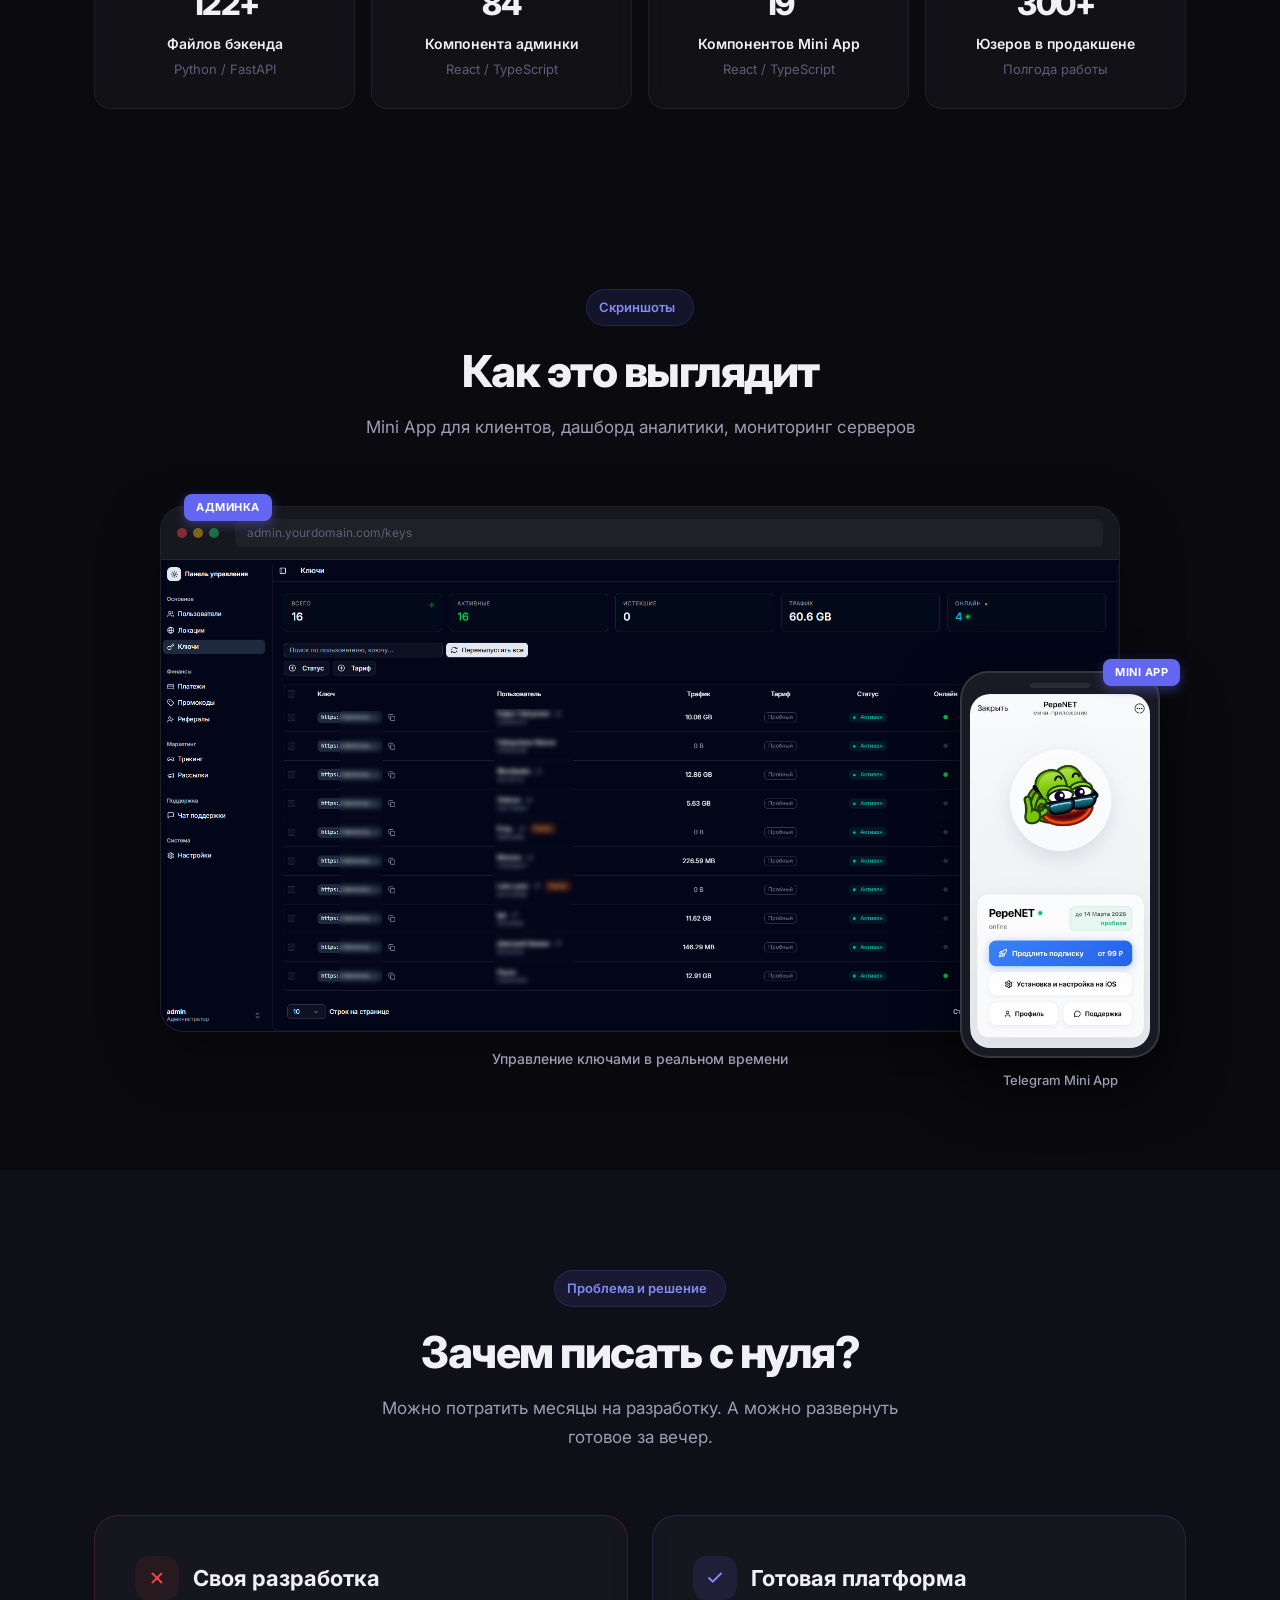
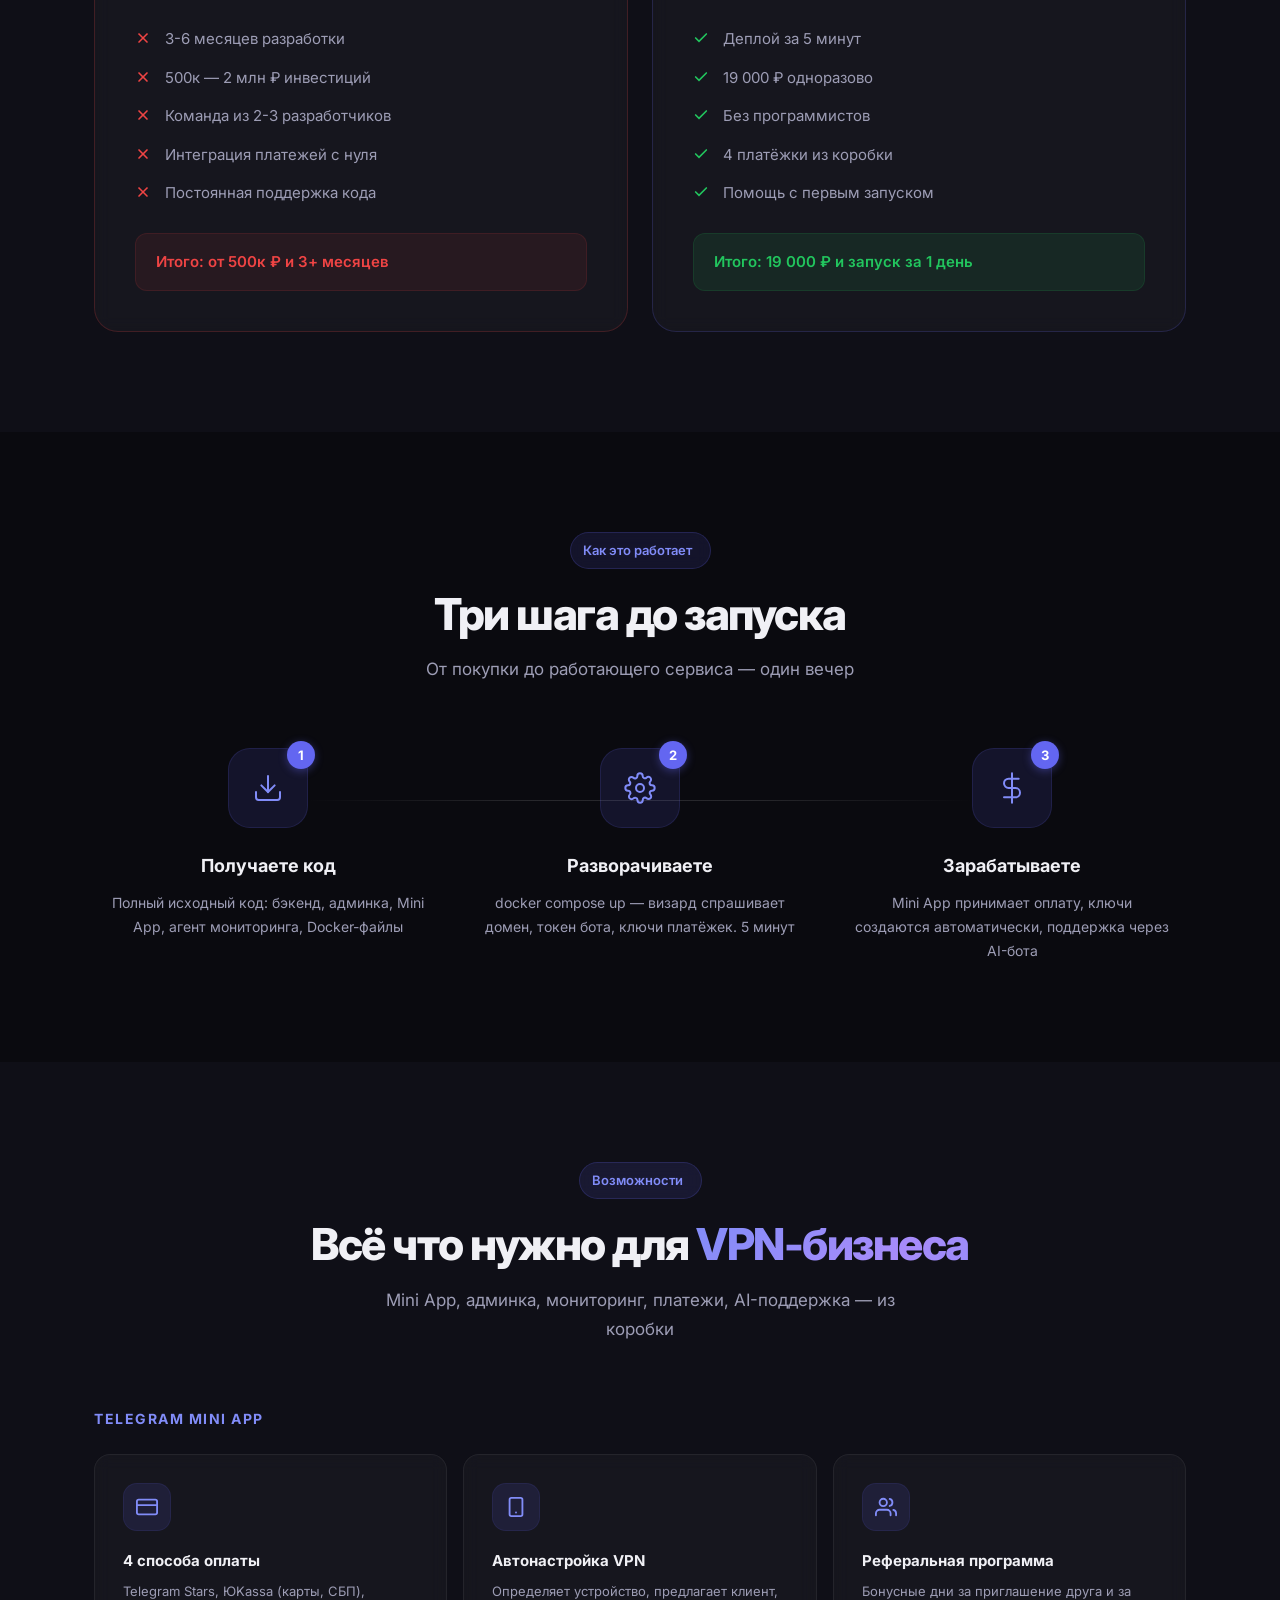
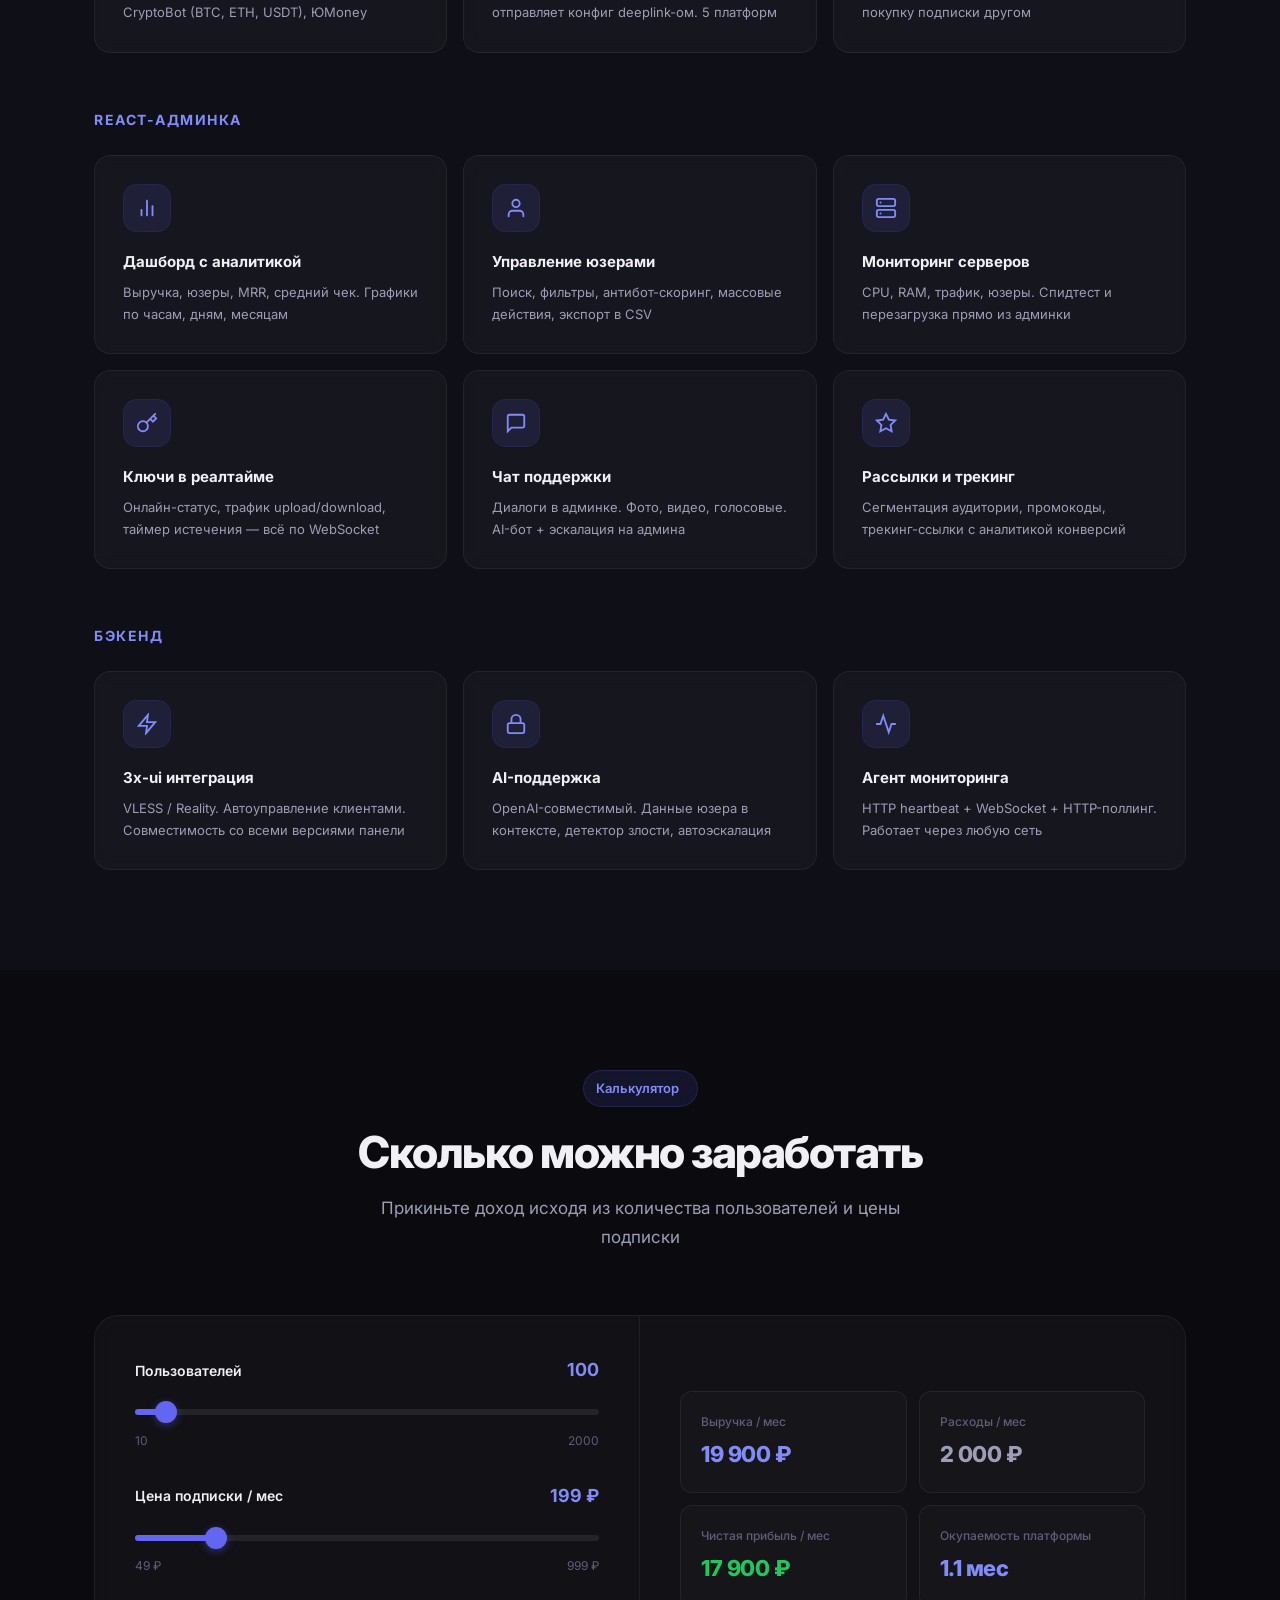
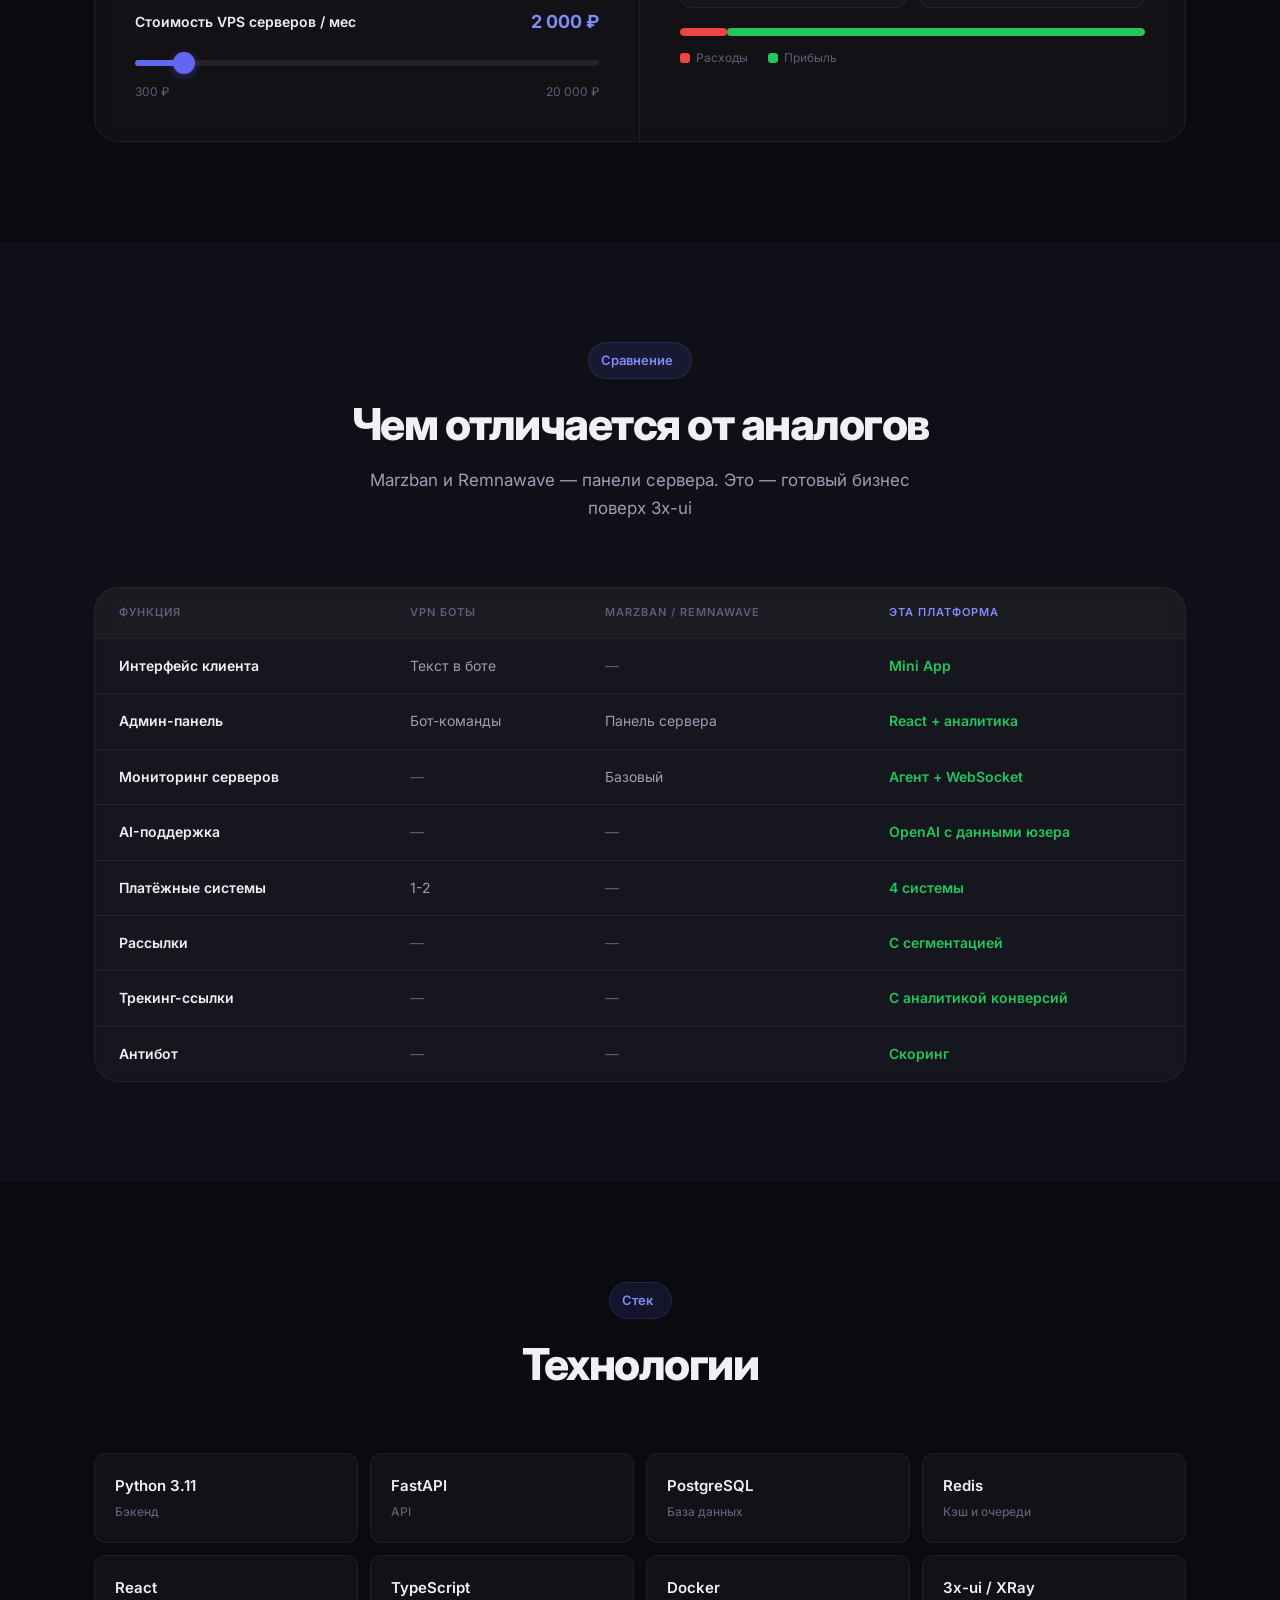
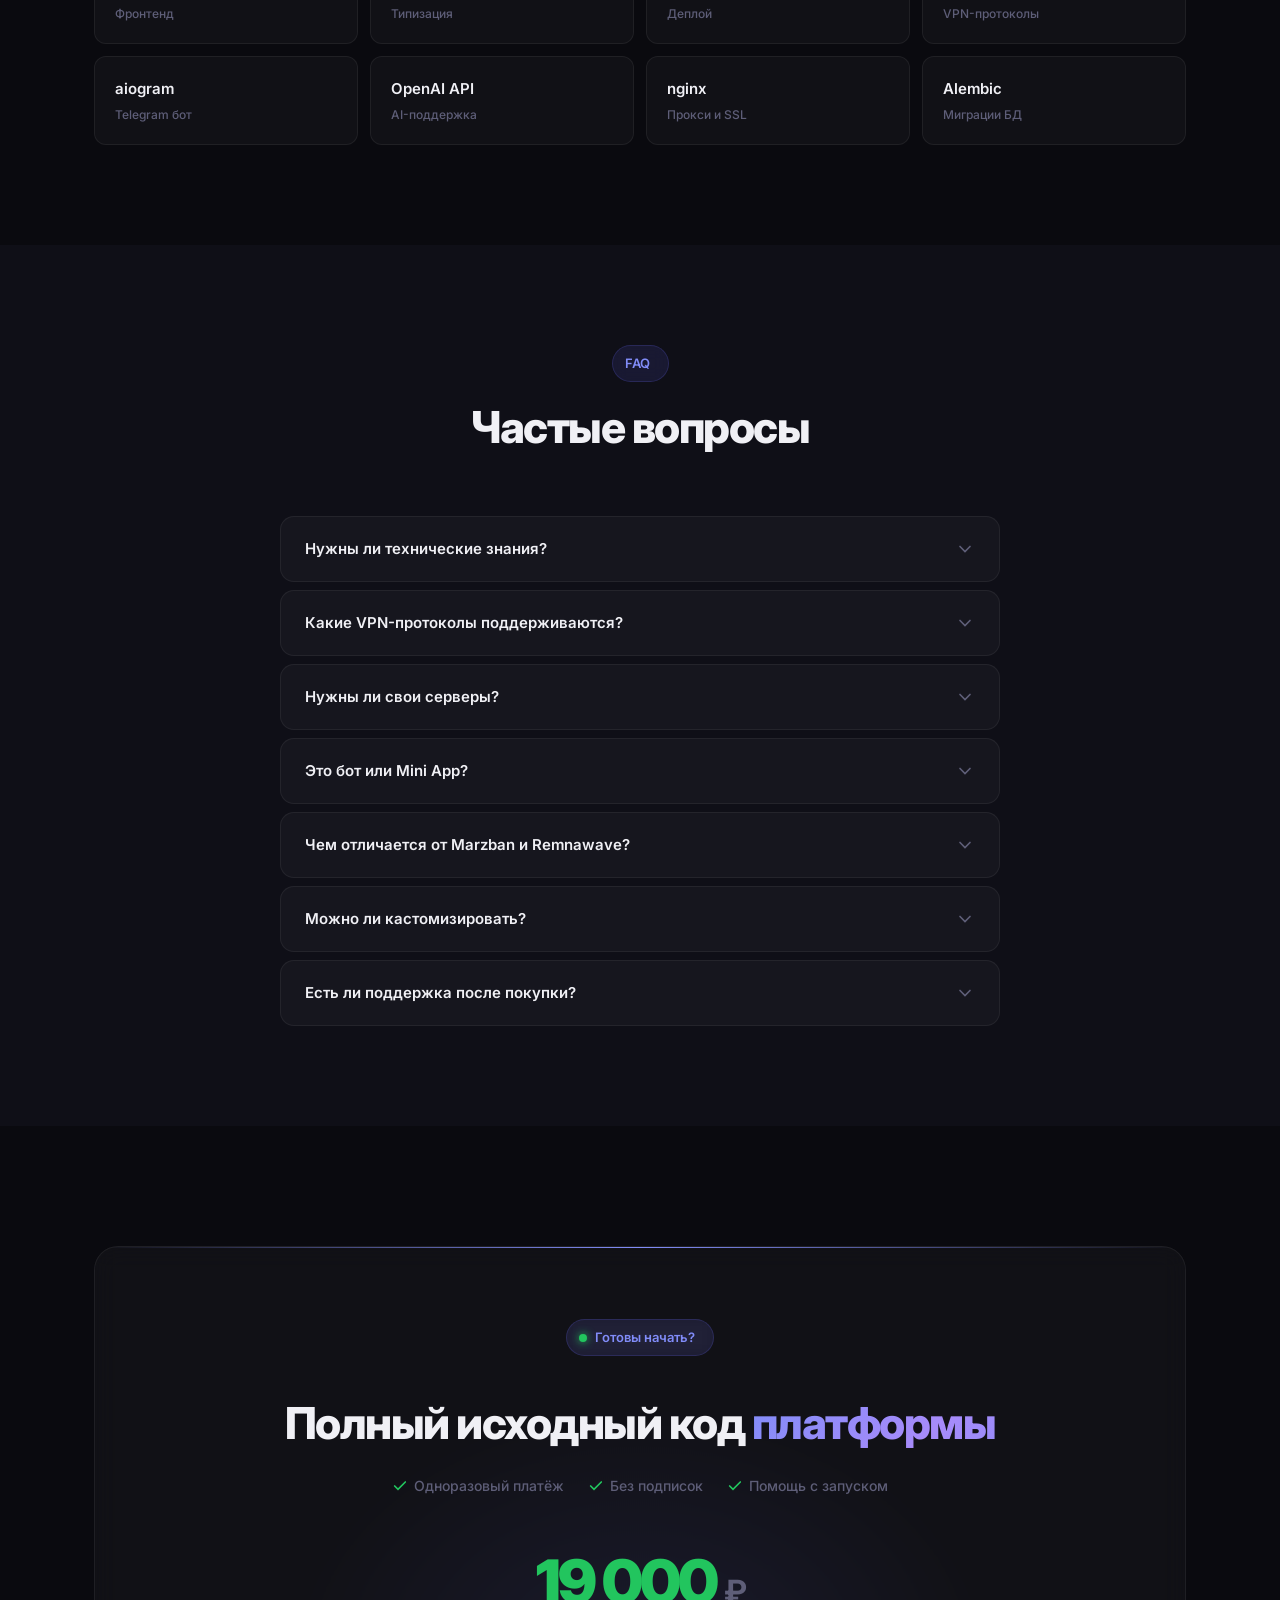
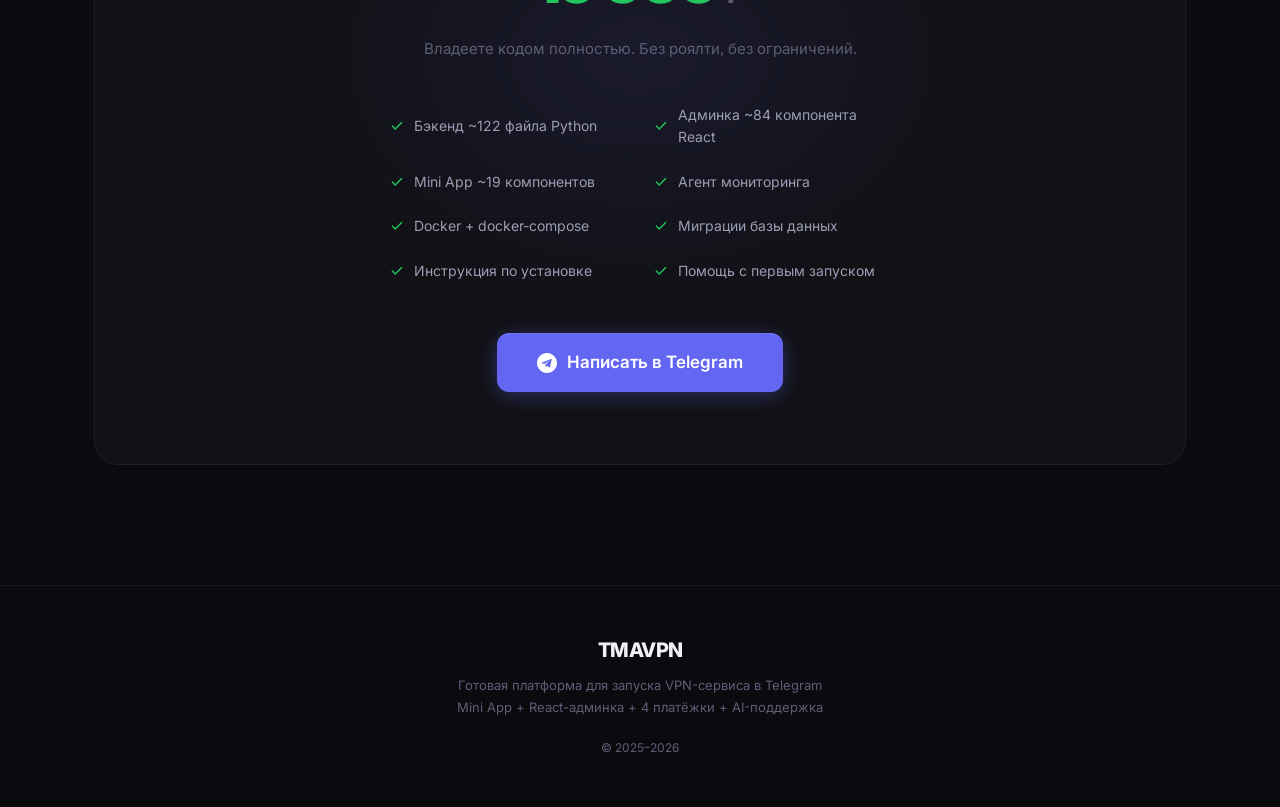
==== commit 4077d29d: "Add demo bot link @pepenetbot" ====
--- a/docs/index.html
+++ b/docs/index.html
@@ -1577,9 +1577,9 @@
                     <svg width="18" height="18" viewBox="0 0 24 24" fill="currentColor"><path d="M12 0C5.37 0 0 5.37 0 12s5.37 12 12 12 12-5.37 12-12S18.63 0 12 0zm5.53 8.16l-1.82 8.56c-.14.63-.5.78-.99.49l-2.76-2.04-1.33 1.28c-.15.15-.27.27-.56.27l.2-2.82 5.11-4.62c.22-.2-.05-.31-.34-.12l-6.32 3.98-2.72-.85c-.59-.18-.6-.59.12-.88l10.63-4.1c.5-.18.93.12.78.85z"/></svg>
                     Написать в Telegram
                 </a>
-                <a href="#features" class="btn-secondary">
-                    <svg width="16" height="16" viewBox="0 0 24 24" fill="none" stroke="currentColor" stroke-width="2" stroke-linecap="round" stroke-linejoin="round"><circle cx="12" cy="12" r="10"/><polygon points="10 8 16 12 10 16 10 8"/></svg>
-                    Смотреть возможности
+                <a href="https://t.me/pepenetbot" class="btn-secondary" target="_blank">
+                    <svg width="16" height="16" viewBox="0 0 24 24" fill="none" stroke="currentColor" stroke-width="2" stroke-linecap="round" stroke-linejoin="round"><rect x="5" y="2" width="14" height="20" rx="2"/><line x1="12" y1="18" x2="12.01" y2="18"/></svg>
+                    Попробовать демо
                 </a>
             </div>
             <p class="hero-price">Полный исходный код — <strong>19 000 ₽</strong></p>
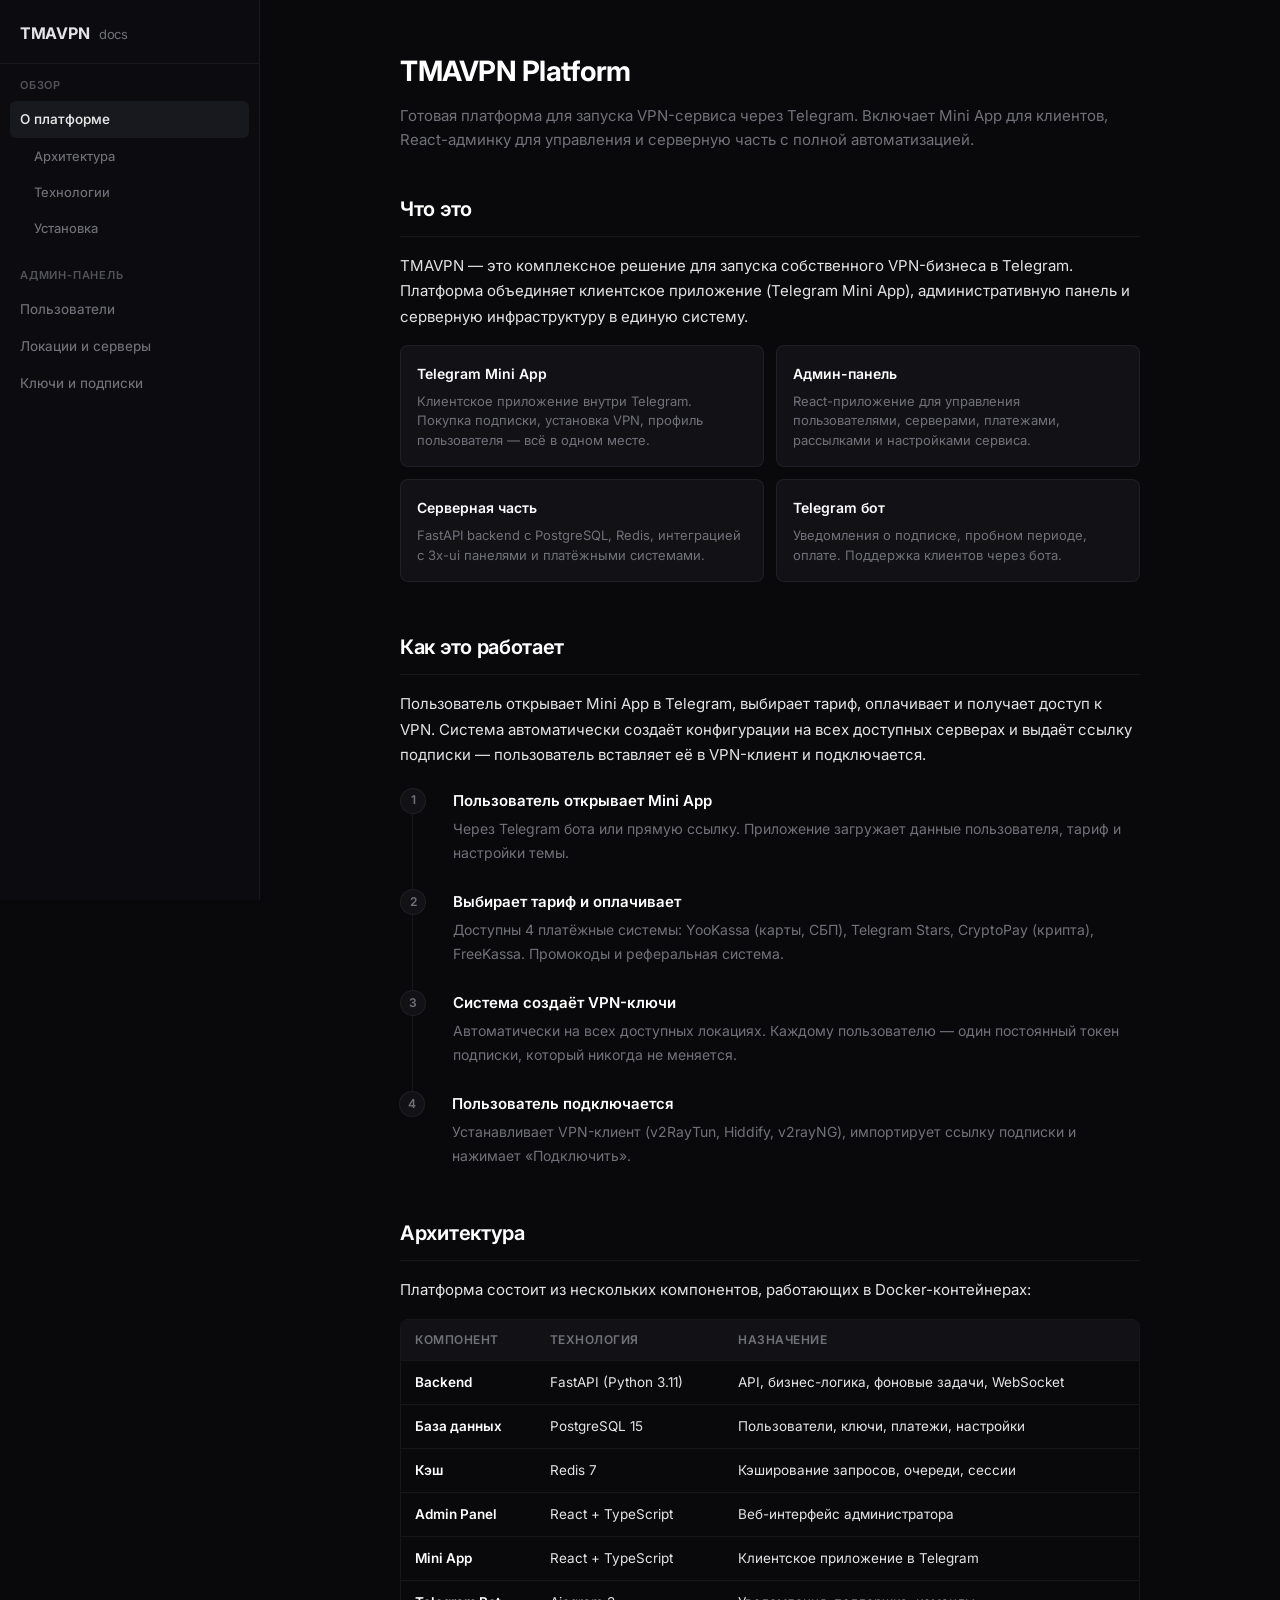
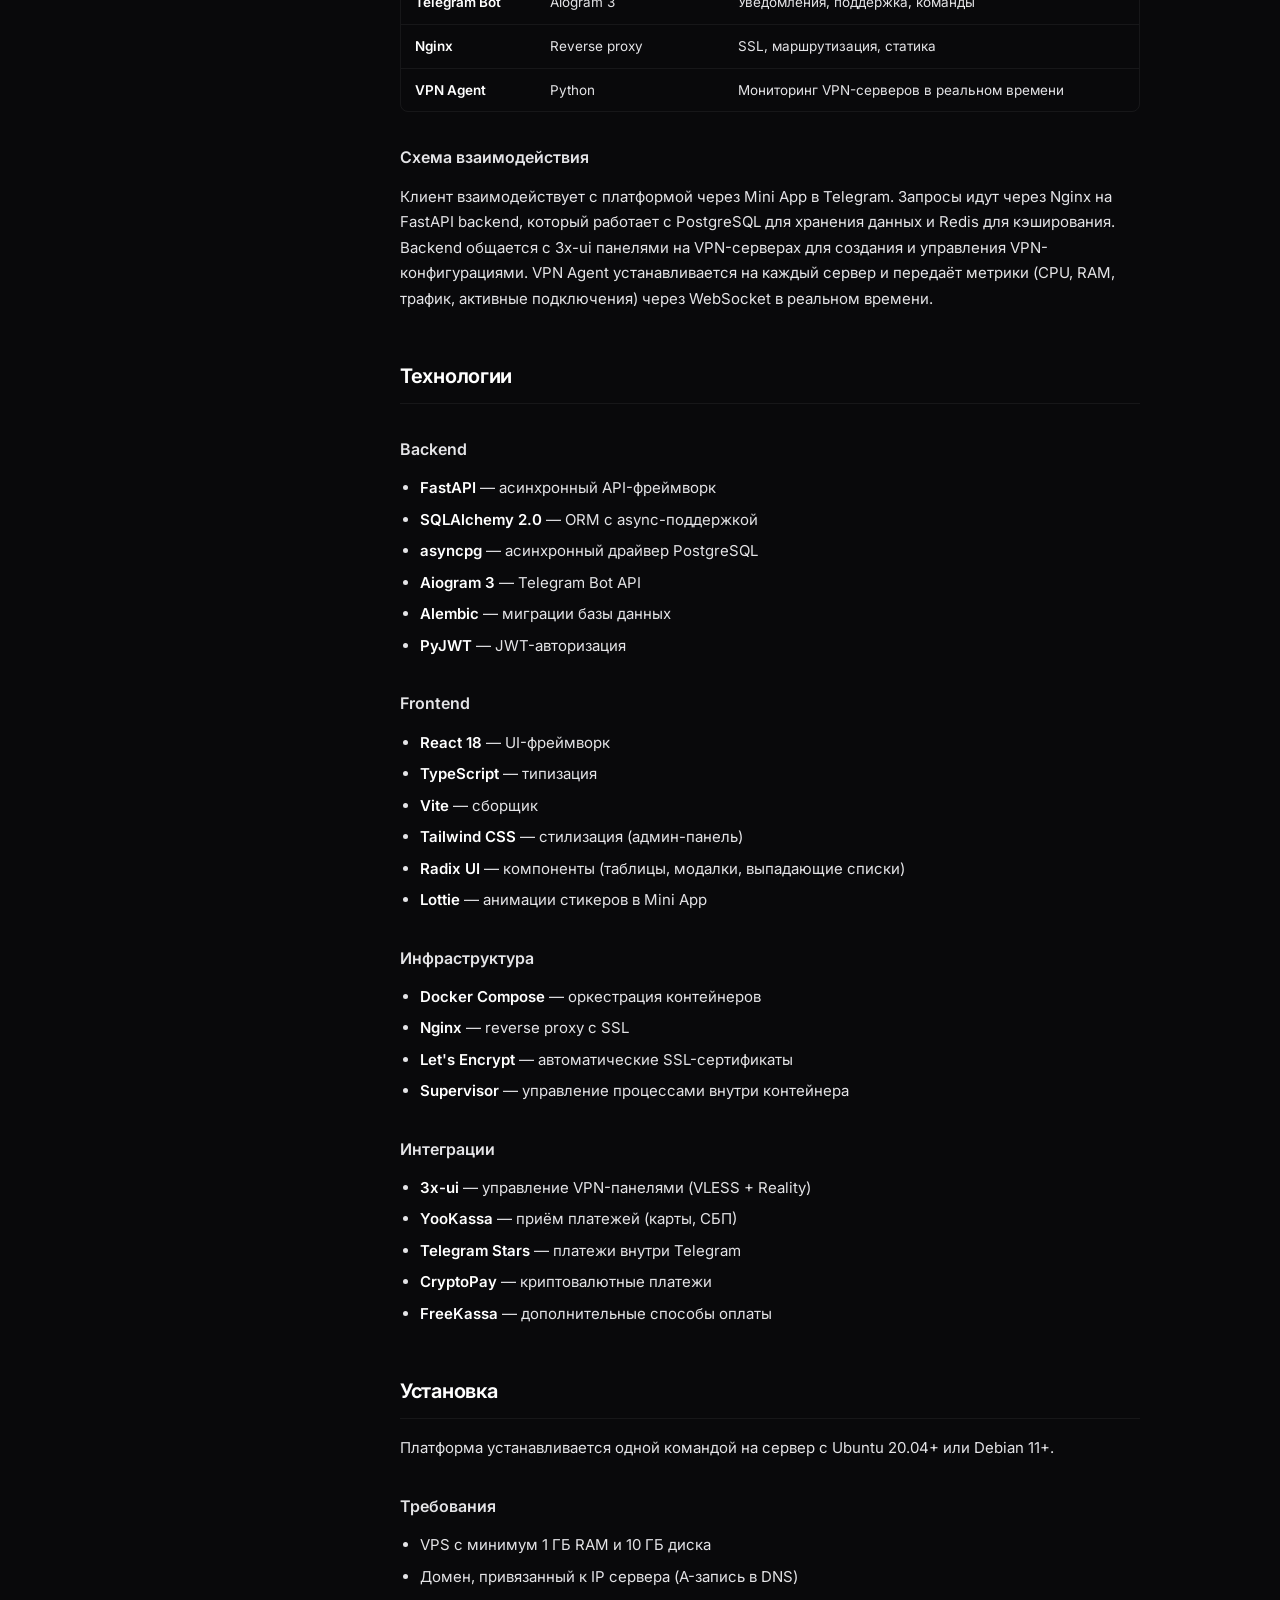
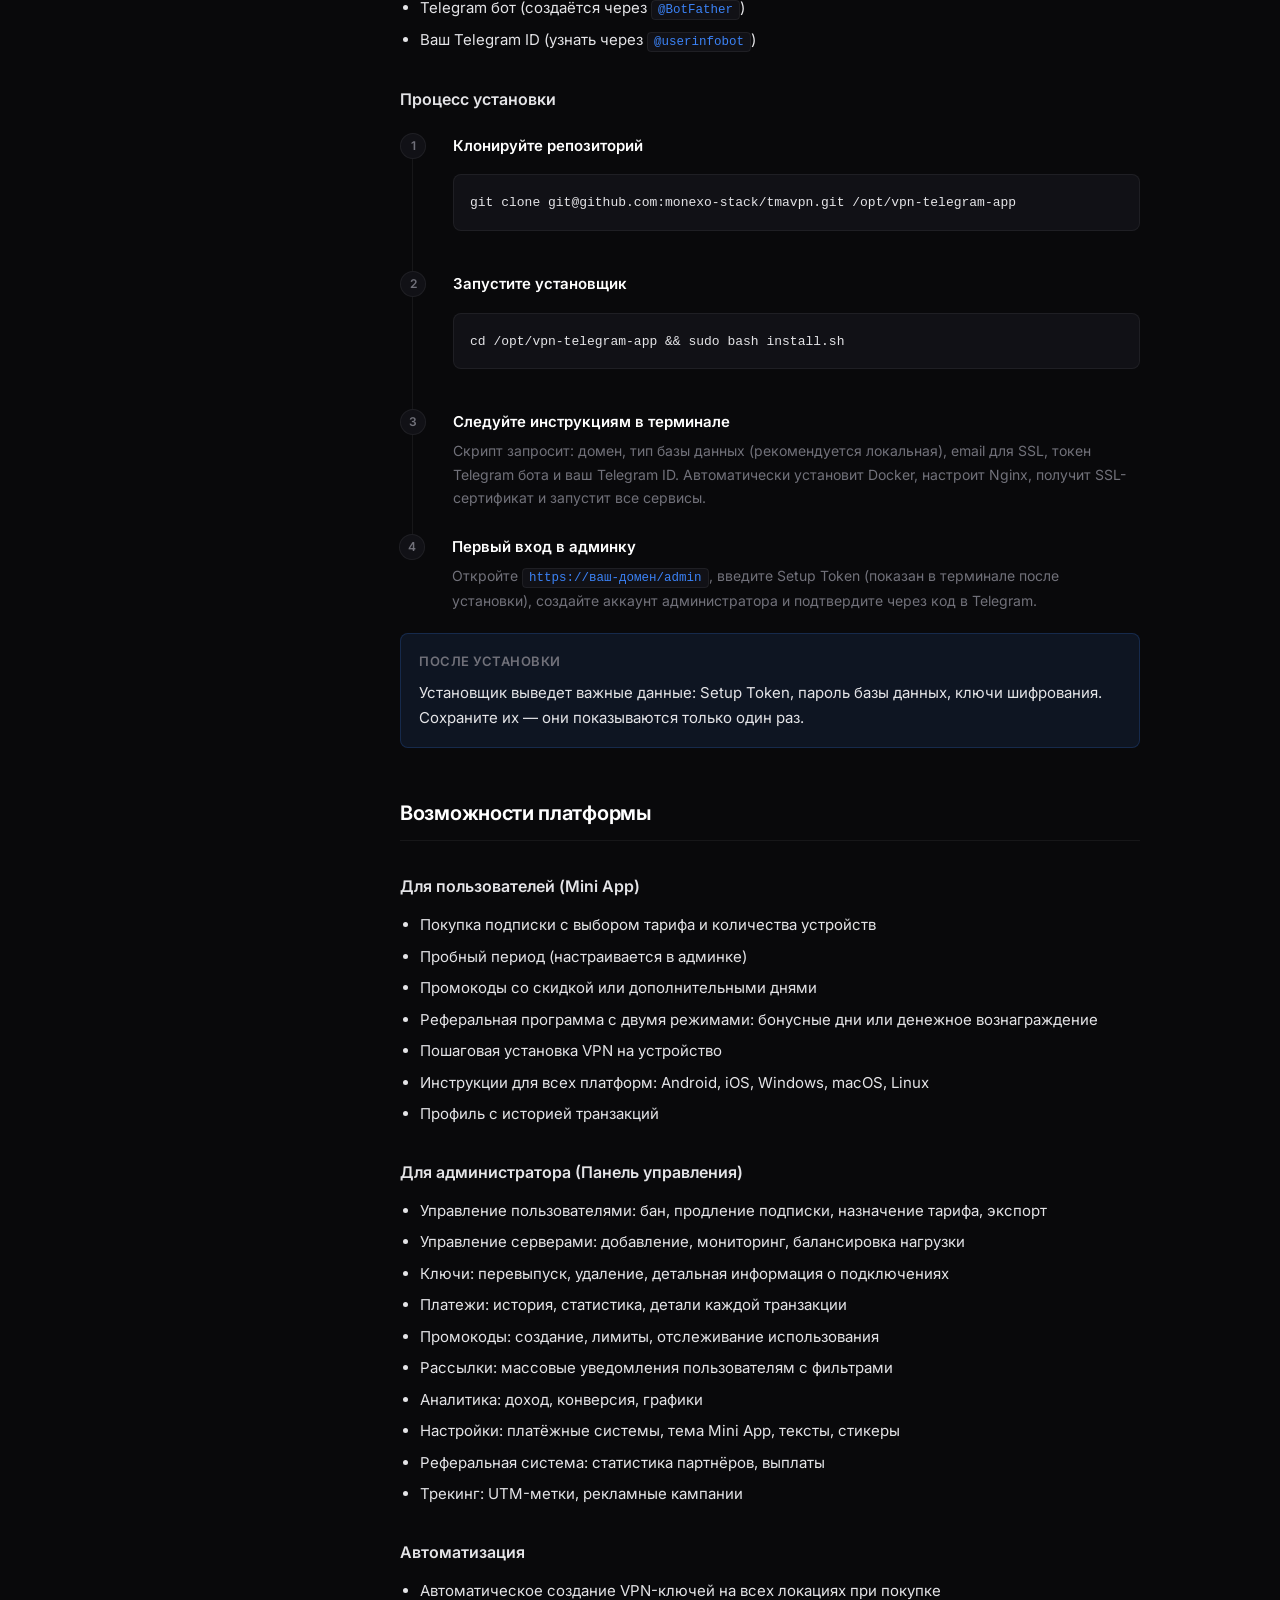
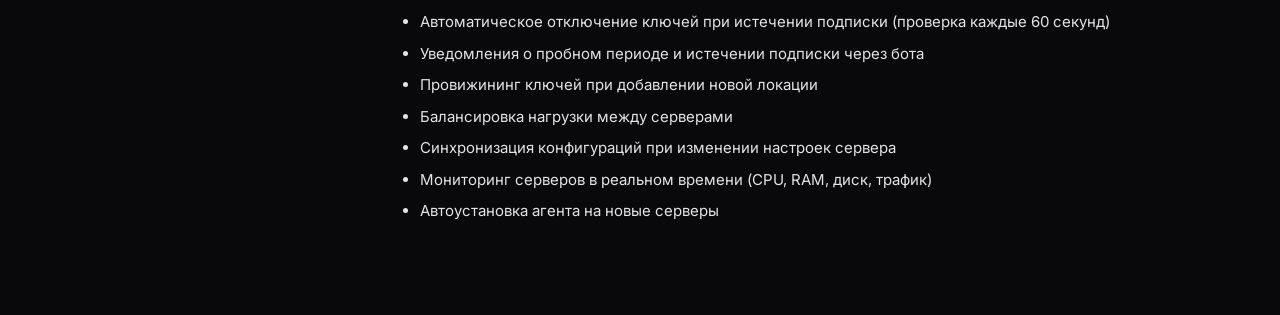
==== commit fa4046ae: "docs: replace landing page with full platform documentation - Platform overview, architecture, tech " ====
--- a/docs/index.html
+++ b/docs/index.html
@@ -1,2357 +1,235 @@
 <!DOCTYPE html>
 <html lang="ru">
 <head>
-    <meta charset="UTF-8">
-    <meta name="viewport" content="width=device-width, initial-scale=1.0">
-    <title>VPN бот Telegram — Mini App + админка + 4 платёжки | Готовая платформа</title>
-    <meta name="description" content="Готовая платформа для запуска VPN-сервиса в Telegram. Mini App для клиентов, React-админка с аналитикой, интеграция с 3x-ui, 4 платёжные системы, AI-поддержка. Исходный код.">
-    <meta name="keywords" content="vpn бот telegram, vpn mini app, vpn админка, готовый vpn сервис, vpn бот купить, vpn бот исходный код, vpn бот 3x-ui, vless бот telegram, vpn telegram stars, marzban альтернатива, remnawave альтернатива, запустить vpn сервис">
-    <meta property="og:title" content="VPN бот Telegram — готовая платформа с Mini App и админкой">
-    <meta property="og:description" content="Исходный код платформы для запуска VPN-сервиса в Telegram. Mini App + React-админка + 4 платёжки + AI-поддержка + мониторинг серверов.">
-    <meta property="og:type" content="website">
-    <meta property="og:image" content="img/og-preview.png">
-    <link rel="preconnect" href="https://fonts.googleapis.com">
-    <link rel="preconnect" href="https://fonts.gstatic.com" crossorigin>
-    <link href="https://fonts.googleapis.com/css2?family=Inter:wght@400;500;600;700;800;900&display=swap" rel="stylesheet">
-    <script type="application/ld+json">
-    [{
-        "@context":"https://schema.org",
-        "@type":"SoftwareApplication",
-        "name":"TMAVPN Platform",
-        "applicationCategory":"BusinessApplication",
-        "operatingSystem":"Web, Telegram",
-        "description":"Готовая платформа для запуска VPN-сервиса через Telegram Mini App",
-        "offers":{"@type":"Offer","priceCurrency":"RUB","price":"19000"}
-    },{
-        "@context":"https://schema.org",
-        "@type":"FAQPage",
-        "mainEntity":[
-            {"@type":"Question","name":"Нужны ли технические знания?","acceptedAnswer":{"@type":"Answer","text":"Базовые: что такое VPS, домен, Docker. Установка через визард за 5 минут."}},
-            {"@type":"Question","name":"Какие VPN-протоколы поддерживаются?","acceptedAnswer":{"@type":"Answer","text":"VLESS, Reality, XTLS — всё что поддерживает 3x-ui."}},
-            {"@type":"Question","name":"Нужны ли свои серверы?","acceptedAnswer":{"@type":"Answer","text":"Да, нужен VPS от 300₽/мес для основного сервера и VPS в нужных странах для VPN."}}
-        ]
-    }]
-    </script>
-    <style>
-        /* ═══════════════════════════════════════════
-           RESET & VARIABLES
-        ═══════════════════════════════════════════ */
-        *, *::before, *::after { margin: 0; padding: 0; box-sizing: border-box; }
-
-        :root {
-            --bg: #0a0a0f;
-            --bg-alt: #0f0f17;
-            --surface: rgba(255,255,255,0.03);
-            --surface-solid: #12121a;
-            --surface-hover: rgba(255,255,255,0.06);
-            --border: rgba(255,255,255,0.06);
-            --border-hover: rgba(255,255,255,0.12);
-            --border-active: rgba(255,255,255,0.18);
-            --text: #f0f0f5;
-            --text-secondary: #9d9db5;
-            --text-muted: #5e5e78;
-            --primary: #6366f1;
-            --primary-light: #818cf8;
-            --primary-dark: #4f46e5;
-            --primary-glow: rgba(99,102,241,0.12);
-            --primary-glow-strong: rgba(99,102,241,0.25);
-            --green: #22c55e;
-            --green-glow: rgba(34,197,94,0.1);
-            --red: #ef4444;
-            --red-glow: rgba(239,68,68,0.08);
-            --yellow: #eab308;
-            --radius: 16px;
-            --radius-sm: 12px;
-            --radius-lg: 24px;
-        }
-
-        html { scroll-behavior: smooth; }
-
-        body {
-            font-family: 'Inter', -apple-system, BlinkMacSystemFont, sans-serif;
-            background: var(--bg);
-            color: var(--text);
-            line-height: 1.6;
-            -webkit-font-smoothing: antialiased;
-            -moz-osx-font-smoothing: grayscale;
-            overflow-x: hidden;
-        }
-
-        .container {
-            max-width: 1140px;
-            margin: 0 auto;
-            padding: 0 24px;
-        }
-
-        img { max-width: 100%; height: auto; display: block; }
-
-        /* ═══════════════════════════════════════════
-           NAVBAR
-        ═══════════════════════════════════════════ */
-        .nav {
-            position: sticky;
-            top: 0;
-            z-index: 100;
-            background: rgba(10,10,15,0.7);
-            backdrop-filter: blur(24px) saturate(1.4);
-            -webkit-backdrop-filter: blur(24px) saturate(1.4);
-            border-bottom: 1px solid var(--border);
-            height: 64px;
-        }
-
-        .nav .container {
-            display: flex;
-            align-items: center;
-            justify-content: space-between;
-            height: 100%;
-        }
-
-        .nav-brand {
-            font-size: 20px;
-            font-weight: 800;
-            letter-spacing: -0.5px;
-            color: var(--text);
-            text-decoration: none;
-            display: flex;
-            align-items: center;
-            gap: 10px;
-        }
-
-        .nav-brand svg { flex-shrink: 0; }
-
-        .nav-links {
-            display: flex;
-            gap: 8px;
-            list-style: none;
-        }
-
-        .nav-links a {
-            color: var(--text-secondary);
-            text-decoration: none;
-            font-size: 14px;
-            font-weight: 500;
-            padding: 8px 14px;
-            border-radius: 10px;
-            transition: all 0.2s;
-        }
-
-        .nav-links a:hover { color: var(--text); background: var(--surface-hover); }
-
-        .nav-right { display: flex; align-items: center; gap: 12px; }
-
-        .nav-cta {
-            padding: 8px 20px;
-            background: var(--primary);
-            color: #fff;
-            border-radius: 10px;
-            text-decoration: none;
-            font-size: 14px;
-            font-weight: 600;
-            transition: all 0.25s;
-            box-shadow: 0 2px 12px rgba(99,102,241,0.3);
-        }
-
-        .nav-cta:hover { background: var(--primary-dark); transform: translateY(-1px); box-shadow: 0 4px 20px rgba(99,102,241,0.4); }
-
-        /* Burger */
-        .nav-burger {
-            display: none;
-            width: 40px;
-            height: 40px;
-            border-radius: 10px;
-            border: 1px solid var(--border);
-            background: transparent;
-            cursor: pointer;
-            flex-direction: column;
-            align-items: center;
-            justify-content: center;
-            gap: 5px;
-        }
-
-        .nav-burger span {
-            display: block;
-            width: 18px;
-            height: 2px;
-            background: var(--text-secondary);
-            border-radius: 2px;
-            transition: all 0.3s;
-        }
-
-        .nav-burger.active span:nth-child(1) { transform: rotate(45deg) translate(2.5px, 2.5px); }
-        .nav-burger.active span:nth-child(2) { opacity: 0; }
-        .nav-burger.active span:nth-child(3) { transform: rotate(-45deg) translate(2.5px, -2.5px); }
-
-        /* Mobile menu */
-        .nav-mobile {
-            display: none;
-            position: fixed;
-            top: 64px;
-            left: 0;
-            right: 0;
-            bottom: 0;
-            background: rgba(10,10,15,0.95);
-            backdrop-filter: blur(24px);
-            -webkit-backdrop-filter: blur(24px);
-            z-index: 99;
-            padding: 24px;
-        }
-
-        .nav-mobile.open { display: flex; flex-direction: column; gap: 8px; }
-
-        .nav-mobile a {
-            display: block;
-            padding: 14px 20px;
-            color: var(--text-secondary);
-            text-decoration: none;
-            font-size: 16px;
-            font-weight: 500;
-            border-radius: 12px;
-            transition: all 0.2s;
-        }
-
-        .nav-mobile a:hover { color: var(--text); background: var(--surface-hover); }
-
-        .nav-mobile .nav-cta {
-            display: block;
-            text-align: center;
-            margin-top: 16px;
-            padding: 14px;
-            font-size: 16px;
-        }
-
-        @media (max-width: 768px) {
-            .nav-links { display: none; }
-            .nav-burger { display: flex; }
-            .nav-right .nav-cta { display: none; }
-        }
-
-        /* ═══════════════════════════════════════════
-           DOT PATTERN
-        ═══════════════════════════════════════════ */
-        .dot-bg {
-            position: absolute;
-            inset: 0;
-            background-image: radial-gradient(circle, rgba(255,255,255,0.04) 1px, transparent 1px);
-            background-size: 28px 28px;
-            mask-image: radial-gradient(ellipse 60% 50% at 50% 30%, black 20%, transparent 80%);
-            -webkit-mask-image: radial-gradient(ellipse 60% 50% at 50% 30%, black 20%, transparent 80%);
-            pointer-events: none;
-        }
-
-        /* ═══════════════════════════════════════════
-           HERO
-        ═══════════════════════════════════════════ */
-        .hero {
-            position: relative;
-            padding: 80px 0 100px;
-            text-align: center;
-            overflow: hidden;
-        }
-
-        .hero-glow {
-            position: absolute;
-            top: -300px;
-            left: 50%;
-            transform: translateX(-50%);
-            width: 900px;
-            height: 600px;
-            background: radial-gradient(ellipse, rgba(99,102,241,0.15) 0%, rgba(99,102,241,0.05) 40%, transparent 70%);
-            pointer-events: none;
-        }
-
-        .hero-glow-2 {
-            position: absolute;
-            top: 100px;
-            right: -200px;
-            width: 500px;
-            height: 500px;
-            background: radial-gradient(circle, rgba(139,92,246,0.08), transparent 70%);
-            pointer-events: none;
-        }
-
-        .hero .container { position: relative; z-index: 2; }
-
-        .badge {
-            display: inline-flex;
-            align-items: center;
-            gap: 8px;
-            padding: 7px 18px 7px 12px;
-            background: var(--primary-glow);
-            border: 1px solid rgba(99,102,241,0.2);
-            border-radius: 100px;
-            font-size: 13px;
-            font-weight: 600;
-            color: var(--primary-light);
-            margin-bottom: 32px;
-            backdrop-filter: blur(8px);
-        }
-
-        .badge-dot {
-            width: 8px;
-            height: 8px;
-            border-radius: 50%;
-            background: var(--green);
-            box-shadow: 0 0 8px var(--green);
-            animation: pulse-dot 2s ease-in-out infinite;
-        }
-
-        @keyframes pulse-dot {
-            0%, 100% { opacity: 1; }
-            50% { opacity: 0.5; }
-        }
-
-        .hero h1 {
-            font-size: clamp(38px, 6vw, 64px);
-            font-weight: 900;
-            line-height: 1.05;
-            letter-spacing: -2.5px;
-            margin-bottom: 24px;
-        }
-
-        .gradient-text {
-            background: linear-gradient(135deg, #818cf8 0%, #a78bfa 40%, #818cf8 80%);
-            background-size: 200% auto;
-            -webkit-background-clip: text;
-            -webkit-text-fill-color: transparent;
-            background-clip: text;
-            animation: gradient-shift 6s ease-in-out infinite;
-        }
-
-        @keyframes gradient-shift {
-            0%, 100% { background-position: 0% center; }
-            50% { background-position: 100% center; }
-        }
-
-        .hero-sub {
-            font-size: 18px;
-            color: var(--text-secondary);
-            max-width: 580px;
-            margin: 0 auto 40px;
-            line-height: 1.75;
-        }
-
-        .hero-buttons {
-            display: flex;
-            gap: 14px;
-            justify-content: center;
-            flex-wrap: wrap;
-            margin-bottom: 24px;
-        }
-
-        .btn-primary {
-            display: inline-flex;
-            align-items: center;
-            gap: 10px;
-            padding: 14px 32px;
-            background: var(--primary);
-            color: #fff;
-            text-decoration: none;
-            border-radius: var(--radius-sm);
-            font-size: 15px;
-            font-weight: 600;
-            transition: all 0.25s;
-            border: none;
-            cursor: pointer;
-            box-shadow: 0 4px 20px rgba(99,102,241,0.35), inset 0 1px 0 rgba(255,255,255,0.1);
-        }
-
-        .btn-primary:hover {
-            background: var(--primary-dark);
-            transform: translateY(-2px);
-            box-shadow: 0 8px 30px rgba(99,102,241,0.45), inset 0 1px 0 rgba(255,255,255,0.1);
-        }
-
-        .btn-secondary {
-            display: inline-flex;
-            align-items: center;
-            gap: 10px;
-            padding: 14px 32px;
-            background: transparent;
-            color: var(--text);
-            text-decoration: none;
-            border-radius: var(--radius-sm);
-            font-size: 15px;
-            font-weight: 600;
-            border: 1px solid var(--border-hover);
-            transition: all 0.25s;
-        }
-
-        .btn-secondary:hover { border-color: var(--border-active); background: var(--surface-hover); transform: translateY(-1px); }
-
-        .hero-price {
-            font-size: 15px;
-            color: var(--text-muted);
-        }
-
-        .hero-price strong {
-            color: var(--green);
-            font-size: 20px;
-            font-weight: 700;
-        }
-
-        /* Trust badges */
-        .trust-row {
-            display: flex;
-            justify-content: center;
-            align-items: center;
-            gap: 12px;
-            margin-top: 48px;
-            flex-wrap: wrap;
-        }
-
-        .trust-badge {
-            display: flex;
-            align-items: center;
-            gap: 8px;
-            padding: 8px 16px;
-            background: var(--surface);
-            border: 1px solid var(--border);
-            border-radius: 100px;
-            font-size: 13px;
-            font-weight: 600;
-            color: var(--text-secondary);
-            backdrop-filter: blur(8px);
-        }
-
-        .trust-badge svg { flex-shrink: 0; }
-
-        .trust-sep {
-            width: 4px;
-            height: 4px;
-            border-radius: 50%;
-            background: var(--text-muted);
-        }
-
-        @media (max-width: 640px) {
-            .trust-sep { display: none; }
-        }
-
-        /* ═══════════════════════════════════════════
-           HERO SCREENSHOTS (3D effect)
-        ═══════════════════════════════════════════ */
-        .hero-showcase {
-            margin-top: 64px;
-            position: relative;
-        }
-
-        .hero-showcase-glow {
-            position: absolute;
-            inset: -40px;
-            background: radial-gradient(ellipse at center, rgba(99,102,241,0.08) 0%, transparent 70%);
-            border-radius: 40px;
-            pointer-events: none;
-            z-index: 0;
-        }
-
-        .img3d-wrap {
-            position: relative;
-            perspective: 1200px;
-            z-index: 1;
-        }
-
-        .img3d-card {
-            position: relative;
-            border-radius: var(--radius-lg);
-            overflow: hidden;
-            border: 1px solid var(--border);
-            transition: transform 0.7s cubic-bezier(0.16, 1, 0.3, 1), box-shadow 0.7s;
-            transform: perspective(1200px) rotateX(2deg) rotateY(0deg);
-            background: var(--surface-solid);
-        }
-
-        .img3d-wrap:hover .img3d-card {
-            transform: perspective(1200px) rotateX(3deg) rotateY(-4deg) translateZ(8px);
-            box-shadow: 0 40px 80px rgba(0,0,0,0.5), 0 0 60px rgba(99,102,241,0.08);
-        }
-
-        .img3d-card img {
-            width: 100%;
-            transition: transform 0.7s cubic-bezier(0.16, 1, 0.3, 1);
-        }
-
-        .img3d-wrap:hover .img3d-card img { transform: scale(1.03); }
-
-        /* Shimmer effect */
-        .img3d-shimmer {
-            position: absolute;
-            inset: 0;
-            background: linear-gradient(105deg, transparent 40%, rgba(255,255,255,0.04) 45%, rgba(255,255,255,0.08) 50%, rgba(255,255,255,0.04) 55%, transparent 60%);
-            transform: translateX(-100%) skewX(-12deg);
-            transition: transform 1s;
-            pointer-events: none;
-            z-index: 2;
-        }
-
-        .img3d-wrap:hover .img3d-shimmer { transform: translateX(100%) skewX(-12deg); }
-
-        /* Screenshot placeholder */
-        .screenshot-ph {
-            width: 100%;
-            aspect-ratio: 16/9;
-            background: linear-gradient(135deg, var(--surface-solid) 0%, rgba(99,102,241,0.03) 50%, var(--surface-solid) 100%);
-            display: flex;
-            flex-direction: column;
-            align-items: center;
-            justify-content: center;
-            gap: 12px;
-            color: var(--text-muted);
-            font-size: 14px;
-        }
-
-        .screenshot-ph svg { opacity: 0.3; }
-
-        /* ═══════════════════════════════════════════
-           STATS
-        ═══════════════════════════════════════════ */
-        .stats {
-            padding: 80px 0;
-            position: relative;
-        }
-
-        .stats-grid {
-            display: grid;
-            grid-template-columns: repeat(4, 1fr);
-            gap: 16px;
-        }
-
-        .stat-card {
-            background: var(--surface);
-            border: 1px solid var(--border);
-            border-radius: var(--radius);
-            padding: 28px 24px;
-            text-align: center;
-            transition: all 0.4s cubic-bezier(0.16, 1, 0.3, 1);
-            backdrop-filter: blur(8px);
-            position: relative;
-            overflow: hidden;
-        }
-
-        .stat-card::before {
-            content: '';
-            position: absolute;
-            inset: -1px;
-            border-radius: inherit;
-            padding: 1px;
-            background: linear-gradient(135deg, rgba(99,102,241,0.4), rgba(139,92,246,0.2), transparent, transparent);
-            -webkit-mask: linear-gradient(#fff 0 0) content-box, linear-gradient(#fff 0 0);
-            -webkit-mask-composite: xor;
-            mask-composite: exclude;
-            opacity: 0;
-            transition: opacity 0.5s;
-            pointer-events: none;
-        }
-
-        .stat-card:hover { border-color: transparent; transform: translateY(-6px); box-shadow: 0 12px 40px rgba(99,102,241,0.08); }
-        .stat-card:hover::before { opacity: 1; }
-
-        .stat-icon {
-            width: 48px;
-            height: 48px;
-            border-radius: 14px;
-            background: var(--primary-glow);
-            display: flex;
-            align-items: center;
-            justify-content: center;
-            margin: 0 auto 16px;
-        }
-
-        .stat-value {
-            font-size: 32px;
-            font-weight: 800;
-            letter-spacing: -1.5px;
-            margin-bottom: 4px;
-            color: var(--text);
-        }
-
-        .stat-label {
-            font-size: 14px;
-            font-weight: 600;
-            margin-bottom: 4px;
-            color: var(--text);
-        }
-
-        .stat-desc {
-            font-size: 13px;
-            color: var(--text-muted);
-        }
-
-        @media (max-width: 768px) {
-            .stats-grid { grid-template-columns: repeat(2, 1fr); }
-        }
-
-        @media (max-width: 480px) {
-            .stats-grid { grid-template-columns: 1fr; }
-        }
-
-        /* ═══════════════════════════════════════════
-           SECTIONS
-        ═══════════════════════════════════════════ */
-        .section {
-            padding: 100px 0;
-            position: relative;
-        }
-
-        .section-alt { background: var(--bg-alt); }
-
-        .section-header {
-            text-align: center;
-            margin-bottom: 64px;
-        }
-
-        .section-header .badge { margin-bottom: 20px; }
-
-        .section-header h2 {
-            font-size: clamp(30px, 4.5vw, 44px);
-            font-weight: 800;
-            letter-spacing: -1.5px;
-            margin-bottom: 16px;
-            line-height: 1.15;
-        }
-
-        .section-header p {
-            font-size: 17px;
-            color: var(--text-secondary);
-            max-width: 560px;
-            margin: 0 auto;
-            line-height: 1.7;
-        }
-
-        /* ═══════════════════════════════════════════
-           SCREENSHOTS — OVERLAPPING LAYOUT
-        ═══════════════════════════════════════════ */
-        .showcase {
-            position: relative;
-            max-width: 960px;
-            margin: 0 auto;
-        }
-
-        /* Desktop browser frame */
-        .browser-frame {
-            border-radius: var(--radius-lg);
-            overflow: hidden;
-            border: 1px solid var(--border);
-            background: var(--surface-solid);
-            transition: all 0.5s cubic-bezier(0.16, 1, 0.3, 1);
-            box-shadow: 0 20px 60px rgba(0,0,0,0.35);
-        }
-
-        .browser-frame:hover {
-            border-color: var(--border-hover);
-            transform: translateY(-4px);
-            box-shadow: 0 32px 80px rgba(0,0,0,0.45), 0 0 40px rgba(99,102,241,0.06);
-        }
-
-        .browser-topbar {
-            display: flex;
-            align-items: center;
-            gap: 6px;
-            padding: 12px 16px;
-            background: rgba(255,255,255,0.02);
-            border-bottom: 1px solid var(--border);
-        }
-
-        .browser-dot {
-            width: 10px;
-            height: 10px;
-            border-radius: 50%;
-        }
-
-        .browser-dot:nth-child(1) { background: #ef444480; }
-        .browser-dot:nth-child(2) { background: #eab30880; }
-        .browser-dot:nth-child(3) { background: #22c55e80; }
-
-        .browser-url {
-            flex: 1;
-            margin-left: 10px;
-            height: 28px;
-            border-radius: 6px;
-            background: rgba(255,255,255,0.04);
-            display: flex;
-            align-items: center;
-            padding: 0 12px;
-            font-size: 12px;
-            color: var(--text-muted);
-        }
-
-        .browser-frame img { width: 100%; display: block; }
-
-        .browser-caption {
-            text-align: center;
-            margin-top: 16px;
-            font-size: 14px;
-            font-weight: 500;
-            color: var(--text-secondary);
-        }
-
-        /* Phone floating overlay */
-        .phone-float {
-            position: absolute;
-            right: -40px;
-            bottom: -20px;
-            width: 200px;
-            z-index: 10;
-            transition: all 0.5s cubic-bezier(0.16, 1, 0.3, 1);
-        }
-
-        .phone-float:hover {
-            transform: translateY(-8px) rotate(-1deg);
-        }
-
-        .phone-device {
-            background: #1a1a24;
-            border-radius: 28px;
-            padding: 8px;
-            border: 2px solid rgba(255,255,255,0.12);
-            box-shadow: 0 24px 60px rgba(0,0,0,0.6), 0 0 0 1px rgba(0,0,0,0.3);
-        }
-
-        .phone-device-notch {
-            width: 60px;
-            height: 5px;
-            background: #2a2a36;
-            border-radius: 3px;
-            margin: 2px auto 6px;
-        }
-
-        .phone-device-screen {
-            border-radius: 20px;
-            overflow: hidden;
-        }
-
-        .phone-device-screen img {
-            width: 100%;
-            display: block;
-        }
-
-        .phone-float-caption {
-            text-align: center;
-            margin-top: 12px;
-            font-size: 13px;
-            font-weight: 500;
-            color: var(--text-secondary);
-        }
-
-        /* Label tags on screenshots */
-        .showcase-label {
-            position: absolute;
-            padding: 5px 12px;
-            background: var(--primary);
-            color: #fff;
-            font-size: 11px;
-            font-weight: 700;
-            border-radius: 8px;
-            letter-spacing: 0.5px;
-            box-shadow: 0 4px 12px rgba(99,102,241,0.4);
-            z-index: 11;
-        }
-
-        .showcase-label.admin {
-            top: -12px;
-            left: 24px;
-        }
-
-        .showcase-label.miniapp {
-            top: -12px;
-            right: -20px;
-        }
-
-        @media (max-width: 900px) {
-            .phone-float {
-                right: -20px;
-                width: 160px;
-            }
-        }
-
-        @media (max-width: 640px) {
-            .showcase {
-                display: flex;
-                flex-direction: column;
-                align-items: center;
-                gap: 32px;
-            }
-
-            .phone-float {
-                position: relative;
-                right: auto;
-                bottom: auto;
-                width: 200px;
-                order: -1;
-            }
-
-            .showcase-label.miniapp {
-                right: 0;
-            }
-
-            .browser-frame {
-                width: 100%;
-            }
-        }
-
-        /* ═══════════════════════════════════════════
-           PROBLEM vs SOLUTION
-        ═══════════════════════════════════════════ */
-        .vs-grid {
-            display: grid;
-            grid-template-columns: 1fr 1fr;
-            gap: 24px;
-        }
-
-        .vs-card {
-            background: var(--surface);
-            border-radius: var(--radius-lg);
-            padding: 40px;
-            border: 1px solid var(--border);
-            backdrop-filter: blur(8px);
-            transition: all 0.4s;
-        }
-
-        .vs-card:hover { transform: translateY(-4px); }
-
-        .vs-card.problem { border-color: rgba(239,68,68,0.2); }
-        .vs-card.problem:hover { border-color: rgba(239,68,68,0.35); }
-        .vs-card.solution { border-color: rgba(99,102,241,0.2); }
-        .vs-card.solution:hover { border-color: rgba(99,102,241,0.35); }
-
-        .vs-card h3 {
-            font-size: 22px;
-            font-weight: 700;
-            margin-bottom: 28px;
-            display: flex;
-            align-items: center;
-            gap: 14px;
-        }
-
-        .vs-icon {
-            width: 44px;
-            height: 44px;
-            border-radius: 14px;
-            display: flex;
-            align-items: center;
-            justify-content: center;
-            font-size: 18px;
-            flex-shrink: 0;
-        }
-
-        .vs-icon.red { background: var(--red-glow); color: var(--red); }
-        .vs-icon.blue { background: var(--primary-glow); color: var(--primary-light); }
-
-        .vs-list {
-            list-style: none;
-            display: flex;
-            flex-direction: column;
-            gap: 16px;
-            margin-bottom: 28px;
-        }
-
-        .vs-list li {
-            display: flex;
-            align-items: flex-start;
-            gap: 14px;
-            font-size: 15px;
-            color: var(--text-secondary);
-            line-height: 1.5;
-        }
-
-        .vs-list .icon { flex-shrink: 0; margin-top: 2px; }
-        .vs-list .icon-red { color: var(--red); }
-        .vs-list .icon-green { color: var(--green); }
-
-        .vs-summary {
-            padding: 16px 20px;
-            border-radius: var(--radius-sm);
-            font-size: 15px;
-            font-weight: 600;
-        }
-
-        .vs-summary.red { background: var(--red-glow); border: 1px solid rgba(239,68,68,0.12); color: var(--red); }
-        .vs-summary.green { background: var(--green-glow); border: 1px solid rgba(34,197,94,0.12); color: var(--green); }
-
-        @media (max-width: 768px) {
-            .vs-grid { grid-template-columns: 1fr; }
-            .vs-card { padding: 28px; }
-        }
-
-        /* ═══════════════════════════════════════════
-           HOW IT WORKS
-        ═══════════════════════════════════════════ */
-        .steps-grid {
-            display: grid;
-            grid-template-columns: repeat(3, 1fr);
-            gap: 24px;
-            position: relative;
-        }
-
-        /* Connector line */
-        .steps-grid::before {
-            content: '';
-            position: absolute;
-            top: 52px;
-            left: calc(16.67% + 30px);
-            right: calc(16.67% + 30px);
-            height: 1px;
-            background: linear-gradient(90deg, transparent, var(--border-hover), var(--border-hover), transparent);
-        }
-
-        .step-card {
-            text-align: center;
-            position: relative;
-            padding: 0 16px;
-        }
-
-        .step-icon-box {
-            width: 80px;
-            height: 80px;
-            border-radius: 22px;
-            background: var(--primary-glow);
-            border: 1px solid rgba(99,102,241,0.15);
-            display: flex;
-            align-items: center;
-            justify-content: center;
-            margin: 0 auto 24px;
-            position: relative;
-            transition: all 0.4s;
-        }
-
-        .step-card:hover .step-icon-box {
-            border-color: rgba(99,102,241,0.35);
-            box-shadow: 0 0 40px rgba(99,102,241,0.12);
-            transform: translateY(-4px);
-        }
-
-        .step-number {
-            position: absolute;
-            top: -8px;
-            right: -8px;
-            width: 28px;
-            height: 28px;
-            border-radius: 50%;
-            background: var(--primary);
-            color: #fff;
-            font-size: 13px;
-            font-weight: 700;
-            display: flex;
-            align-items: center;
-            justify-content: center;
-            box-shadow: 0 2px 8px rgba(99,102,241,0.4);
-        }
-
-        .step-card h3 {
-            font-size: 18px;
-            font-weight: 700;
-            margin-bottom: 10px;
-        }
-
-        .step-card p {
-            font-size: 14px;
-            color: var(--text-secondary);
-            line-height: 1.7;
-        }
-
-        @media (max-width: 768px) {
-            .steps-grid { grid-template-columns: 1fr; gap: 40px; }
-            .steps-grid::before { display: none; }
-        }
-
-        /* ═══════════════════════════════════════════
-           FEATURES
-        ═══════════════════════════════════════════ */
-        .features-label {
-            font-size: 14px;
-            font-weight: 700;
-            color: var(--primary-light);
-            text-transform: uppercase;
-            letter-spacing: 1.5px;
-            margin-bottom: 24px;
-            margin-top: 56px;
-        }
-
-        .features-label:first-of-type { margin-top: 0; }
-
-        .features-grid {
-            display: grid;
-            grid-template-columns: repeat(3, 1fr);
-            gap: 16px;
-        }
-
-        .feature-card {
-            background: var(--surface);
-            border: 1px solid var(--border);
-            border-radius: var(--radius);
-            padding: 28px;
-            transition: all 0.4s cubic-bezier(0.16, 1, 0.3, 1);
-            position: relative;
-            overflow: hidden;
-            backdrop-filter: blur(8px);
-        }
-
-        /* Gradient border glow on hover */
-        .feature-card::before {
-            content: '';
-            position: absolute;
-            inset: -1px;
-            border-radius: inherit;
-            padding: 1px;
-            background: linear-gradient(135deg, rgba(99,102,241,0.5), rgba(139,92,246,0.3), rgba(99,102,241,0.1), transparent, transparent);
-            -webkit-mask: linear-gradient(#fff 0 0) content-box, linear-gradient(#fff 0 0);
-            -webkit-mask-composite: xor;
-            mask-composite: exclude;
-            opacity: 0;
-            transition: opacity 0.5s;
-            pointer-events: none;
-        }
-
-        /* Top shimmer line */
-        .feature-card::after {
-            content: '';
-            position: absolute;
-            top: 0; left: 0; right: 0;
-            height: 1px;
-            background: linear-gradient(90deg, transparent, var(--primary-light), transparent);
-            opacity: 0;
-            transition: opacity 0.4s;
-        }
-
-        .feature-card:hover {
-            border-color: transparent;
-            transform: translateY(-4px);
-            background: var(--surface-hover);
-            box-shadow: 0 8px 32px rgba(99,102,241,0.08);
-        }
-
-        .feature-card:hover::before { opacity: 1; }
-        .feature-card:hover::after { opacity: 1; }
-
-        .feature-icon {
-            width: 48px;
-            height: 48px;
-            border-radius: 14px;
-            background: var(--primary-glow);
-            border: 1px solid rgba(99,102,241,0.1);
-            display: flex;
-            align-items: center;
-            justify-content: center;
-            margin-bottom: 18px;
-            transition: all 0.3s;
-        }
-
-        .feature-card:hover .feature-icon {
-            border-color: rgba(99,102,241,0.25);
-            box-shadow: 0 0 20px rgba(99,102,241,0.1);
-        }
-
-        .feature-card h3 {
-            font-size: 15px;
-            font-weight: 700;
-            margin-bottom: 8px;
-        }
-
-        .feature-card p {
-            font-size: 13px;
-            color: var(--text-secondary);
-            line-height: 1.65;
-        }
-
-        @media (max-width: 768px) {
-            .features-grid { grid-template-columns: 1fr; }
-        }
-
-        /* ═══════════════════════════════════════════
-           COMPARISON TABLE
-        ═══════════════════════════════════════════ */
-        .comparison-wrap {
-            background: var(--surface);
-            border: 1px solid var(--border);
-            border-radius: var(--radius-lg);
-            overflow: hidden;
-            backdrop-filter: blur(8px);
-        }
-
-        .comparison-table {
-            width: 100%;
-            border-collapse: collapse;
-            font-size: 14px;
-        }
-
-        .comparison-table th,
-        .comparison-table td {
-            padding: 16px 24px;
-            text-align: left;
-            border-bottom: 1px solid var(--border);
-        }
-
-        .comparison-table th {
-            background: rgba(255,255,255,0.02);
-            color: var(--text-muted);
-            font-weight: 600;
-            font-size: 11px;
-            text-transform: uppercase;
-            letter-spacing: 1px;
-        }
-
-        .comparison-table th:last-child { color: var(--primary-light); }
-
-        .comparison-table td:first-child { font-weight: 600; color: var(--text); }
-        .comparison-table tr:last-child td { border-bottom: none; }
-        .comparison-table tr:hover td { background: rgba(255,255,255,0.015); }
-
-        .check { color: var(--green); font-weight: 600; }
-        .cross { color: var(--text-muted); }
-        .neutral { color: var(--text-secondary); }
-
-        @media (max-width: 768px) {
-            .comparison-table { font-size: 12px; }
-            .comparison-table th, .comparison-table td { padding: 12px 14px; }
-        }
-
-        /* ═══════════════════════════════════════════
-           INCOME CALCULATOR
-        ═══════════════════════════════════════════ */
-        .calc-wrap {
-            background: var(--surface);
-            border: 1px solid var(--border);
-            border-radius: var(--radius-lg);
-            overflow: hidden;
-            backdrop-filter: blur(8px);
-        }
-
-        .calc-grid {
-            display: grid;
-            grid-template-columns: 1fr 1fr;
-        }
-
-        .calc-left {
-            padding: 40px;
-            border-right: 1px solid var(--border);
-        }
-
-        .calc-right {
-            padding: 40px;
-            display: flex;
-            flex-direction: column;
-            justify-content: center;
-        }
-
-        .calc-field { margin-bottom: 32px; }
-        .calc-field:last-child { margin-bottom: 0; }
-
-        .calc-field label {
-            display: flex;
-            justify-content: space-between;
-            align-items: center;
-            margin-bottom: 12px;
-            font-size: 14px;
-            font-weight: 600;
-        }
-
-        .calc-field .val {
-            color: var(--primary-light);
-            font-size: 18px;
-            font-weight: 700;
-        }
-
-        .calc-slider {
-            -webkit-appearance: none;
-            appearance: none;
-            width: 100%;
-            height: 6px;
-            border-radius: 3px;
-            background: rgba(255,255,255,0.08);
-            outline: none;
-            cursor: pointer;
-        }
-
-        .calc-slider::-webkit-slider-thumb {
-            -webkit-appearance: none;
-            appearance: none;
-            width: 22px;
-            height: 22px;
-            border-radius: 50%;
-            background: var(--primary);
-            cursor: pointer;
-            box-shadow: 0 2px 8px rgba(99,102,241,0.4);
-            transition: all 0.2s;
-        }
-
-        .calc-slider::-webkit-slider-thumb:hover { transform: scale(1.15); }
-
-        .calc-slider::-moz-range-thumb {
-            width: 22px;
-            height: 22px;
-            border-radius: 50%;
-            background: var(--primary);
-            cursor: pointer;
-            border: none;
-            box-shadow: 0 2px 8px rgba(99,102,241,0.4);
-        }
-
-        .calc-range {
-            display: flex;
-            justify-content: space-between;
-            margin-top: 8px;
-            font-size: 12px;
-            color: var(--text-muted);
-        }
-
-        .calc-results {
-            display: grid;
-            grid-template-columns: 1fr 1fr;
-            gap: 12px;
-        }
-
-        .calc-result {
-            background: rgba(255,255,255,0.02);
-            border: 1px solid var(--border);
-            border-radius: var(--radius-sm);
-            padding: 20px;
-            transition: all 0.3s;
-        }
-
-        .calc-result:hover { border-color: var(--border-hover); }
-
-        .calc-result .label {
-            font-size: 12px;
-            color: var(--text-muted);
-            margin-bottom: 6px;
-            font-weight: 500;
-        }
-
-        .calc-result .number {
-            font-size: 22px;
-            font-weight: 800;
-            letter-spacing: -0.5px;
-        }
-
-        .calc-result .number.green { color: var(--green); }
-        .calc-result .number.primary { color: var(--primary-light); }
-
-        .calc-bar {
-            margin-top: 20px;
-            height: 8px;
-            border-radius: 4px;
-            background: rgba(255,255,255,0.05);
-            overflow: hidden;
-            display: flex;
-        }
-
-        .calc-bar-fill {
-            height: 100%;
-            border-radius: 4px;
-            transition: width 0.4s ease-out;
-        }
-
-        .calc-bar-cost { background: var(--red); }
-        .calc-bar-profit { background: var(--green); }
-
-        .calc-legend {
-            display: flex;
-            gap: 20px;
-            margin-top: 12px;
-            font-size: 12px;
-            color: var(--text-muted);
-        }
-
-        .calc-legend span::before {
-            content: '';
-            display: inline-block;
-            width: 10px;
-            height: 10px;
-            border-radius: 3px;
-            margin-right: 6px;
-            vertical-align: middle;
-        }
-
-        .calc-legend .cost::before { background: var(--red); }
-        .calc-legend .profit::before { background: var(--green); }
-
-        @media (max-width: 768px) {
-            .calc-grid { grid-template-columns: 1fr; }
-            .calc-left { border-right: none; border-bottom: 1px solid var(--border); padding: 28px; }
-            .calc-right { padding: 28px; }
-        }
-
-        /* ═══════════════════════════════════════════
-           TECH STACK
-        ═══════════════════════════════════════════ */
-        .stack-grid {
-            display: grid;
-            grid-template-columns: repeat(4, 1fr);
-            gap: 12px;
-        }
-
-        .stack-item {
-            background: var(--surface);
-            border: 1px solid var(--border);
-            border-radius: var(--radius-sm);
-            padding: 20px;
-            transition: all 0.3s;
-            font-size: 15px;
-            font-weight: 600;
-        }
-
-        .stack-item:hover { border-color: var(--border-hover); transform: translateY(-3px); }
-
-        .stack-item span {
-            color: var(--text-muted);
-            font-size: 12px;
-            font-weight: 500;
-            display: block;
-            margin-top: 4px;
-        }
-
-        @media (max-width: 768px) { .stack-grid { grid-template-columns: repeat(2, 1fr); } }
-        @media (max-width: 480px) { .stack-grid { grid-template-columns: 1fr; } }
-
-        /* ═══════════════════════════════════════════
-           FAQ
-        ═══════════════════════════════════════════ */
-        .faq-list {
-            max-width: 720px;
-            margin: 0 auto;
-            display: flex;
-            flex-direction: column;
-            gap: 8px;
-        }
-
-        .faq-item {
-            background: var(--surface);
-            border: 1px solid var(--border);
-            border-radius: 14px;
-            overflow: hidden;
-            transition: all 0.3s;
-        }
-
-        .faq-item:hover { border-color: var(--border-hover); }
-        .faq-item.open { border-color: rgba(99,102,241,0.2); }
-
-        .faq-q {
-            padding: 20px 24px;
-            font-size: 15px;
-            font-weight: 600;
-            cursor: pointer;
-            display: flex;
-            justify-content: space-between;
-            align-items: center;
-            user-select: none;
-            transition: color 0.2s;
-        }
-
-        .faq-q:hover { color: var(--primary-light); }
-
-        .faq-chevron {
-            width: 20px;
-            height: 20px;
-            flex-shrink: 0;
-            margin-left: 16px;
-            color: var(--text-muted);
-            transition: transform 0.3s, color 0.3s;
-        }
-
-        .faq-item.open .faq-chevron { transform: rotate(180deg); color: var(--primary-light); }
-
-        .faq-a {
-            max-height: 0;
-            overflow: hidden;
-            transition: max-height 0.35s ease-out;
-        }
-
-        .faq-a-inner {
-            padding: 0 24px 20px;
-            font-size: 14px;
-            color: var(--text-secondary);
-            line-height: 1.75;
-        }
-
-        .faq-item.open .faq-a { max-height: 400px; }
-
-        /* ═══════════════════════════════════════════
-           CTA
-        ═══════════════════════════════════════════ */
-        .cta {
-            padding: 120px 0;
-            text-align: center;
-            position: relative;
-            overflow: hidden;
-        }
-
-        .cta-glow {
-            position: absolute;
-            top: 50%;
-            left: 50%;
-            transform: translate(-50%, -50%);
-            width: 700px;
-            height: 500px;
-            background: radial-gradient(ellipse, rgba(99,102,241,0.1), transparent 70%);
-            pointer-events: none;
-        }
-
-        .cta-box {
-            background: var(--surface);
-            border: 1px solid var(--border);
-            border-radius: var(--radius-lg);
-            padding: 72px 56px;
-            position: relative;
-            z-index: 1;
-            backdrop-filter: blur(12px);
-            overflow: hidden;
-        }
-
-        .cta-box::before {
-            content: '';
-            position: absolute;
-            top: 0; left: 0; right: 0;
-            height: 1px;
-            background: linear-gradient(90deg, transparent, var(--primary-light), transparent);
-        }
-
-        .cta-box h2 {
-            font-size: clamp(30px, 4.5vw, 44px);
-            font-weight: 800;
-            letter-spacing: -1.5px;
-            margin-bottom: 12px;
-        }
-
-        .cta-checks {
-            display: flex;
-            justify-content: center;
-            gap: 24px;
-            margin: 16px 0 36px;
-            flex-wrap: wrap;
-        }
-
-        .cta-checks span {
-            font-size: 14px;
-            color: var(--text-muted);
-            font-weight: 500;
-            display: flex;
-            align-items: center;
-            gap: 6px;
-        }
-
-        .cta-checks svg { color: var(--green); flex-shrink: 0; }
-
-        .price-big {
-            font-size: 60px;
-            font-weight: 900;
-            letter-spacing: -3px;
-            margin: 28px 0 8px;
-        }
-
-        .price-big .amount { color: var(--green); }
-        .price-big .currency { color: var(--text-muted); font-size: 32px; font-weight: 700; }
-
-        .price-note {
-            font-size: 15px;
-            color: var(--text-muted);
-            margin-bottom: 36px;
-        }
-
-        .cta-includes {
-            text-align: left;
-            max-width: 500px;
-            margin: 0 auto 44px;
-            display: grid;
-            grid-template-columns: 1fr 1fr;
-            gap: 8px 28px;
-            list-style: none;
-        }
-
-        .cta-includes li {
-            padding: 7px 0;
-            font-size: 14px;
-            color: var(--text-secondary);
-            display: flex;
-            align-items: center;
-            gap: 10px;
-        }
-
-        .cta-includes svg { color: var(--green); flex-shrink: 0; }
-
-        @media (max-width: 640px) {
-            .cta-box { padding: 44px 24px; }
-            .cta-includes { grid-template-columns: 1fr; }
-            .price-big { font-size: 44px; letter-spacing: -2px; }
-            .price-big .currency { font-size: 24px; }
-        }
-
-        /* ═══════════════════════════════════════════
-           FOOTER
-        ═══════════════════════════════════════════ */
-        footer {
-            padding: 48px 0;
-            text-align: center;
-            border-top: 1px solid var(--border);
-        }
-
-        .footer-brand {
-            font-size: 20px;
-            font-weight: 800;
-            margin-bottom: 8px;
-            letter-spacing: -0.5px;
-        }
-
-        footer p {
-            font-size: 13px;
-            color: var(--text-muted);
-            line-height: 1.7;
-        }
-
-        footer a {
-            color: var(--text-secondary);
-            text-decoration: none;
-            transition: color 0.2s;
-        }
-
-        footer a:hover { color: var(--text); }
-
-        /* ═══════════════════════════════════════════
-           ANIMATIONS
-        ═══════════════════════════════════════════ */
-        .reveal {
-            opacity: 0;
-            transform: translateY(32px);
-            transition: opacity 0.7s cubic-bezier(0.16, 1, 0.3, 1), transform 0.7s cubic-bezier(0.16, 1, 0.3, 1);
-        }
-
-        .reveal.visible {
-            opacity: 1;
-            transform: translateY(0);
-        }
-
-        .reveal-delay-1 { transition-delay: 0.1s; }
-        .reveal-delay-2 { transition-delay: 0.2s; }
-        .reveal-delay-3 { transition-delay: 0.3s; }
-
-        /* Counter animation */
-        .counter { display: inline-block; }
-    </style>
+  <meta charset="UTF-8">
+  <meta name="viewport" content="width=device-width, initial-scale=1.0">
+  <title>TMAVPN — Документация</title>
+  <link rel="preconnect" href="https://fonts.googleapis.com">
+  <link rel="preconnect" href="https://fonts.gstatic.com" crossorigin>
+  <link href="https://fonts.googleapis.com/css2?family=Inter:wght@400;450;500;550;600;650;700&display=swap" rel="stylesheet">
+  <link rel="stylesheet" href="css/style.css">
 </head>
 <body>
-
-    <!-- ═══ NAVBAR ═══ -->
-    <nav class="nav">
-        <div class="container">
-            <a href="#" class="nav-brand">
-                <svg width="28" height="28" viewBox="0 0 28 28" fill="none"><rect width="28" height="28" rx="8" fill="url(#g1)"/><path d="M8 14l4 4 8-8" stroke="#fff" stroke-width="2.5" stroke-linecap="round" stroke-linejoin="round"/><defs><linearGradient id="g1" x1="0" y1="0" x2="28" y2="28"><stop stop-color="#818cf8"/><stop offset="1" stop-color="#6366f1"/></linearGradient></defs></svg>
-                TMAVPN
-            </a>
-            <ul class="nav-links">
-                <li><a href="#features">Возможности</a></li>
-                <li><a href="#how">Как работает</a></li>
-                <li><a href="#calc">Калькулятор</a></li>
-                <li><a href="#compare">Сравнение</a></li>
-                <li><a href="#faq">FAQ</a></li>
-            </ul>
-            <div class="nav-right">
-                <a href="https://t.me/by_monexo" class="nav-cta">Написать в Telegram</a>
-                <button class="nav-burger" onclick="toggleMenu()" aria-label="Меню">
-                    <span></span><span></span><span></span>
-                </button>
-            </div>
-        </div>
+<div class="overlay"></div>
+<div class="mobile-header">
+  <button class="menu-btn" aria-label="Menu">
+    <svg width="22" height="22" viewBox="0 0 24 24" fill="none" stroke="currentColor" stroke-width="2"><path d="M3 12h18M3 6h18M3 18h18"/></svg>
+  </button>
+  <span class="mobile-title">TMAVPN Docs</span>
+</div>
+
+<div class="layout">
+  <aside class="sidebar">
+    <div class="sidebar-header">
+      <div class="sidebar-logo">TMAVPN <span>docs</span></div>
+    </div>
+    <nav class="sidebar-nav">
+      <div class="nav-section">
+        <div class="nav-section-title">Обзор</div>
+        <a href="index.html" class="nav-link active">О платформе</a>
+        <a href="index.html#architecture" class="nav-link nav-link-sub">Архитектура</a>
+        <a href="index.html#tech-stack" class="nav-link nav-link-sub">Технологии</a>
+        <a href="index.html#install" class="nav-link nav-link-sub">Установка</a>
+      </div>
+      <div class="nav-section">
+        <div class="nav-section-title">Админ-панель</div>
+        <a href="users.html" class="nav-link">Пользователи</a>
+        <a href="locations.html" class="nav-link">Локации и серверы</a>
+        <a href="keys.html" class="nav-link">Ключи и подписки</a>
+      </div>
     </nav>
-
-    <!-- Mobile menu -->
-    <div class="nav-mobile" id="mobileMenu">
-        <a href="#features" onclick="closeMenu()">Возможности</a>
-        <a href="#how" onclick="closeMenu()">Как работает</a>
-        <a href="#calc" onclick="closeMenu()">Калькулятор</a>
-        <a href="#compare" onclick="closeMenu()">Сравнение</a>
-        <a href="#faq" onclick="closeMenu()">FAQ</a>
-        <a href="https://t.me/by_monexo" class="nav-cta" onclick="closeMenu()">Написать в Telegram</a>
+  </aside>
+
+  <main class="main">
+    <div class="content">
+      <h1 class="page-title">TMAVPN Platform</h1>
+      <p class="page-desc">Готовая платформа для запуска VPN-сервиса через Telegram. Включает Mini App для клиентов, React-админку для управления и серверную часть с полной автоматизацией.</p>
+
+      <h2 id="what">Что это</h2>
+      <p>TMAVPN — это комплексное решение для запуска собственного VPN-бизнеса в Telegram. Платформа объединяет клиентское приложение (Telegram Mini App), административную панель и серверную инфраструктуру в единую систему.</p>
+
+      <div class="feature-grid">
+        <div class="feature-card">
+          <div class="feature-card-title">Telegram Mini App</div>
+          <div class="feature-card-desc">Клиентское приложение внутри Telegram. Покупка подписки, установка VPN, профиль пользователя — всё в одном месте.</div>
+        </div>
+        <div class="feature-card">
+          <div class="feature-card-title">Админ-панель</div>
+          <div class="feature-card-desc">React-приложение для управления пользователями, серверами, платежами, рассылками и настройками сервиса.</div>
+        </div>
+        <div class="feature-card">
+          <div class="feature-card-title">Серверная часть</div>
+          <div class="feature-card-desc">FastAPI backend с PostgreSQL, Redis, интеграцией с 3x-ui панелями и платёжными системами.</div>
+        </div>
+        <div class="feature-card">
+          <div class="feature-card-title">Telegram бот</div>
+          <div class="feature-card-desc">Уведомления о подписке, пробном периоде, оплате. Поддержка клиентов через бота.</div>
+        </div>
+      </div>
+
+      <h2 id="how-it-works">Как это работает</h2>
+      <p>Пользователь открывает Mini App в Telegram, выбирает тариф, оплачивает и получает доступ к VPN. Система автоматически создаёт конфигурации на всех доступных серверах и выдаёт ссылку подписки — пользователь вставляет её в VPN-клиент и подключается.</p>
+
+      <div class="steps">
+        <div class="step">
+          <div class="step-title">Пользователь открывает Mini App</div>
+          <div class="step-desc">Через Telegram бота или прямую ссылку. Приложение загружает данные пользователя, тариф и настройки темы.</div>
+        </div>
+        <div class="step">
+          <div class="step-title">Выбирает тариф и оплачивает</div>
+          <div class="step-desc">Доступны 4 платёжные системы: YooKassa (карты, СБП), Telegram Stars, CryptoPay (крипта), FreeKassa. Промокоды и реферальная система.</div>
+        </div>
+        <div class="step">
+          <div class="step-title">Система создаёт VPN-ключи</div>
+          <div class="step-desc">Автоматически на всех доступных локациях. Каждому пользователю — один постоянный токен подписки, который никогда не меняется.</div>
+        </div>
+        <div class="step">
+          <div class="step-title">Пользователь подключается</div>
+          <div class="step-desc">Устанавливает VPN-клиент (v2RayTun, Hiddify, v2rayNG), импортирует ссылку подписки и нажимает «Подключить».</div>
+        </div>
+      </div>
+
+      <h2 id="architecture">Архитектура</h2>
+      <p>Платформа состоит из нескольких компонентов, работающих в Docker-контейнерах:</p>
+
+      <div class="table-wrap">
+        <table>
+          <thead>
+            <tr><th>Компонент</th><th>Технология</th><th>Назначение</th></tr>
+          </thead>
+          <tbody>
+            <tr><td><strong>Backend</strong></td><td>FastAPI (Python 3.11)</td><td>API, бизнес-логика, фоновые задачи, WebSocket</td></tr>
+            <tr><td><strong>База данных</strong></td><td>PostgreSQL 15</td><td>Пользователи, ключи, платежи, настройки</td></tr>
+            <tr><td><strong>Кэш</strong></td><td>Redis 7</td><td>Кэширование запросов, очереди, сессии</td></tr>
+            <tr><td><strong>Admin Panel</strong></td><td>React + TypeScript</td><td>Веб-интерфейс администратора</td></tr>
+            <tr><td><strong>Mini App</strong></td><td>React + TypeScript</td><td>Клиентское приложение в Telegram</td></tr>
+            <tr><td><strong>Telegram Bot</strong></td><td>Aiogram 3</td><td>Уведомления, поддержка, команды</td></tr>
+            <tr><td><strong>Nginx</strong></td><td>Reverse proxy</td><td>SSL, маршрутизация, статика</td></tr>
+            <tr><td><strong>VPN Agent</strong></td><td>Python</td><td>Мониторинг VPN-серверов в реальном времени</td></tr>
+          </tbody>
+        </table>
+      </div>
+
+      <h3>Схема взаимодействия</h3>
+      <p>Клиент взаимодействует с платформой через Mini App в Telegram. Запросы идут через Nginx на FastAPI backend, который работает с PostgreSQL для хранения данных и Redis для кэширования. Backend общается с 3x-ui панелями на VPN-серверах для создания и управления VPN-конфигурациями. VPN Agent устанавливается на каждый сервер и передаёт метрики (CPU, RAM, трафик, активные подключения) через WebSocket в реальном времени.</p>
+
+      <h2 id="tech-stack">Технологии</h2>
+
+      <h3>Backend</h3>
+      <ul>
+        <li><strong>FastAPI</strong> — асинхронный API-фреймворк</li>
+        <li><strong>SQLAlchemy 2.0</strong> — ORM с async-поддержкой</li>
+        <li><strong>asyncpg</strong> — асинхронный драйвер PostgreSQL</li>
+        <li><strong>Aiogram 3</strong> — Telegram Bot API</li>
+        <li><strong>Alembic</strong> — миграции базы данных</li>
+        <li><strong>PyJWT</strong> — JWT-авторизация</li>
+      </ul>
+
+      <h3>Frontend</h3>
+      <ul>
+        <li><strong>React 18</strong> — UI-фреймворк</li>
+        <li><strong>TypeScript</strong> — типизация</li>
+        <li><strong>Vite</strong> — сборщик</li>
+        <li><strong>Tailwind CSS</strong> — стилизация (админ-панель)</li>
+        <li><strong>Radix UI</strong> — компоненты (таблицы, модалки, выпадающие списки)</li>
+        <li><strong>Lottie</strong> — анимации стикеров в Mini App</li>
+      </ul>
+
+      <h3>Инфраструктура</h3>
+      <ul>
+        <li><strong>Docker Compose</strong> — оркестрация контейнеров</li>
+        <li><strong>Nginx</strong> — reverse proxy с SSL</li>
+        <li><strong>Let's Encrypt</strong> — автоматические SSL-сертификаты</li>
+        <li><strong>Supervisor</strong> — управление процессами внутри контейнера</li>
+      </ul>
+
+      <h3>Интеграции</h3>
+      <ul>
+        <li><strong>3x-ui</strong> — управление VPN-панелями (VLESS + Reality)</li>
+        <li><strong>YooKassa</strong> — приём платежей (карты, СБП)</li>
+        <li><strong>Telegram Stars</strong> — платежи внутри Telegram</li>
+        <li><strong>CryptoPay</strong> — криптовалютные платежи</li>
+        <li><strong>FreeKassa</strong> — дополнительные способы оплаты</li>
+      </ul>
+
+      <h2 id="install">Установка</h2>
+      <p>Платформа устанавливается одной командой на сервер с Ubuntu 20.04+ или Debian 11+.</p>
+
+      <h3>Требования</h3>
+      <ul>
+        <li>VPS с минимум 1 ГБ RAM и 10 ГБ диска</li>
+        <li>Домен, привязанный к IP сервера (A-запись в DNS)</li>
+        <li>Telegram бот (создаётся через <code>@BotFather</code>)</li>
+        <li>Ваш Telegram ID (узнать через <code>@userinfobot</code>)</li>
+      </ul>
+
+      <h3>Процесс установки</h3>
+      <div class="steps">
+        <div class="step">
+          <div class="step-title">Клонируйте репозиторий</div>
+          <div class="step-desc"><pre><code>git clone git@github.com:monexo-stack/tmavpn.git /opt/vpn-telegram-app</code></pre></div>
+        </div>
+        <div class="step">
+          <div class="step-title">Запустите установщик</div>
+          <div class="step-desc"><pre><code>cd /opt/vpn-telegram-app && sudo bash install.sh</code></pre></div>
+        </div>
+        <div class="step">
+          <div class="step-title">Следуйте инструкциям в терминале</div>
+          <div class="step-desc">Скрипт запросит: домен, тип базы данных (рекомендуется локальная), email для SSL, токен Telegram бота и ваш Telegram ID. Автоматически установит Docker, настроит Nginx, получит SSL-сертификат и запустит все сервисы.</div>
+        </div>
+        <div class="step">
+          <div class="step-title">Первый вход в админку</div>
+          <div class="step-desc">Откройте <code>https://ваш-домен/admin</code>, введите Setup Token (показан в терминале после установки), создайте аккаунт администратора и подтвердите через код в Telegram.</div>
+        </div>
+      </div>
+
+      <div class="info-block accent">
+        <div class="info-block-title">После установки</div>
+        <p>Установщик выведет важные данные: Setup Token, пароль базы данных, ключи шифрования. Сохраните их — они показываются только один раз.</p>
+      </div>
+
+      <h2 id="features">Возможности платформы</h2>
+
+      <h3>Для пользователей (Mini App)</h3>
+      <ul>
+        <li>Покупка подписки с выбором тарифа и количества устройств</li>
+        <li>Пробный период (настраивается в админке)</li>
+        <li>Промокоды со скидкой или дополнительными днями</li>
+        <li>Реферальная программа с двумя режимами: бонусные дни или денежное вознаграждение</li>
+        <li>Пошаговая установка VPN на устройство</li>
+        <li>Инструкции для всех платформ: Android, iOS, Windows, macOS, Linux</li>
+        <li>Профиль с историей транзакций</li>
+      </ul>
+
+      <h3>Для администратора (Панель управления)</h3>
+      <ul>
+        <li>Управление пользователями: бан, продление подписки, назначение тарифа, экспорт</li>
+        <li>Управление серверами: добавление, мониторинг, балансировка нагрузки</li>
+        <li>Ключи: перевыпуск, удаление, детальная информация о подключениях</li>
+        <li>Платежи: история, статистика, детали каждой транзакции</li>
+        <li>Промокоды: создание, лимиты, отслеживание использования</li>
+        <li>Рассылки: массовые уведомления пользователям с фильтрами</li>
+        <li>Аналитика: доход, конверсия, графики</li>
+        <li>Настройки: платёжные системы, тема Mini App, тексты, стикеры</li>
+        <li>Реферальная система: статистика партнёров, выплаты</li>
+        <li>Трекинг: UTM-метки, рекламные кампании</li>
+      </ul>
+
+      <h3>Автоматизация</h3>
+      <ul>
+        <li>Автоматическое создание VPN-ключей на всех локациях при покупке</li>
+        <li>Автоматическое отключение ключей при истечении подписки (проверка каждые 60 секунд)</li>
+        <li>Уведомления о пробном периоде и истечении подписки через бота</li>
+        <li>Провижининг ключей при добавлении новой локации</li>
+        <li>Балансировка нагрузки между серверами</li>
+        <li>Синхронизация конфигураций при изменении настроек сервера</li>
+        <li>Мониторинг серверов в реальном времени (CPU, RAM, диск, трафик)</li>
+        <li>Автоустановка агента на новые серверы</li>
+      </ul>
     </div>
-
-    <!-- ═══ HERO ═══ -->
-    <section class="hero">
-        <div class="hero-glow"></div>
-        <div class="hero-glow-2"></div>
-        <div class="dot-bg"></div>
-        <div class="container">
-            <div class="badge">
-                <span class="badge-dot"></span>
-                Исходный код — разворачивай на своём сервере
-            </div>
-            <h1>VPN-сервис в Telegram<br>за <span class="gradient-text">5 минут</span></h1>
-            <p class="hero-sub">Готовая платформа: Telegram Mini App для клиентов, React-админка с аналитикой, 4 платёжные системы, AI-поддержка, мониторинг серверов</p>
-            <div class="hero-buttons">
-                <a href="https://t.me/by_monexo" class="btn-primary">
-                    <svg width="18" height="18" viewBox="0 0 24 24" fill="currentColor"><path d="M12 0C5.37 0 0 5.37 0 12s5.37 12 12 12 12-5.37 12-12S18.63 0 12 0zm5.53 8.16l-1.82 8.56c-.14.63-.5.78-.99.49l-2.76-2.04-1.33 1.28c-.15.15-.27.27-.56.27l.2-2.82 5.11-4.62c.22-.2-.05-.31-.34-.12l-6.32 3.98-2.72-.85c-.59-.18-.6-.59.12-.88l10.63-4.1c.5-.18.93.12.78.85z"/></svg>
-                    Написать в Telegram
-                </a>
-                <a href="https://t.me/pepenetbot" class="btn-secondary" target="_blank">
-                    <svg width="16" height="16" viewBox="0 0 24 24" fill="none" stroke="currentColor" stroke-width="2" stroke-linecap="round" stroke-linejoin="round"><rect x="5" y="2" width="14" height="20" rx="2"/><line x1="12" y1="18" x2="12.01" y2="18"/></svg>
-                    Попробовать демо
-                </a>
-            </div>
-            <p class="hero-price">Полный исходный код — <strong>19 000 ₽</strong></p>
-
-            <div class="trust-row">
-                <div class="trust-badge">
-                    <svg width="14" height="14" viewBox="0 0 24 24" fill="none" stroke="#22c55e" stroke-width="2.5" stroke-linecap="round"><path d="M12 22s8-4 8-10V5l-8-3-8 3v7c0 6 8 10 8 10z"/></svg>
-                    VLESS / Reality
-                </div>
-                <div class="trust-sep"></div>
-                <div class="trust-badge">
-                    <svg width="14" height="14" viewBox="0 0 24 24" fill="none" stroke="#6366f1" stroke-width="2.5" stroke-linecap="round"><circle cx="12" cy="12" r="10"/><polyline points="12 6 12 12 16 14"/></svg>
-                    Деплой за 5 минут
-                </div>
-                <div class="trust-sep"></div>
-                <div class="trust-badge">
-                    <svg width="14" height="14" viewBox="0 0 24 24" fill="none" stroke="#eab308" stroke-width="2.5" stroke-linecap="round"><rect x="1" y="4" width="22" height="16" rx="2"/><line x1="1" y1="10" x2="23" y2="10"/></svg>
-                    4 платёжные системы
-                </div>
-                <div class="trust-sep"></div>
-                <div class="trust-badge">
-                    <svg width="14" height="14" viewBox="0 0 24 24" fill="none" stroke="#818cf8" stroke-width="2.5" stroke-linecap="round"><path d="M21 15a2 2 0 0 1-2 2H7l-4 4V5a2 2 0 0 1 2-2h14a2 2 0 0 1 2 2z"/></svg>
-                    AI-поддержка 24/7
-                </div>
-            </div>
-
-            <!-- Hero screenshot -->
-            <div class="hero-showcase reveal">
-                <div class="hero-showcase-glow"></div>
-                <div class="img3d-wrap">
-                    <div class="img3d-card">
-                        <div class="img3d-shimmer"></div>
-                        <img src="img/dashboard.png" alt="VPN админка — дашборд с аналитикой" style="width:100%; display:block;">
-                    </div>
-                </div>
-            </div>
-        </div>
-    </section>
-
-    <!-- ═══ STATS ═══ -->
-    <section class="stats">
-        <div class="container">
-            <div class="stats-grid">
-                <div class="stat-card reveal">
-                    <div class="stat-icon">
-                        <svg width="22" height="22" viewBox="0 0 24 24" fill="none" stroke="#818cf8" stroke-width="2" stroke-linecap="round"><path d="M14.7 6.3a1 1 0 0 0 0 1.4l1.6 1.6a1 1 0 0 0 1.4 0l3.77-3.77a6 6 0 0 1-7.94 7.94l-6.91 6.91a2.12 2.12 0 0 1-3-3l6.91-6.91a6 6 0 0 1 7.94-7.94l-3.76 3.76z"/></svg>
-                    </div>
-                    <div class="stat-value"><span class="counter" data-target="122">0</span>+</div>
-                    <div class="stat-label">Файлов бэкенда</div>
-                    <div class="stat-desc">Python / FastAPI</div>
-                </div>
-                <div class="stat-card reveal reveal-delay-1">
-                    <div class="stat-icon">
-                        <svg width="22" height="22" viewBox="0 0 24 24" fill="none" stroke="#818cf8" stroke-width="2" stroke-linecap="round"><rect x="3" y="3" width="18" height="18" rx="2"/><path d="M3 9h18"/><path d="M9 21V9"/></svg>
-                    </div>
-                    <div class="stat-value"><span class="counter" data-target="84">0</span></div>
-                    <div class="stat-label">Компонента админки</div>
-                    <div class="stat-desc">React / TypeScript</div>
-                </div>
-                <div class="stat-card reveal reveal-delay-2">
-                    <div class="stat-icon">
-                        <svg width="22" height="22" viewBox="0 0 24 24" fill="none" stroke="#818cf8" stroke-width="2" stroke-linecap="round"><rect x="5" y="2" width="14" height="20" rx="2"/><line x1="12" y1="18" x2="12.01" y2="18"/></svg>
-                    </div>
-                    <div class="stat-value"><span class="counter" data-target="19">0</span></div>
-                    <div class="stat-label">Компонентов Mini App</div>
-                    <div class="stat-desc">React / TypeScript</div>
-                </div>
-                <div class="stat-card reveal reveal-delay-3">
-                    <div class="stat-icon">
-                        <svg width="22" height="22" viewBox="0 0 24 24" fill="none" stroke="#818cf8" stroke-width="2" stroke-linecap="round"><path d="M17 21v-2a4 4 0 0 0-4-4H5a4 4 0 0 0-4 4v2"/><circle cx="9" cy="7" r="4"/><path d="M23 21v-2a4 4 0 0 0-3-3.87"/><path d="M16 3.13a4 4 0 0 1 0 7.75"/></svg>
-                    </div>
-                    <div class="stat-value"><span class="counter" data-target="300">0</span>+</div>
-                    <div class="stat-label">Юзеров в продакшене</div>
-                    <div class="stat-desc">Полгода работы</div>
-                </div>
-            </div>
-        </div>
-    </section>
-
-    <!-- ═══ SCREENSHOTS ═══ -->
-    <section class="section">
-        <div class="container">
-            <div class="section-header reveal">
-                <div class="badge">Скриншоты</div>
-                <h2>Как это выглядит</h2>
-                <p>Mini App для клиентов, дашборд аналитики, мониторинг серверов</p>
-            </div>
-            <div class="showcase reveal">
-                <div class="showcase-label admin">АДМИНКА</div>
-
-                <!-- Дашборд в браузерной рамке -->
-                <div class="browser-frame">
-                    <div class="browser-topbar">
-                        <div class="browser-dot"></div>
-                        <div class="browser-dot"></div>
-                        <div class="browser-dot"></div>
-                        <div class="browser-url">admin.yourdomain.com/keys</div>
-                    </div>
-                    <img src="img/dashboard.png" alt="Админка — управление VPN ключами и аналитика">
-                </div>
-
-                <!-- Mini App — телефон поверх справа -->
-                <div class="phone-float">
-                    <div class="showcase-label miniapp">MINI APP</div>
-                    <div class="phone-device">
-                        <div class="phone-device-notch"></div>
-                        <div class="phone-device-screen">
-                            <img src="img/miniapp.jpg" alt="Telegram Mini App — покупка VPN подписки">
-                        </div>
-                    </div>
-                    <div class="phone-float-caption">Telegram Mini App</div>
-                </div>
-
-                <div class="browser-caption">Управление ключами в реальном времени</div>
-            </div>
-        </div>
-    </section>
-
-    <!-- ═══ PROBLEM vs SOLUTION ═══ -->
-    <section class="section section-alt" id="about">
-        <div class="container">
-            <div class="section-header reveal">
-                <div class="badge">Проблема и решение</div>
-                <h2>Зачем писать с нуля?</h2>
-                <p>Можно потратить месяцы на разработку. А можно развернуть готовое за вечер.</p>
-            </div>
-            <div class="vs-grid">
-                <div class="vs-card problem reveal">
-                    <h3>
-                        <span class="vs-icon red">
-                            <svg width="18" height="18" viewBox="0 0 24 24" fill="none" stroke="currentColor" stroke-width="2.5" stroke-linecap="round"><line x1="18" y1="6" x2="6" y2="18"/><line x1="6" y1="6" x2="18" y2="18"/></svg>
-                        </span>
-                        Своя разработка
-                    </h3>
-                    <ul class="vs-list">
-                        <li>
-                            <svg class="icon icon-red" width="16" height="16" viewBox="0 0 24 24" fill="none" stroke="currentColor" stroke-width="2.5" stroke-linecap="round"><line x1="18" y1="6" x2="6" y2="18"/><line x1="6" y1="6" x2="18" y2="18"/></svg>
-                            3-6 месяцев разработки
-                        </li>
-                        <li>
-                            <svg class="icon icon-red" width="16" height="16" viewBox="0 0 24 24" fill="none" stroke="currentColor" stroke-width="2.5" stroke-linecap="round"><line x1="18" y1="6" x2="6" y2="18"/><line x1="6" y1="6" x2="18" y2="18"/></svg>
-                            500к — 2 млн ₽ инвестиций
-                        </li>
-                        <li>
-                            <svg class="icon icon-red" width="16" height="16" viewBox="0 0 24 24" fill="none" stroke="currentColor" stroke-width="2.5" stroke-linecap="round"><line x1="18" y1="6" x2="6" y2="18"/><line x1="6" y1="6" x2="18" y2="18"/></svg>
-                            Команда из 2-3 разработчиков
-                        </li>
-                        <li>
-                            <svg class="icon icon-red" width="16" height="16" viewBox="0 0 24 24" fill="none" stroke="currentColor" stroke-width="2.5" stroke-linecap="round"><line x1="18" y1="6" x2="6" y2="18"/><line x1="6" y1="6" x2="18" y2="18"/></svg>
-                            Интеграция платежей с нуля
-                        </li>
-                        <li>
-                            <svg class="icon icon-red" width="16" height="16" viewBox="0 0 24 24" fill="none" stroke="currentColor" stroke-width="2.5" stroke-linecap="round"><line x1="18" y1="6" x2="6" y2="18"/><line x1="6" y1="6" x2="18" y2="18"/></svg>
-                            Постоянная поддержка кода
-                        </li>
-                    </ul>
-                    <div class="vs-summary red">Итого: от 500к ₽ и 3+ месяцев</div>
-                </div>
-                <div class="vs-card solution reveal reveal-delay-1">
-                    <h3>
-                        <span class="vs-icon blue">
-                            <svg width="18" height="18" viewBox="0 0 24 24" fill="none" stroke="currentColor" stroke-width="2.5" stroke-linecap="round"><polyline points="20 6 9 17 4 12"/></svg>
-                        </span>
-                        Готовая платформа
-                    </h3>
-                    <ul class="vs-list">
-                        <li>
-                            <svg class="icon icon-green" width="16" height="16" viewBox="0 0 24 24" fill="none" stroke="currentColor" stroke-width="2.5" stroke-linecap="round"><polyline points="20 6 9 17 4 12"/></svg>
-                            Деплой за 5 минут
-                        </li>
-                        <li>
-                            <svg class="icon icon-green" width="16" height="16" viewBox="0 0 24 24" fill="none" stroke="currentColor" stroke-width="2.5" stroke-linecap="round"><polyline points="20 6 9 17 4 12"/></svg>
-                            19 000 ₽ одноразово
-                        </li>
-                        <li>
-                            <svg class="icon icon-green" width="16" height="16" viewBox="0 0 24 24" fill="none" stroke="currentColor" stroke-width="2.5" stroke-linecap="round"><polyline points="20 6 9 17 4 12"/></svg>
-                            Без программистов
-                        </li>
-                        <li>
-                            <svg class="icon icon-green" width="16" height="16" viewBox="0 0 24 24" fill="none" stroke="currentColor" stroke-width="2.5" stroke-linecap="round"><polyline points="20 6 9 17 4 12"/></svg>
-                            4 платёжки из коробки
-                        </li>
-                        <li>
-                            <svg class="icon icon-green" width="16" height="16" viewBox="0 0 24 24" fill="none" stroke="currentColor" stroke-width="2.5" stroke-linecap="round"><polyline points="20 6 9 17 4 12"/></svg>
-                            Помощь с первым запуском
-                        </li>
-                    </ul>
-                    <div class="vs-summary green">Итого: 19 000 ₽ и запуск за 1 день</div>
-                </div>
-            </div>
-        </div>
-    </section>
-
-    <!-- ═══ HOW IT WORKS ═══ -->
-    <section class="section" id="how">
-        <div class="container">
-            <div class="section-header reveal">
-                <div class="badge">Как это работает</div>
-                <h2>Три шага до запуска</h2>
-                <p>От покупки до работающего сервиса — один вечер</p>
-            </div>
-            <div class="steps-grid reveal">
-                <div class="step-card">
-                    <div class="step-icon-box">
-                        <div class="step-number">1</div>
-                        <svg width="32" height="32" viewBox="0 0 24 24" fill="none" stroke="#818cf8" stroke-width="1.5" stroke-linecap="round"><path d="M21 15v4a2 2 0 0 1-2 2H5a2 2 0 0 1-2-2v-4"/><polyline points="7 10 12 15 17 10"/><line x1="12" y1="15" x2="12" y2="3"/></svg>
-                    </div>
-                    <h3>Получаете код</h3>
-                    <p>Полный исходный код: бэкенд, админка, Mini App, агент мониторинга, Docker-файлы</p>
-                </div>
-                <div class="step-card">
-                    <div class="step-icon-box">
-                        <div class="step-number">2</div>
-                        <svg width="32" height="32" viewBox="0 0 24 24" fill="none" stroke="#818cf8" stroke-width="1.5" stroke-linecap="round"><circle cx="12" cy="12" r="3"/><path d="M19.4 15a1.65 1.65 0 0 0 .33 1.82l.06.06a2 2 0 0 1 0 2.83 2 2 0 0 1-2.83 0l-.06-.06a1.65 1.65 0 0 0-1.82-.33 1.65 1.65 0 0 0-1 1.51V21a2 2 0 0 1-2 2 2 2 0 0 1-2-2v-.09A1.65 1.65 0 0 0 9 19.4a1.65 1.65 0 0 0-1.82.33l-.06.06a2 2 0 0 1-2.83 0 2 2 0 0 1 0-2.83l.06-.06A1.65 1.65 0 0 0 4.68 15a1.65 1.65 0 0 0-1.51-1H3a2 2 0 0 1-2-2 2 2 0 0 1 2-2h.09A1.65 1.65 0 0 0 4.6 9a1.65 1.65 0 0 0-.33-1.82l-.06-.06a2 2 0 0 1 0-2.83 2 2 0 0 1 2.83 0l.06.06A1.65 1.65 0 0 0 9 4.68a1.65 1.65 0 0 0 1-1.51V3a2 2 0 0 1 2-2 2 2 0 0 1 2 2v.09a1.65 1.65 0 0 0 1 1.51 1.65 1.65 0 0 0 1.82-.33l.06-.06a2 2 0 0 1 2.83 0 2 2 0 0 1 0 2.83l-.06.06a1.65 1.65 0 0 0-.33 1.82V9a1.65 1.65 0 0 0 1.51 1H21a2 2 0 0 1 2 2 2 2 0 0 1-2 2h-.09a1.65 1.65 0 0 0-1.51 1z"/></svg>
-                    </div>
-                    <h3>Разворачиваете</h3>
-                    <p>docker compose up — визард спрашивает домен, токен бота, ключи платёжек. 5 минут</p>
-                </div>
-                <div class="step-card">
-                    <div class="step-icon-box">
-                        <div class="step-number">3</div>
-                        <svg width="32" height="32" viewBox="0 0 24 24" fill="none" stroke="#818cf8" stroke-width="1.5" stroke-linecap="round"><line x1="12" y1="1" x2="12" y2="23"/><path d="M17 5H9.5a3.5 3.5 0 0 0 0 7h5a3.5 3.5 0 0 1 0 7H6"/></svg>
-                    </div>
-                    <h3>Зарабатываете</h3>
-                    <p>Mini App принимает оплату, ключи создаются автоматически, поддержка через AI-бота</p>
-                </div>
-            </div>
-        </div>
-    </section>
-
-    <!-- ═══ FEATURES ═══ -->
-    <section class="section section-alt" id="features">
-        <div class="container">
-            <div class="section-header reveal">
-                <div class="badge">Возможности</div>
-                <h2>Всё что нужно для <span class="gradient-text">VPN-бизнеса</span></h2>
-                <p>Mini App, админка, мониторинг, платежи, AI-поддержка — из коробки</p>
-            </div>
-
-            <div class="features-label reveal">Telegram Mini App</div>
-            <div class="features-grid reveal">
-                <div class="feature-card">
-                    <div class="feature-icon">
-                        <svg width="22" height="22" viewBox="0 0 24 24" fill="none" stroke="#818cf8" stroke-width="2" stroke-linecap="round"><rect x="1" y="4" width="22" height="16" rx="2"/><line x1="1" y1="10" x2="23" y2="10"/></svg>
-                    </div>
-                    <h3>4 способа оплаты</h3>
-                    <p>Telegram Stars, ЮKassa (карты, СБП), CryptoBot (BTC, ETH, USDT), ЮMoney</p>
-                </div>
-                <div class="feature-card">
-                    <div class="feature-icon">
-                        <svg width="22" height="22" viewBox="0 0 24 24" fill="none" stroke="#818cf8" stroke-width="2" stroke-linecap="round"><rect x="5" y="2" width="14" height="20" rx="2"/><line x1="12" y1="18" x2="12.01" y2="18"/></svg>
-                    </div>
-                    <h3>Автонастройка VPN</h3>
-                    <p>Определяет устройство, предлагает клиент, отправляет конфиг deeplink-ом. 5 платформ</p>
-                </div>
-                <div class="feature-card">
-                    <div class="feature-icon">
-                        <svg width="22" height="22" viewBox="0 0 24 24" fill="none" stroke="#818cf8" stroke-width="2" stroke-linecap="round"><path d="M17 21v-2a4 4 0 0 0-4-4H5a4 4 0 0 0-4 4v2"/><circle cx="9" cy="7" r="4"/><path d="M23 21v-2a4 4 0 0 0-3-3.87"/><path d="M16 3.13a4 4 0 0 1 0 7.75"/></svg>
-                    </div>
-                    <h3>Реферальная программа</h3>
-                    <p>Бонусные дни за приглашение друга и за покупку подписки другом</p>
-                </div>
-            </div>
-
-            <div class="features-label reveal">React-админка</div>
-            <div class="features-grid reveal">
-                <div class="feature-card">
-                    <div class="feature-icon">
-                        <svg width="22" height="22" viewBox="0 0 24 24" fill="none" stroke="#818cf8" stroke-width="2" stroke-linecap="round"><path d="M18 20V10"/><path d="M12 20V4"/><path d="M6 20v-6"/></svg>
-                    </div>
-                    <h3>Дашборд с аналитикой</h3>
-                    <p>Выручка, юзеры, MRR, средний чек. Графики по часам, дням, месяцам</p>
-                </div>
-                <div class="feature-card">
-                    <div class="feature-icon">
-                        <svg width="22" height="22" viewBox="0 0 24 24" fill="none" stroke="#818cf8" stroke-width="2" stroke-linecap="round"><path d="M20 21v-2a4 4 0 0 0-4-4H8a4 4 0 0 0-4 4v2"/><circle cx="12" cy="7" r="4"/></svg>
-                    </div>
-                    <h3>Управление юзерами</h3>
-                    <p>Поиск, фильтры, антибот-скоринг, массовые действия, экспорт в CSV</p>
-                </div>
-                <div class="feature-card">
-                    <div class="feature-icon">
-                        <svg width="22" height="22" viewBox="0 0 24 24" fill="none" stroke="#818cf8" stroke-width="2" stroke-linecap="round"><rect x="2" y="2" width="20" height="8" rx="2"/><rect x="2" y="14" width="20" height="8" rx="2"/><line x1="6" y1="6" x2="6.01" y2="6"/><line x1="6" y1="18" x2="6.01" y2="18"/></svg>
-                    </div>
-                    <h3>Мониторинг серверов</h3>
-                    <p>CPU, RAM, трафик, юзеры. Спидтест и перезагрузка прямо из админки</p>
-                </div>
-                <div class="feature-card">
-                    <div class="feature-icon">
-                        <svg width="22" height="22" viewBox="0 0 24 24" fill="none" stroke="#818cf8" stroke-width="2" stroke-linecap="round"><path d="M21 2l-2 2m-7.61 7.61a5.5 5.5 0 1 1-7.778 7.778 5.5 5.5 0 0 1 7.777-7.777zm0 0L15.5 7.5m0 0l3 3L22 7l-3-3m-3.5 3.5L19 4"/></svg>
-                    </div>
-                    <h3>Ключи в реалтайме</h3>
-                    <p>Онлайн-статус, трафик upload/download, таймер истечения — всё по WebSocket</p>
-                </div>
-                <div class="feature-card">
-                    <div class="feature-icon">
-                        <svg width="22" height="22" viewBox="0 0 24 24" fill="none" stroke="#818cf8" stroke-width="2" stroke-linecap="round"><path d="M21 15a2 2 0 0 1-2 2H7l-4 4V5a2 2 0 0 1 2-2h14a2 2 0 0 1 2 2z"/></svg>
-                    </div>
-                    <h3>Чат поддержки</h3>
-                    <p>Диалоги в админке. Фото, видео, голосовые. AI-бот + эскалация на админа</p>
-                </div>
-                <div class="feature-card">
-                    <div class="feature-icon">
-                        <svg width="22" height="22" viewBox="0 0 24 24" fill="none" stroke="#818cf8" stroke-width="2" stroke-linecap="round"><polygon points="12 2 15.09 8.26 22 9.27 17 14.14 18.18 21.02 12 17.77 5.82 21.02 7 14.14 2 9.27 8.91 8.26 12 2"/></svg>
-                    </div>
-                    <h3>Рассылки и трекинг</h3>
-                    <p>Сегментация аудитории, промокоды, трекинг-ссылки с аналитикой конверсий</p>
-                </div>
-            </div>
-
-            <div class="features-label reveal">Бэкенд</div>
-            <div class="features-grid reveal">
-                <div class="feature-card">
-                    <div class="feature-icon">
-                        <svg width="22" height="22" viewBox="0 0 24 24" fill="none" stroke="#818cf8" stroke-width="2" stroke-linecap="round"><polygon points="13 2 3 14 12 14 11 22 21 10 12 10 13 2"/></svg>
-                    </div>
-                    <h3>3x-ui интеграция</h3>
-                    <p>VLESS / Reality. Автоуправление клиентами. Совместимость со всеми версиями панели</p>
-                </div>
-                <div class="feature-card">
-                    <div class="feature-icon">
-                        <svg width="22" height="22" viewBox="0 0 24 24" fill="none" stroke="#818cf8" stroke-width="2" stroke-linecap="round"><rect x="3" y="11" width="18" height="11" rx="2"/><path d="M7 11V7a5 5 0 0 1 10 0v4"/></svg>
-                    </div>
-                    <h3>AI-поддержка</h3>
-                    <p>OpenAI-совместимый. Данные юзера в контексте, детектор злости, автоэскалация</p>
-                </div>
-                <div class="feature-card">
-                    <div class="feature-icon">
-                        <svg width="22" height="22" viewBox="0 0 24 24" fill="none" stroke="#818cf8" stroke-width="2" stroke-linecap="round"><path d="M22 12h-4l-3 9L9 3l-3 9H2"/></svg>
-                    </div>
-                    <h3>Агент мониторинга</h3>
-                    <p>HTTP heartbeat + WebSocket + HTTP-поллинг. Работает через любую сеть</p>
-                </div>
-            </div>
-        </div>
-    </section>
-
-    <!-- ═══ INCOME CALCULATOR ═══ -->
-    <section class="section" id="calc">
-        <div class="container">
-            <div class="section-header reveal">
-                <div class="badge">Калькулятор</div>
-                <h2>Сколько можно заработать</h2>
-                <p>Прикиньте доход исходя из количества пользователей и цены подписки</p>
-            </div>
-            <div class="calc-wrap reveal">
-                <div class="calc-grid">
-                    <div class="calc-left">
-                        <div class="calc-field">
-                            <label>
-                                Пользователей
-                                <span class="val" id="usersVal">100</span>
-                            </label>
-                            <input type="range" class="calc-slider" id="usersSlider" min="10" max="2000" value="100" step="10">
-                            <div class="calc-range"><span>10</span><span>2000</span></div>
-                        </div>
-                        <div class="calc-field">
-                            <label>
-                                Цена подписки / мес
-                                <span class="val" id="priceVal">199 ₽</span>
-                            </label>
-                            <input type="range" class="calc-slider" id="priceSlider" min="49" max="999" value="199" step="10">
-                            <div class="calc-range"><span>49 ₽</span><span>999 ₽</span></div>
-                        </div>
-                        <div class="calc-field">
-                            <label>
-                                Стоимость VPS серверов / мес
-                                <span class="val" id="costVal">2 000 ₽</span>
-                            </label>
-                            <input type="range" class="calc-slider" id="costSlider" min="300" max="20000" value="2000" step="100">
-                            <div class="calc-range"><span>300 ₽</span><span>20 000 ₽</span></div>
-                        </div>
-                    </div>
-                    <div class="calc-right">
-                        <div class="calc-results">
-                            <div class="calc-result">
-                                <div class="label">Выручка / мес</div>
-                                <div class="number primary" id="revenue">19 900 ₽</div>
-                            </div>
-                            <div class="calc-result">
-                                <div class="label">Расходы / мес</div>
-                                <div class="number" id="expenses" style="color: var(--text-secondary)">2 000 ₽</div>
-                            </div>
-                            <div class="calc-result">
-                                <div class="label">Чистая прибыль / мес</div>
-                                <div class="number green" id="profit">17 900 ₽</div>
-                            </div>
-                            <div class="calc-result">
-                                <div class="label">Окупаемость платформы</div>
-                                <div class="number primary" id="roi">1.1 мес</div>
-                            </div>
-                        </div>
-                        <div class="calc-bar" id="calcBar">
-                            <div class="calc-bar-fill calc-bar-cost" id="barCost" style="width: 10%"></div>
-                            <div class="calc-bar-fill calc-bar-profit" id="barProfit" style="width: 90%"></div>
-                        </div>
-                        <div class="calc-legend">
-                            <span class="cost">Расходы</span>
-                            <span class="profit">Прибыль</span>
-                        </div>
-                    </div>
-                </div>
-            </div>
-        </div>
-    </section>
-
-    <!-- ═══ COMPARISON ═══ -->
-    <section class="section section-alt" id="compare">
-        <div class="container">
-            <div class="section-header reveal">
-                <div class="badge">Сравнение</div>
-                <h2>Чем отличается от аналогов</h2>
-                <p>Marzban и Remnawave — панели сервера. Это — готовый бизнес поверх 3x-ui</p>
-            </div>
-            <div class="comparison-wrap reveal">
-                <table class="comparison-table">
-                    <thead>
-                        <tr>
-                            <th>Функция</th>
-                            <th>VPN боты</th>
-                            <th>Marzban / Remnawave</th>
-                            <th>Эта платформа</th>
-                        </tr>
-                    </thead>
-                    <tbody>
-                        <tr><td>Интерфейс клиента</td><td class="neutral">Текст в боте</td><td class="cross">—</td><td class="check">Mini App</td></tr>
-                        <tr><td>Админ-панель</td><td class="neutral">Бот-команды</td><td class="neutral">Панель сервера</td><td class="check">React + аналитика</td></tr>
-                        <tr><td>Мониторинг серверов</td><td class="cross">—</td><td class="neutral">Базовый</td><td class="check">Агент + WebSocket</td></tr>
-                        <tr><td>AI-поддержка</td><td class="cross">—</td><td class="cross">—</td><td class="check">OpenAI с данными юзера</td></tr>
-                        <tr><td>Платёжные системы</td><td class="neutral">1-2</td><td class="cross">—</td><td class="check">4 системы</td></tr>
-                        <tr><td>Рассылки</td><td class="cross">—</td><td class="cross">—</td><td class="check">С сегментацией</td></tr>
-                        <tr><td>Трекинг-ссылки</td><td class="cross">—</td><td class="cross">—</td><td class="check">С аналитикой конверсий</td></tr>
-                        <tr><td>Антибот</td><td class="cross">—</td><td class="cross">—</td><td class="check">Скоринг</td></tr>
-                    </tbody>
-                </table>
-            </div>
-        </div>
-    </section>
-
-    <!-- ═══ STACK ═══ -->
-    <section class="section">
-        <div class="container">
-            <div class="section-header reveal">
-                <div class="badge">Стек</div>
-                <h2>Технологии</h2>
-            </div>
-            <div class="stack-grid reveal">
-                <div class="stack-item">Python 3.11 <span>Бэкенд</span></div>
-                <div class="stack-item">FastAPI <span>API</span></div>
-                <div class="stack-item">PostgreSQL <span>База данных</span></div>
-                <div class="stack-item">Redis <span>Кэш и очереди</span></div>
-                <div class="stack-item">React <span>Фронтенд</span></div>
-                <div class="stack-item">TypeScript <span>Типизация</span></div>
-                <div class="stack-item">Docker <span>Деплой</span></div>
-                <div class="stack-item">3x-ui / XRay <span>VPN-протоколы</span></div>
-                <div class="stack-item">aiogram <span>Telegram бот</span></div>
-                <div class="stack-item">OpenAI API <span>AI-поддержка</span></div>
-                <div class="stack-item">nginx <span>Прокси и SSL</span></div>
-                <div class="stack-item">Alembic <span>Миграции БД</span></div>
-            </div>
-        </div>
-    </section>
-
-    <!-- ═══ FAQ ═══ -->
-    <section class="section section-alt" id="faq">
-        <div class="container">
-            <div class="section-header reveal">
-                <div class="badge">FAQ</div>
-                <h2>Частые вопросы</h2>
-            </div>
-            <div class="faq-list reveal">
-                <div class="faq-item">
-                    <div class="faq-q">
-                        Нужны ли технические знания?
-                        <svg class="faq-chevron" viewBox="0 0 24 24" fill="none" stroke="currentColor" stroke-width="2" stroke-linecap="round"><polyline points="6 9 12 15 18 9"/></svg>
-                    </div>
-                    <div class="faq-a"><div class="faq-a-inner">Базовые: что такое VPS, домен, Docker. Установка через визард — вводите домен, токен бота, ключи платёжек. Без написания кода.</div></div>
-                </div>
-                <div class="faq-item">
-                    <div class="faq-q">
-                        Какие VPN-протоколы поддерживаются?
-                        <svg class="faq-chevron" viewBox="0 0 24 24" fill="none" stroke="currentColor" stroke-width="2" stroke-linecap="round"><polyline points="6 9 12 15 18 9"/></svg>
-                    </div>
-                    <div class="faq-a"><div class="faq-a-inner">Всё что поддерживает 3x-ui: VLESS, Reality, XTLS, VMess и другие. Настраиваете инбаунд в 3x-ui — платформа подхватывает автоматически.</div></div>
-                </div>
-                <div class="faq-item">
-                    <div class="faq-q">
-                        Нужны ли свои серверы?
-                        <svg class="faq-chevron" viewBox="0 0 24 24" fill="none" stroke="currentColor" stroke-width="2" stroke-linecap="round"><polyline points="6 9 12 15 18 9"/></svg>
-                    </div>
-                    <div class="faq-a"><div class="faq-a-inner">Да. Один VPS для основного сервера (от 500₽/мес) и VPS в нужных странах для VPN-серверов (от 300₽/мес за каждый). Рекомендуем Aeza, Timeweb.</div></div>
-                </div>
-                <div class="faq-item">
-                    <div class="faq-q">
-                        Это бот или Mini App?
-                        <svg class="faq-chevron" viewBox="0 0 24 24" fill="none" stroke="currentColor" stroke-width="2" stroke-linecap="round"><polyline points="6 9 12 15 18 9"/></svg>
-                    </div>
-                    <div class="faq-a"><div class="faq-a-inner">И то, и то. Бот — точка входа (пользователь нажимает /start). Mini App — полноценный веб-интерфейс внутри Telegram с тарифами, оплатой, профилем, настройкой VPN.</div></div>
-                </div>
-                <div class="faq-item">
-                    <div class="faq-q">
-                        Чем отличается от Marzban и Remnawave?
-                        <svg class="faq-chevron" viewBox="0 0 24 24" fill="none" stroke="currentColor" stroke-width="2" stroke-linecap="round"><polyline points="6 9 12 15 18 9"/></svg>
-                    </div>
-                    <div class="faq-a"><div class="faq-a-inner">Marzban и Remnawave — панели управления VPN-сервером. Эта платформа — готовый бизнес-слой поверх 3x-ui: Mini App для клиентов, приём оплаты, аналитика, рассылки, реферальная программа, AI-поддержка.</div></div>
-                </div>
-                <div class="faq-item">
-                    <div class="faq-q">
-                        Можно ли кастомизировать?
-                        <svg class="faq-chevron" viewBox="0 0 24 24" fill="none" stroke="currentColor" stroke-width="2" stroke-linecap="round"><polyline points="6 9 12 15 18 9"/></svg>
-                    </div>
-                    <div class="faq-a"><div class="faq-a-inner">Да, вы получаете полный исходный код. React-фронтенд и Python-бэкенд — меняйте что угодно: дизайн, логику, тарифы, добавляйте функции.</div></div>
-                </div>
-                <div class="faq-item">
-                    <div class="faq-q">
-                        Есть ли поддержка после покупки?
-                        <svg class="faq-chevron" viewBox="0 0 24 24" fill="none" stroke="currentColor" stroke-width="2" stroke-linecap="round"><polyline points="6 9 12 15 18 9"/></svg>
-                    </div>
-                    <div class="faq-a"><div class="faq-a-inner">Помогу с первым запуском и отвечу на вопросы по настройке. Это не SaaS с подпиской — вы получаете код и владеете им полностью.</div></div>
-                </div>
-            </div>
-        </div>
-    </section>
-
-    <!-- ═══ CTA ═══ -->
-    <section class="cta">
-        <div class="cta-glow"></div>
-        <div class="container">
-            <div class="cta-box reveal">
-                <div class="badge">
-                    <span class="badge-dot"></span>
-                    Готовы начать?
-                </div>
-                <h2>Полный исходный код <span class="gradient-text">платформы</span></h2>
-                <div class="cta-checks">
-                    <span>
-                        <svg width="16" height="16" viewBox="0 0 24 24" fill="none" stroke="currentColor" stroke-width="2.5" stroke-linecap="round"><polyline points="20 6 9 17 4 12"/></svg>
-                        Одноразовый платёж
-                    </span>
-                    <span>
-                        <svg width="16" height="16" viewBox="0 0 24 24" fill="none" stroke="currentColor" stroke-width="2.5" stroke-linecap="round"><polyline points="20 6 9 17 4 12"/></svg>
-                        Без подписок
-                    </span>
-                    <span>
-                        <svg width="16" height="16" viewBox="0 0 24 24" fill="none" stroke="currentColor" stroke-width="2.5" stroke-linecap="round"><polyline points="20 6 9 17 4 12"/></svg>
-                        Помощь с запуском
-                    </span>
-                </div>
-                <div class="price-big"><span class="amount">19 000</span> <span class="currency">₽</span></div>
-                <p class="price-note">Владеете кодом полностью. Без роялти, без ограничений.</p>
-                <ul class="cta-includes">
-                    <li>
-                        <svg width="14" height="14" viewBox="0 0 24 24" fill="none" stroke="currentColor" stroke-width="2.5" stroke-linecap="round"><polyline points="20 6 9 17 4 12"/></svg>
-                        Бэкенд ~122 файла Python
-                    </li>
-                    <li>
-                        <svg width="14" height="14" viewBox="0 0 24 24" fill="none" stroke="currentColor" stroke-width="2.5" stroke-linecap="round"><polyline points="20 6 9 17 4 12"/></svg>
-                        Админка ~84 компонента React
-                    </li>
-                    <li>
-                        <svg width="14" height="14" viewBox="0 0 24 24" fill="none" stroke="currentColor" stroke-width="2.5" stroke-linecap="round"><polyline points="20 6 9 17 4 12"/></svg>
-                        Mini App ~19 компонентов
-                    </li>
-                    <li>
-                        <svg width="14" height="14" viewBox="0 0 24 24" fill="none" stroke="currentColor" stroke-width="2.5" stroke-linecap="round"><polyline points="20 6 9 17 4 12"/></svg>
-                        Агент мониторинга
-                    </li>
-                    <li>
-                        <svg width="14" height="14" viewBox="0 0 24 24" fill="none" stroke="currentColor" stroke-width="2.5" stroke-linecap="round"><polyline points="20 6 9 17 4 12"/></svg>
-                        Docker + docker-compose
-                    </li>
-                    <li>
-                        <svg width="14" height="14" viewBox="0 0 24 24" fill="none" stroke="currentColor" stroke-width="2.5" stroke-linecap="round"><polyline points="20 6 9 17 4 12"/></svg>
-                        Миграции базы данных
-                    </li>
-                    <li>
-                        <svg width="14" height="14" viewBox="0 0 24 24" fill="none" stroke="currentColor" stroke-width="2.5" stroke-linecap="round"><polyline points="20 6 9 17 4 12"/></svg>
-                        Инструкция по установке
-                    </li>
-                    <li>
-                        <svg width="14" height="14" viewBox="0 0 24 24" fill="none" stroke="currentColor" stroke-width="2.5" stroke-linecap="round"><polyline points="20 6 9 17 4 12"/></svg>
-                        Помощь с первым запуском
-                    </li>
-                </ul>
-                <a href="https://t.me/by_monexo" class="btn-primary" style="font-size: 17px; padding: 16px 40px;">
-                    <svg width="20" height="20" viewBox="0 0 24 24" fill="currentColor"><path d="M12 0C5.37 0 0 5.37 0 12s5.37 12 12 12 12-5.37 12-12S18.63 0 12 0zm5.53 8.16l-1.82 8.56c-.14.63-.5.78-.99.49l-2.76-2.04-1.33 1.28c-.15.15-.27.27-.56.27l.2-2.82 5.11-4.62c.22-.2-.05-.31-.34-.12l-6.32 3.98-2.72-.85c-.59-.18-.6-.59.12-.88l10.63-4.1c.5-.18.93.12.78.85z"/></svg>
-                    Написать в Telegram
-                </a>
-            </div>
-        </div>
-    </section>
-
-    <!-- ═══ FOOTER ═══ -->
-    <footer>
-        <div class="container">
-            <div class="footer-brand">TMAVPN</div>
-            <p>Готовая платформа для запуска VPN-сервиса в Telegram</p>
-            <p>Mini App + React-админка + 4 платёжки + AI-поддержка</p>
-            <p style="margin-top: 20px; font-size: 12px;">&copy; 2025&ndash;2026</p>
-        </div>
-    </footer>
-
-    <!-- ═══ SCRIPTS ═══ -->
-    <script>
-        // ─── Mobile menu ───
-        function toggleMenu() {
-            document.getElementById('mobileMenu').classList.toggle('open');
-            document.querySelector('.nav-burger').classList.toggle('active');
-        }
-        function closeMenu() {
-            document.getElementById('mobileMenu').classList.remove('open');
-            document.querySelector('.nav-burger').classList.remove('active');
-        }
-
-        // ─── FAQ accordion ───
-        document.querySelectorAll('.faq-q').forEach(q => {
-            q.addEventListener('click', () => {
-                const item = q.parentElement;
-                const wasOpen = item.classList.contains('open');
-                document.querySelectorAll('.faq-item').forEach(i => i.classList.remove('open'));
-                if (!wasOpen) item.classList.add('open');
-            });
-        });
-
-        // ─── Scroll reveal ───
-        const revealObserver = new IntersectionObserver((entries) => {
-            entries.forEach(entry => {
-                if (entry.isIntersecting) {
-                    entry.target.classList.add('visible');
-                }
-            });
-        }, { threshold: 0.08, rootMargin: '0px 0px -40px 0px' });
-
-        document.querySelectorAll('.reveal').forEach(el => revealObserver.observe(el));
-
-        // ─── Counter animation ───
-        const counterObserver = new IntersectionObserver((entries) => {
-            entries.forEach(entry => {
-                if (entry.isIntersecting) {
-                    const el = entry.target;
-                    const target = parseInt(el.dataset.target);
-                    const duration = 1500;
-                    const start = performance.now();
-
-                    function update(now) {
-                        const progress = Math.min((now - start) / duration, 1);
-                        const eased = 1 - Math.pow(1 - progress, 3);
-                        el.textContent = Math.floor(eased * target);
-                        if (progress < 1) requestAnimationFrame(update);
-                        else el.textContent = target;
-                    }
-
-                    requestAnimationFrame(update);
-                    counterObserver.unobserve(el);
-                }
-            });
-        }, { threshold: 0.5 });
-
-        document.querySelectorAll('.counter').forEach(el => counterObserver.observe(el));
-
-        // ─── Smooth scroll ───
-        document.querySelectorAll('a[href^="#"]').forEach(a => {
-            a.addEventListener('click', e => {
-                e.preventDefault();
-                const id = a.getAttribute('href');
-                if (id === '#') return;
-                const target = document.querySelector(id);
-                if (target) {
-                    target.scrollIntoView({ behavior: 'smooth', block: 'start' });
-                }
-            });
-        });
-
-        // ─── Income calculator ───
-        const usersSlider = document.getElementById('usersSlider');
-        const priceSlider = document.getElementById('priceSlider');
-        const costSlider = document.getElementById('costSlider');
-
-        function formatNum(n) {
-            return n.toString().replace(/\B(?=(\d{3})+(?!\d))/g, ' ');
-        }
-
-        function updateCalc() {
-            const users = parseInt(usersSlider.value);
-            const price = parseInt(priceSlider.value);
-            const cost = parseInt(costSlider.value);
-
-            const rev = users * price;
-            const prof = rev - cost;
-            const roiMonths = prof > 0 ? (19000 / prof) : Infinity;
-
-            document.getElementById('usersVal').textContent = formatNum(users);
-            document.getElementById('priceVal').textContent = formatNum(price) + ' ₽';
-            document.getElementById('costVal').textContent = formatNum(cost) + ' ₽';
-
-            document.getElementById('revenue').textContent = formatNum(rev) + ' ₽';
-            document.getElementById('expenses').textContent = formatNum(cost) + ' ₽';
-            document.getElementById('profit').textContent = formatNum(prof) + ' ₽';
-            document.getElementById('profit').style.color = prof >= 0 ? 'var(--green)' : 'var(--red)';
-
-            if (roiMonths === Infinity || roiMonths < 0) {
-                document.getElementById('roi').textContent = '—';
-            } else if (roiMonths < 1) {
-                document.getElementById('roi').textContent = '< 1 мес';
-            } else {
-                document.getElementById('roi').textContent = roiMonths.toFixed(1) + ' мес';
-            }
-
-            const costPct = rev > 0 ? Math.max(2, (cost / rev) * 100) : 50;
-            const profPct = 100 - costPct;
-            document.getElementById('barCost').style.width = costPct + '%';
-            document.getElementById('barProfit').style.width = Math.max(0, profPct) + '%';
-
-            // Update slider fill
-            updateSliderFill(usersSlider);
-            updateSliderFill(priceSlider);
-            updateSliderFill(costSlider);
-        }
-
-        function updateSliderFill(slider) {
-            const pct = ((slider.value - slider.min) / (slider.max - slider.min)) * 100;
-            slider.style.background = `linear-gradient(to right, var(--primary) 0%, var(--primary) ${pct}%, rgba(255,255,255,0.08) ${pct}%, rgba(255,255,255,0.08) 100%)`;
-        }
-
-        usersSlider.addEventListener('input', updateCalc);
-        priceSlider.addEventListener('input', updateCalc);
-        costSlider.addEventListener('input', updateCalc);
-        updateCalc();
-
-        // ─── 3D Mouse-following tilt ───
-        document.querySelectorAll('.img3d-wrap').forEach(wrap => {
-            const card = wrap.querySelector('.img3d-card');
-            if (!card) return;
-
-            wrap.addEventListener('mousemove', e => {
-                const rect = wrap.getBoundingClientRect();
-                const x = e.clientX - rect.left;
-                const y = e.clientY - rect.top;
-                const centerX = rect.width / 2;
-                const centerY = rect.height / 2;
-                const rotateX = ((y - centerY) / centerY) * -6;
-                const rotateY = ((x - centerX) / centerX) * 8;
-
-                card.style.transform = `perspective(1200px) rotateX(${rotateX}deg) rotateY(${rotateY}deg) translateZ(12px)`;
-                card.style.boxShadow = `${-rotateY * 2}px ${rotateX * 2}px 60px rgba(0,0,0,0.4), 0 0 60px rgba(99,102,241,0.06)`;
-            });
-
-            wrap.addEventListener('mouseleave', () => {
-                card.style.transform = 'perspective(1200px) rotateX(2deg) rotateY(0deg)';
-                card.style.boxShadow = '';
-            });
-        });
-
-        // ─── 3D tilt on feature cards (subtle) ───
-        document.querySelectorAll('.feature-card').forEach(card => {
-            card.addEventListener('mousemove', e => {
-                const rect = card.getBoundingClientRect();
-                const x = e.clientX - rect.left;
-                const y = e.clientY - rect.top;
-                const centerX = rect.width / 2;
-                const centerY = rect.height / 2;
-                const rotateX = ((y - centerY) / centerY) * -3;
-                const rotateY = ((x - centerX) / centerX) * 3;
-
-                card.style.transform = `perspective(600px) rotateX(${rotateX}deg) rotateY(${rotateY}deg) translateY(-4px)`;
-            });
-
-            card.addEventListener('mouseleave', () => {
-                card.style.transform = '';
-            });
-        });
-    </script>
-
+  </main>
+</div>
+
+<script src="js/main.js"></script>
 </body>
-</html>+</html>
--- a/docs/css/style.css
+++ b/docs/css/style.css
@@ -0,0 +1,402 @@
+/* ═══════════════════════════════════════════
+   RESET & VARIABLES
+═══════════════════════════════════════════ */
+*, *::before, *::after { margin: 0; padding: 0; box-sizing: border-box; }
+
+:root {
+  --bg: #09090b;
+  --bg-sidebar: #0c0c10;
+  --surface: #111116;
+  --surface-hover: #18181f;
+  --border: rgba(255,255,255,0.06);
+  --border-hover: rgba(255,255,255,0.12);
+  --text: #e4e4e7;
+  --text-muted: #71717a;
+  --text-dim: #52525b;
+  --accent: #3b82f6;
+  --accent-hover: #2563eb;
+  --accent-dim: rgba(59,130,246,0.1);
+  --green: #22c55e;
+  --green-dim: rgba(34,197,94,0.1);
+  --orange: #f59e0b;
+  --orange-dim: rgba(245,158,11,0.1);
+  --red: #ef4444;
+  --red-dim: rgba(239,68,68,0.1);
+  --radius: 8px;
+  --sidebar-width: 260px;
+  --header-height: 56px;
+  --font: 'Inter', -apple-system, BlinkMacSystemFont, sans-serif;
+}
+
+html { font-size: 15px; scroll-behavior: smooth; }
+body {
+  font-family: var(--font);
+  background: var(--bg);
+  color: var(--text);
+  line-height: 1.7;
+  -webkit-font-smoothing: antialiased;
+}
+a { color: var(--accent); text-decoration: none; }
+a:hover { color: var(--accent-hover); text-decoration: underline; }
+
+/* ═══════════════════════════════════════════
+   LAYOUT
+═══════════════════════════════════════════ */
+.layout {
+  display: flex;
+  min-height: 100vh;
+}
+
+/* SIDEBAR */
+.sidebar {
+  position: fixed;
+  top: 0;
+  left: 0;
+  width: var(--sidebar-width);
+  height: 100vh;
+  background: var(--bg-sidebar);
+  border-right: 1px solid var(--border);
+  overflow-y: auto;
+  z-index: 100;
+  display: flex;
+  flex-direction: column;
+}
+.sidebar-header {
+  padding: 20px 20px 16px;
+  border-bottom: 1px solid var(--border);
+  flex-shrink: 0;
+}
+.sidebar-logo {
+  font-size: 16px;
+  font-weight: 700;
+  color: var(--text);
+  letter-spacing: -0.3px;
+}
+.sidebar-logo span { color: var(--text-muted); font-weight: 400; font-size: 13px; margin-left: 6px; }
+.sidebar-nav {
+  padding: 12px 10px;
+  flex: 1;
+}
+.nav-section {
+  margin-bottom: 20px;
+}
+.nav-section-title {
+  font-size: 11px;
+  font-weight: 600;
+  text-transform: uppercase;
+  letter-spacing: 0.8px;
+  color: var(--text-dim);
+  padding: 0 10px;
+  margin-bottom: 6px;
+}
+.nav-link {
+  display: block;
+  padding: 7px 10px;
+  font-size: 13.5px;
+  color: var(--text-muted);
+  border-radius: 6px;
+  transition: all 0.15s;
+  text-decoration: none;
+  font-weight: 450;
+}
+.nav-link:hover {
+  color: var(--text);
+  background: var(--surface);
+  text-decoration: none;
+}
+.nav-link.active {
+  color: var(--text);
+  background: var(--surface-hover);
+  font-weight: 550;
+}
+.nav-link-sub {
+  padding-left: 24px;
+  font-size: 13px;
+}
+
+/* MAIN */
+.main {
+  margin-left: var(--sidebar-width);
+  flex: 1;
+  min-width: 0;
+}
+.content {
+  max-width: 820px;
+  margin: 0 auto;
+  padding: 48px 40px 80px;
+}
+
+/* MOBILE HEADER */
+.mobile-header {
+  display: none;
+  position: fixed;
+  top: 0;
+  left: 0;
+  right: 0;
+  height: var(--header-height);
+  background: var(--bg-sidebar);
+  border-bottom: 1px solid var(--border);
+  z-index: 90;
+  align-items: center;
+  padding: 0 16px;
+}
+.menu-btn {
+  background: none;
+  border: none;
+  color: var(--text);
+  cursor: pointer;
+  padding: 8px;
+}
+.menu-btn svg { display: block; }
+.mobile-title {
+  font-size: 15px;
+  font-weight: 600;
+  margin-left: 8px;
+  color: var(--text);
+}
+.overlay {
+  display: none;
+  position: fixed;
+  inset: 0;
+  background: rgba(0,0,0,0.6);
+  z-index: 95;
+}
+.overlay.active { display: block; }
+
+/* ═══════════════════════════════════════════
+   TYPOGRAPHY
+═══════════════════════════════════════════ */
+.page-title {
+  font-size: 28px;
+  font-weight: 700;
+  letter-spacing: -0.5px;
+  margin-bottom: 8px;
+  color: #fff;
+}
+.page-desc {
+  font-size: 15px;
+  color: var(--text-muted);
+  margin-bottom: 40px;
+  line-height: 1.6;
+}
+h2 {
+  font-size: 20px;
+  font-weight: 650;
+  letter-spacing: -0.3px;
+  margin: 48px 0 16px;
+  color: #fff;
+  padding-bottom: 10px;
+  border-bottom: 1px solid var(--border);
+}
+h2:first-of-type { margin-top: 0; }
+h3 {
+  font-size: 16px;
+  font-weight: 600;
+  margin: 32px 0 12px;
+  color: var(--text);
+}
+p { margin-bottom: 14px; }
+ul, ol {
+  margin-bottom: 14px;
+  padding-left: 20px;
+}
+li { margin-bottom: 6px; }
+strong { font-weight: 600; color: #fff; }
+
+/* ═══════════════════════════════════════════
+   COMPONENTS
+═══════════════════════════════════════════ */
+
+/* Info Block */
+.info-block {
+  background: var(--surface);
+  border: 1px solid var(--border);
+  border-radius: var(--radius);
+  padding: 16px 18px;
+  margin: 16px 0;
+}
+.info-block p:last-child { margin-bottom: 0; }
+.info-block.accent {
+  border-color: rgba(59,130,246,0.2);
+  background: var(--accent-dim);
+}
+.info-block.warning {
+  border-color: rgba(245,158,11,0.2);
+  background: var(--orange-dim);
+}
+.info-block-title {
+  font-size: 13px;
+  font-weight: 600;
+  text-transform: uppercase;
+  letter-spacing: 0.5px;
+  color: var(--text-muted);
+  margin-bottom: 8px;
+}
+
+/* Table */
+.table-wrap {
+  overflow-x: auto;
+  margin: 16px 0;
+  border: 1px solid var(--border);
+  border-radius: var(--radius);
+}
+table {
+  width: 100%;
+  border-collapse: collapse;
+  font-size: 13.5px;
+}
+thead {
+  background: var(--surface);
+}
+th {
+  text-align: left;
+  padding: 10px 14px;
+  font-weight: 600;
+  color: var(--text-muted);
+  font-size: 12px;
+  text-transform: uppercase;
+  letter-spacing: 0.5px;
+  border-bottom: 1px solid var(--border);
+}
+td {
+  padding: 10px 14px;
+  border-bottom: 1px solid var(--border);
+  color: var(--text);
+}
+tr:last-child td { border-bottom: none; }
+tr:hover td { background: var(--surface); }
+
+/* Code */
+code {
+  font-family: 'JetBrains Mono', 'Fira Code', monospace;
+  font-size: 12.5px;
+  background: var(--surface);
+  border: 1px solid var(--border);
+  padding: 2px 6px;
+  border-radius: 4px;
+  color: var(--accent);
+}
+pre {
+  background: var(--surface);
+  border: 1px solid var(--border);
+  border-radius: var(--radius);
+  padding: 16px;
+  margin: 16px 0;
+  overflow-x: auto;
+  line-height: 1.6;
+}
+pre code {
+  background: none;
+  border: none;
+  padding: 0;
+  color: var(--text);
+  font-size: 13px;
+}
+
+/* Badge */
+.badge {
+  display: inline-block;
+  font-size: 11.5px;
+  font-weight: 600;
+  padding: 2px 8px;
+  border-radius: 4px;
+  letter-spacing: 0.2px;
+}
+.badge-blue { background: var(--accent-dim); color: var(--accent); }
+.badge-green { background: var(--green-dim); color: var(--green); }
+.badge-orange { background: var(--orange-dim); color: var(--orange); }
+.badge-red { background: var(--red-dim); color: var(--red); }
+.badge-gray { background: var(--surface); color: var(--text-muted); }
+
+/* Steps */
+.steps {
+  margin: 20px 0;
+  counter-reset: step;
+}
+.step {
+  position: relative;
+  padding: 0 0 24px 40px;
+  border-left: 1px solid var(--border);
+  margin-left: 12px;
+}
+.step:last-child { border-left: none; padding-bottom: 0; }
+.step::before {
+  content: counter(step);
+  counter-increment: step;
+  position: absolute;
+  left: -13px;
+  top: 0;
+  width: 26px;
+  height: 26px;
+  background: var(--surface);
+  border: 1px solid var(--border);
+  border-radius: 50%;
+  font-size: 12px;
+  font-weight: 600;
+  display: flex;
+  align-items: center;
+  justify-content: center;
+  color: var(--text-muted);
+}
+.step-title {
+  font-weight: 600;
+  margin-bottom: 4px;
+  color: #fff;
+}
+.step-desc {
+  font-size: 14px;
+  color: var(--text-muted);
+}
+
+/* Feature Grid */
+.feature-grid {
+  display: grid;
+  grid-template-columns: 1fr 1fr;
+  gap: 12px;
+  margin: 16px 0;
+}
+.feature-card {
+  background: var(--surface);
+  border: 1px solid var(--border);
+  border-radius: var(--radius);
+  padding: 16px;
+}
+.feature-card-title {
+  font-size: 14px;
+  font-weight: 600;
+  color: #fff;
+  margin-bottom: 6px;
+}
+.feature-card-desc {
+  font-size: 13px;
+  color: var(--text-muted);
+  line-height: 1.5;
+}
+
+/* Anchor Links */
+h2[id], h3[id] {
+  scroll-margin-top: 20px;
+}
+
+/* ═══════════════════════════════════════════
+   RESPONSIVE
+═══════════════════════════════════════════ */
+@media (max-width: 900px) {
+  .sidebar {
+    transform: translateX(-100%);
+    transition: transform 0.25s ease;
+  }
+  .sidebar.open { transform: translateX(0); }
+  .mobile-header { display: flex; }
+  .main { margin-left: 0; }
+  .content {
+    padding: 80px 20px 60px;
+  }
+  .feature-grid { grid-template-columns: 1fr; }
+}
+@media (max-width: 600px) {
+  .page-title { font-size: 24px; }
+  h2 { font-size: 18px; }
+  table { font-size: 12.5px; }
+  th, td { padding: 8px 10px; }
+}
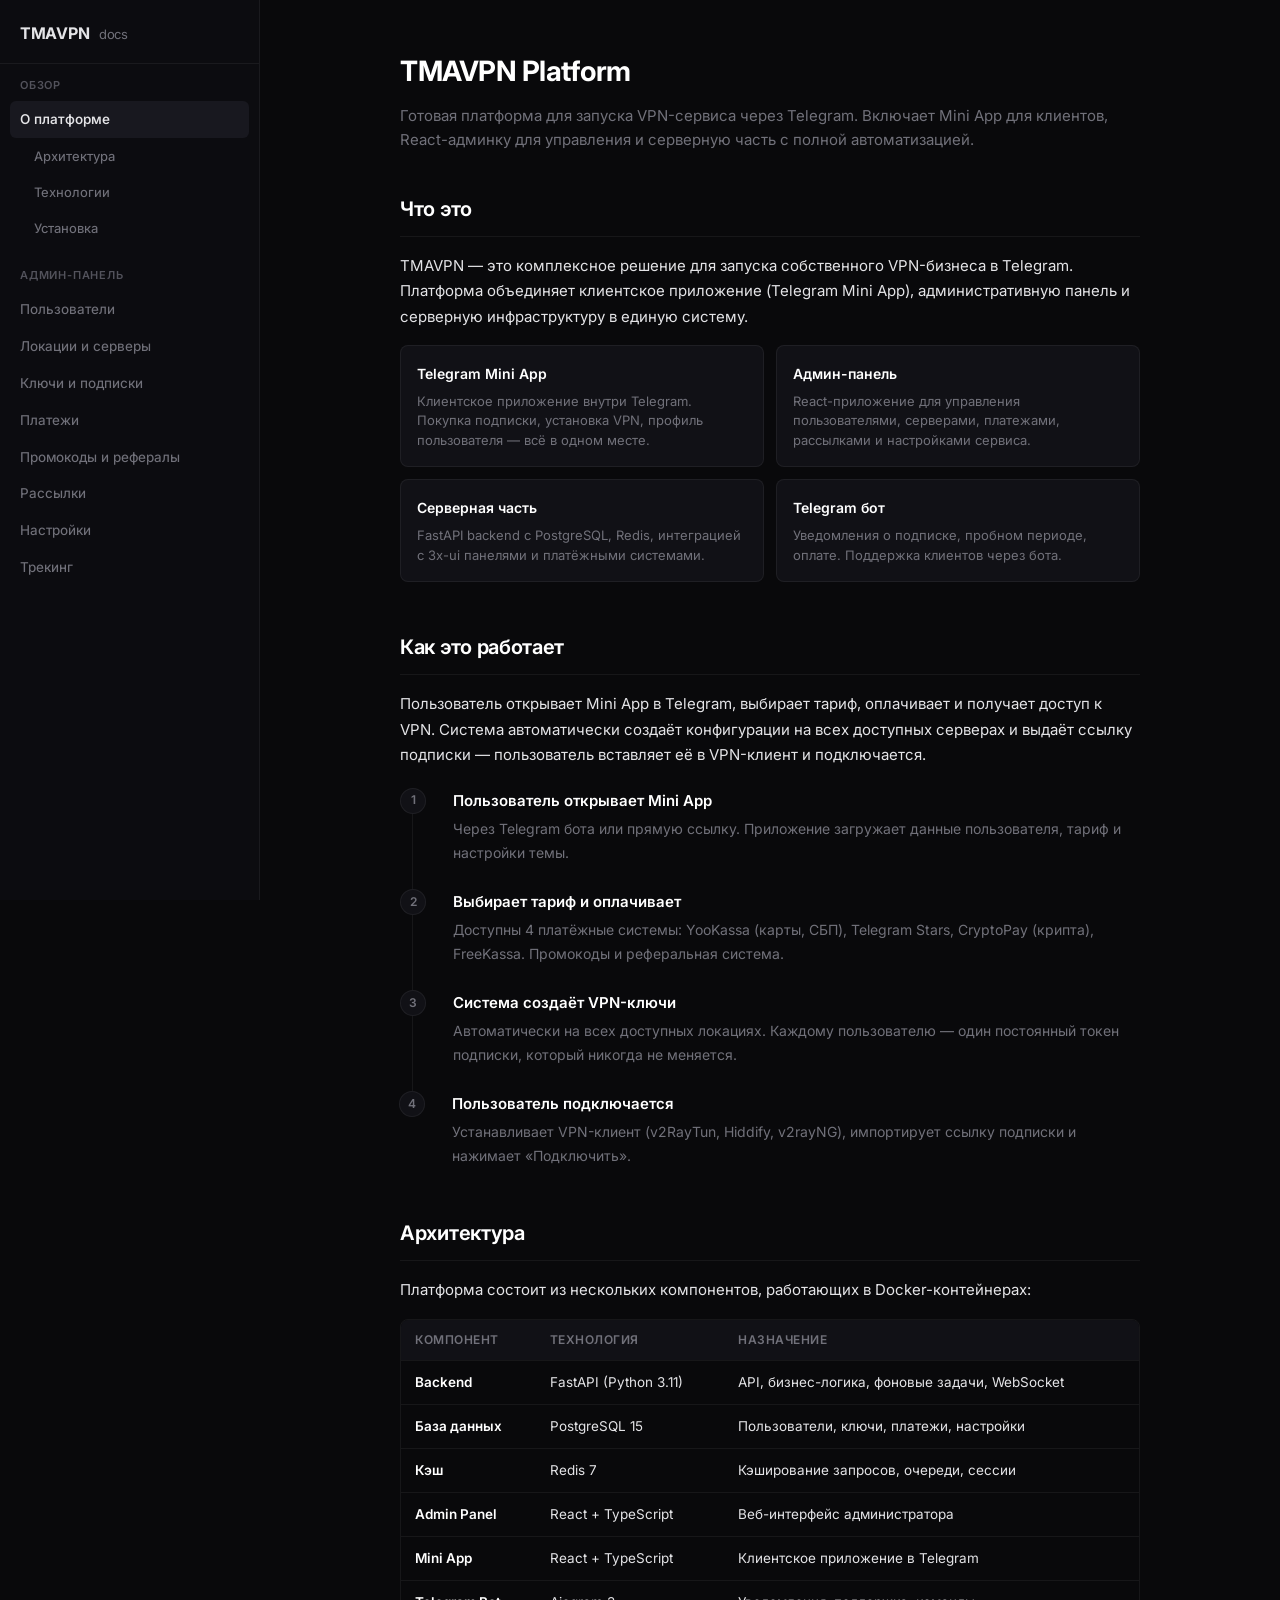
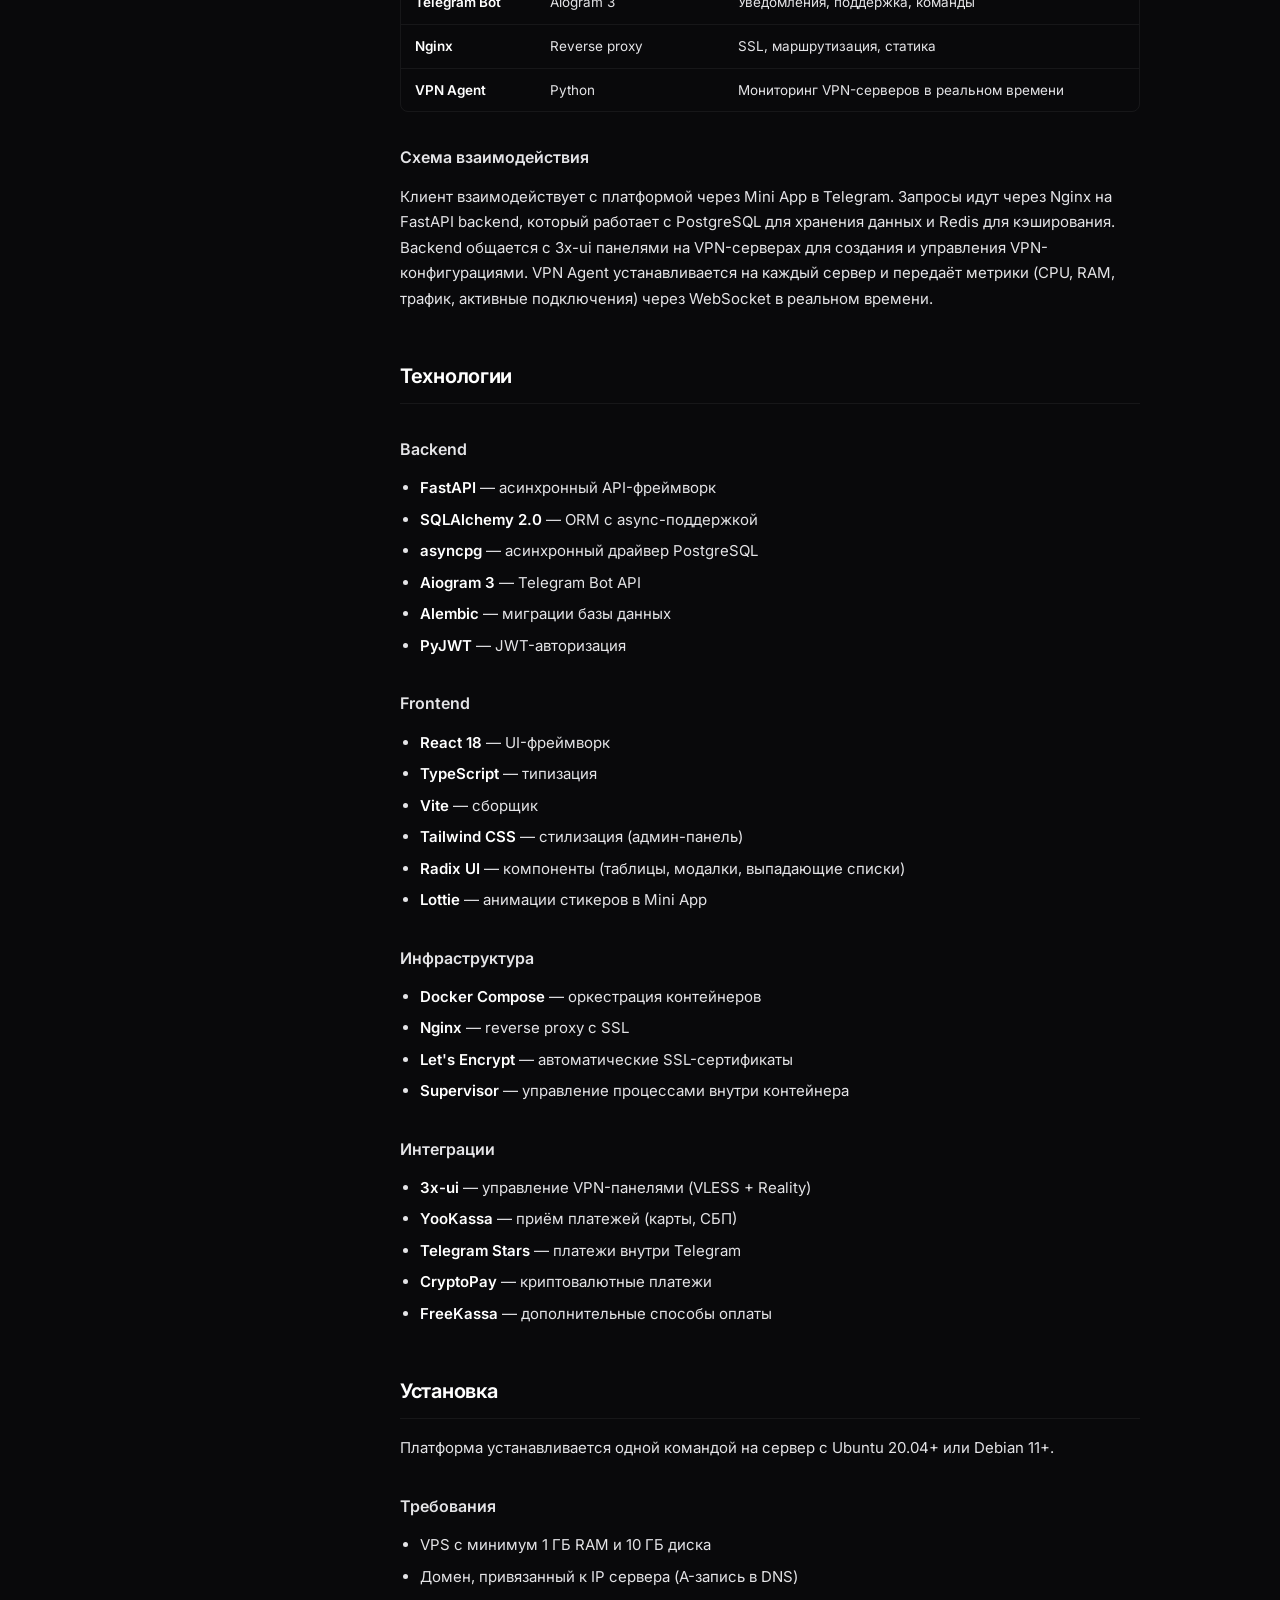
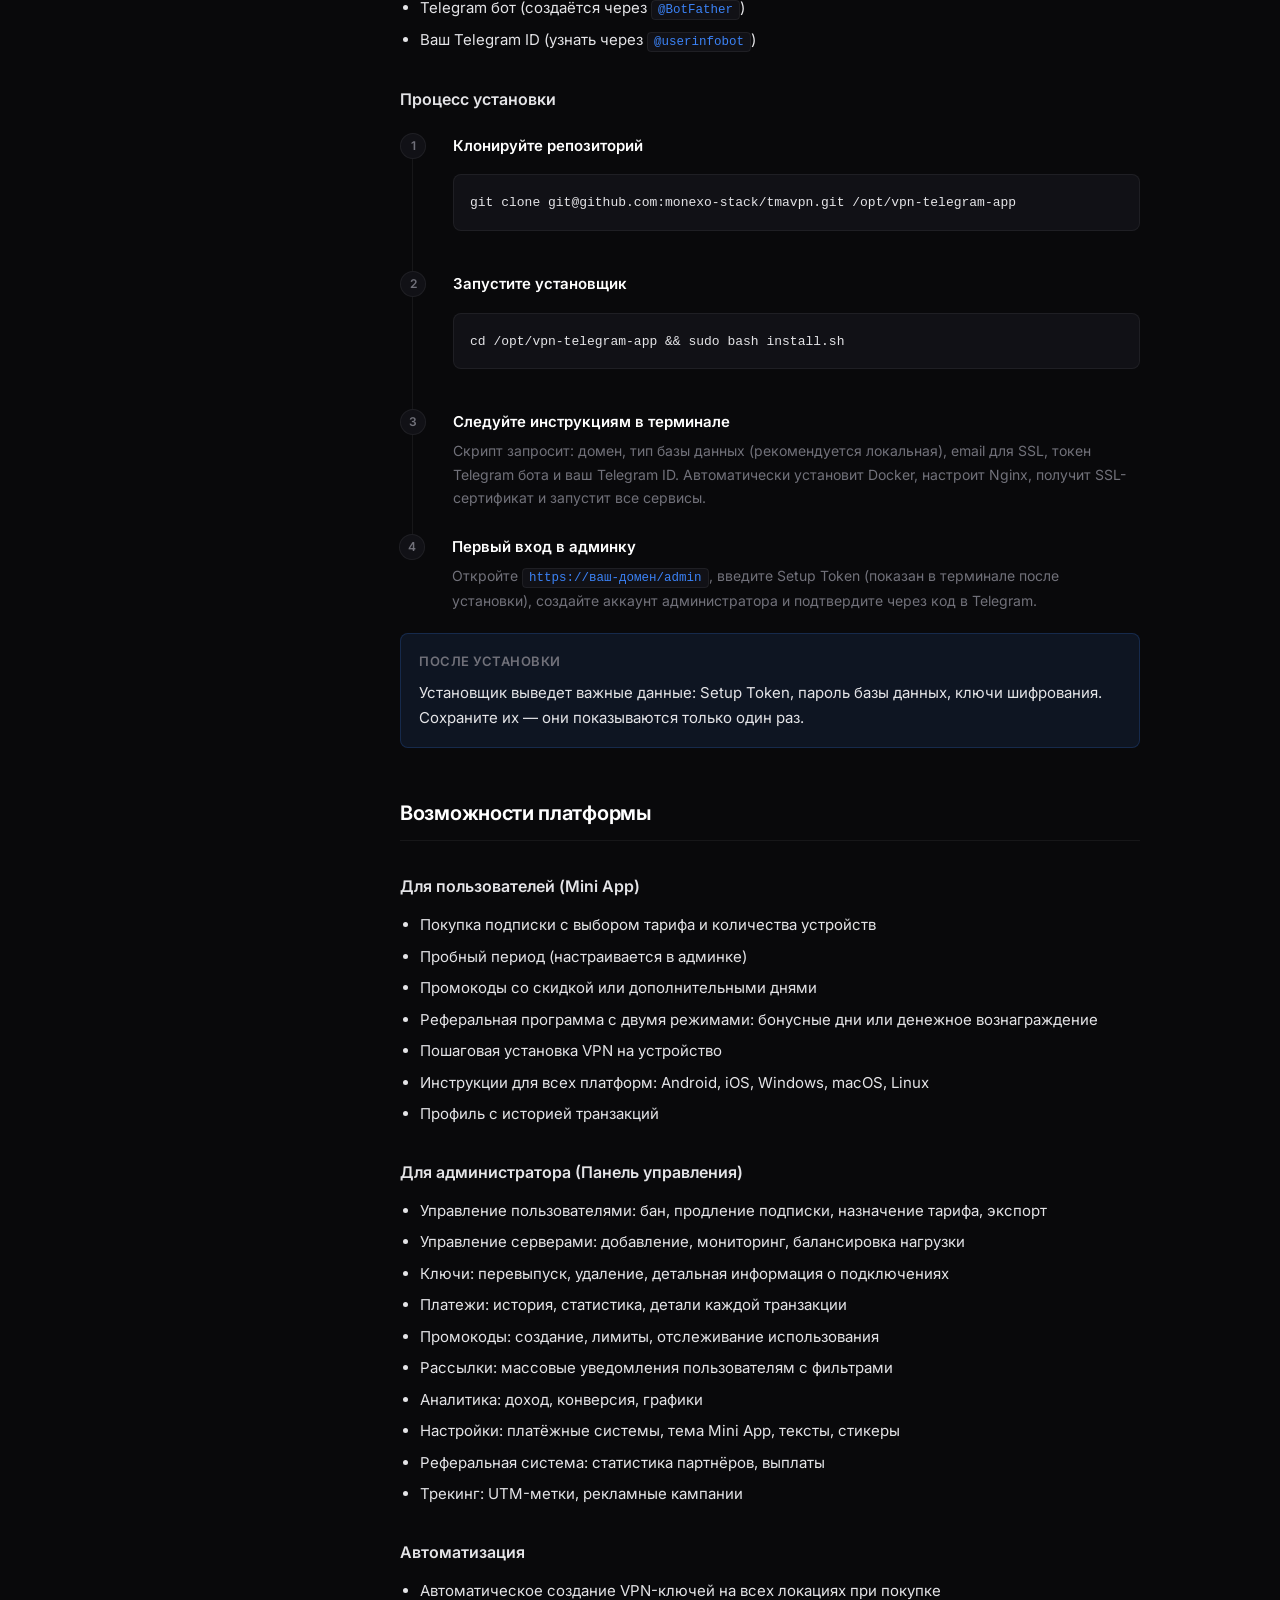
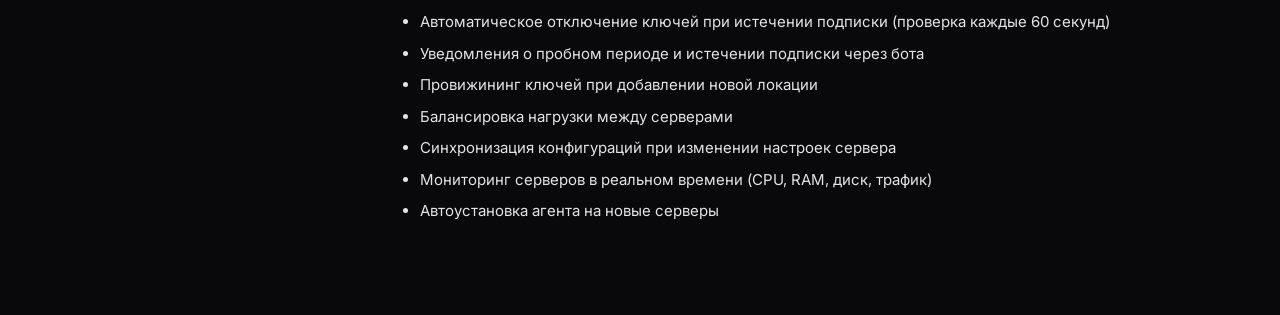
==== commit 6abd16d3: "docs: add payments, promocodes, broadcasts, settings, tracking pages Remove all sensitive implementa" ====
--- a/docs/index.html
+++ b/docs/index.html
@@ -36,6 +36,11 @@
         <a href="users.html" class="nav-link">Пользователи</a>
         <a href="locations.html" class="nav-link">Локации и серверы</a>
         <a href="keys.html" class="nav-link">Ключи и подписки</a>
+        <a href="payments.html" class="nav-link">Платежи</a>
+        <a href="promocodes.html" class="nav-link">Промокоды и рефералы</a>
+        <a href="broadcasts.html" class="nav-link">Рассылки</a>
+        <a href="settings.html" class="nav-link">Настройки</a>
+        <a href="tracking.html" class="nav-link">Трекинг</a>
       </div>
     </nav>
   </aside>
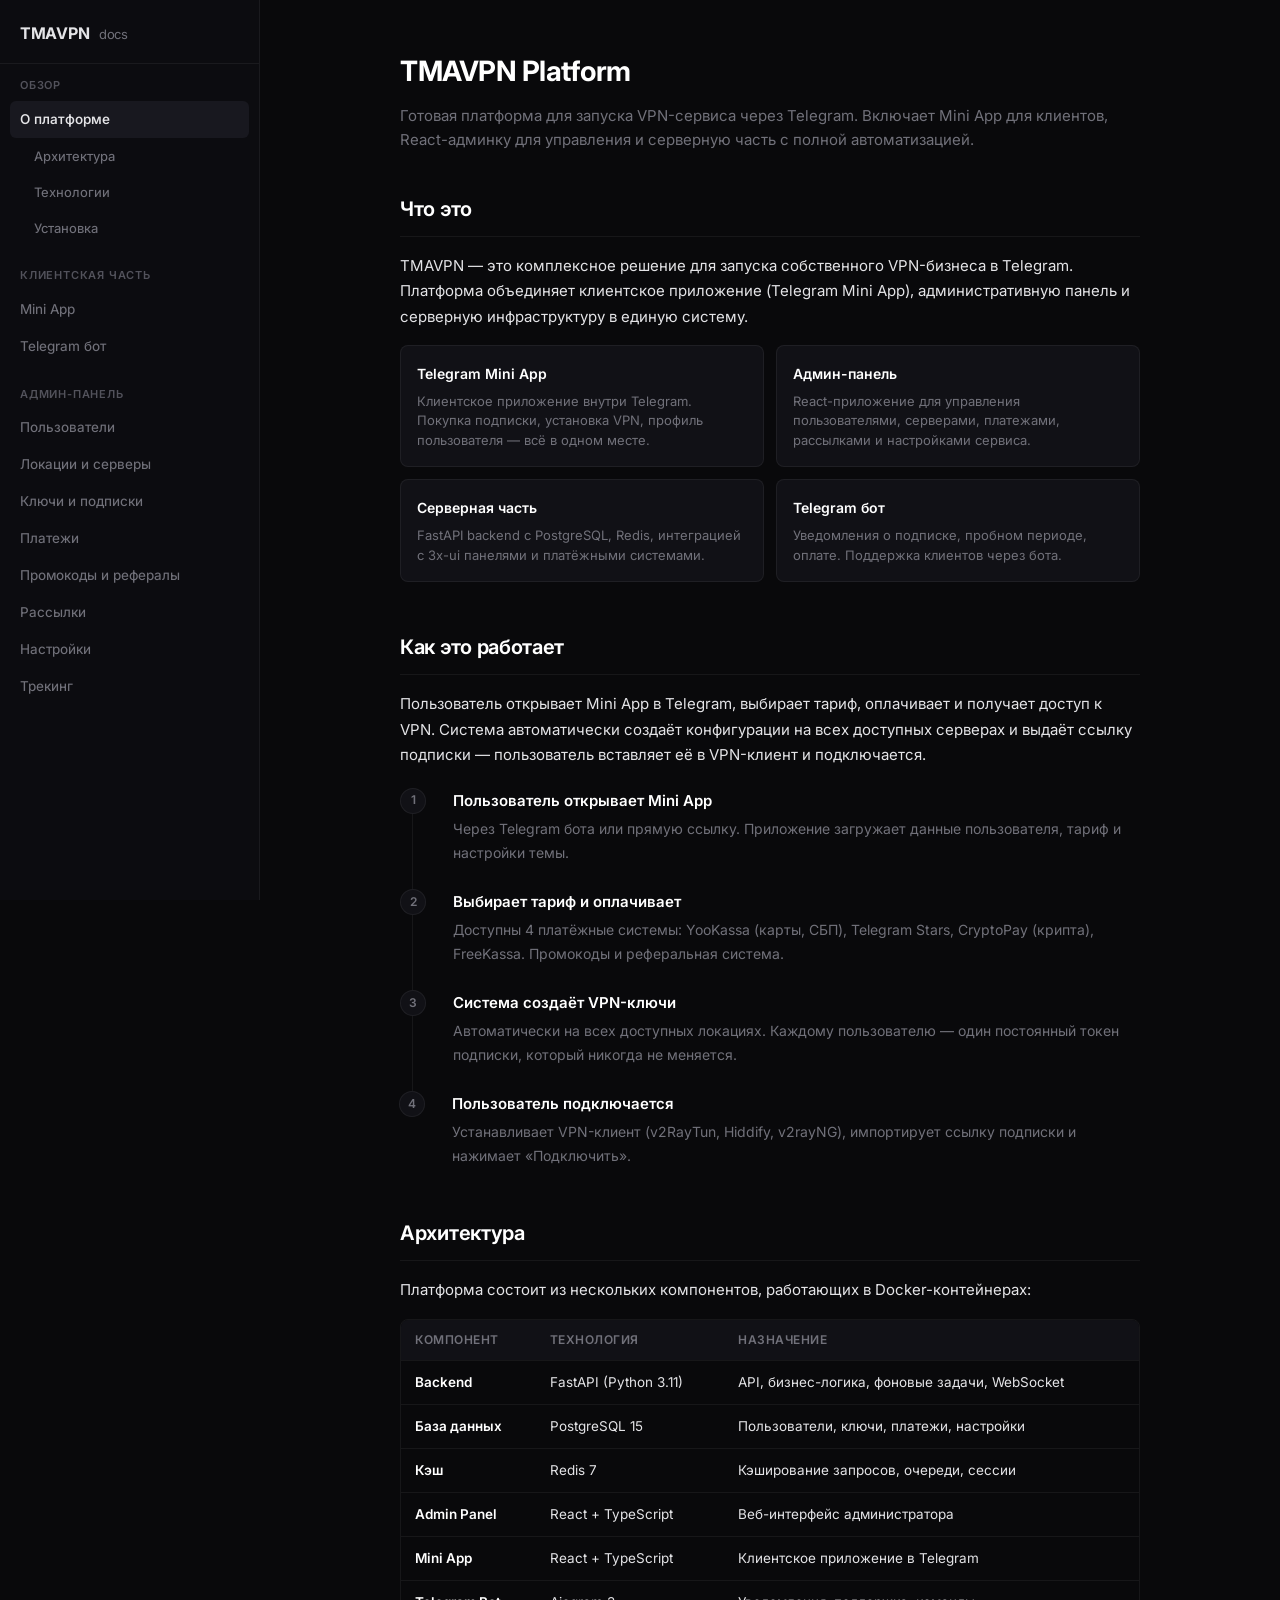
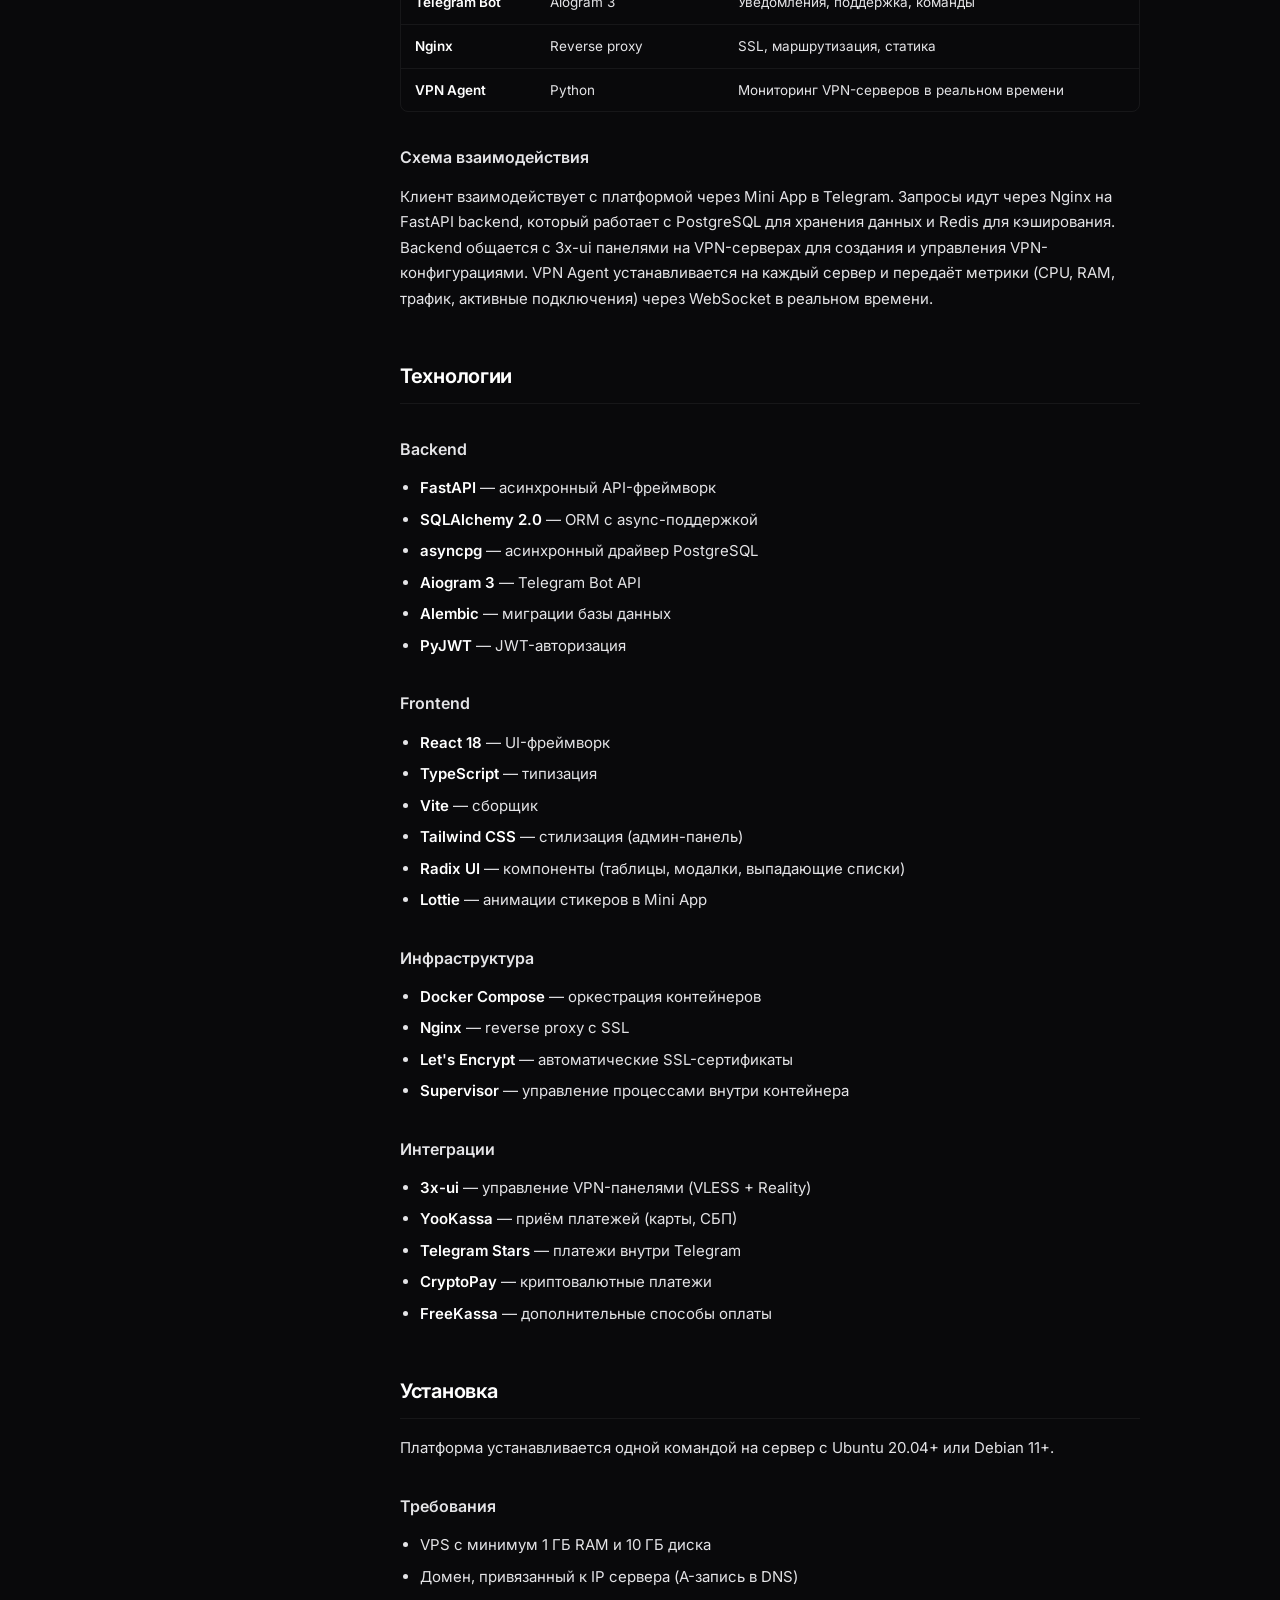
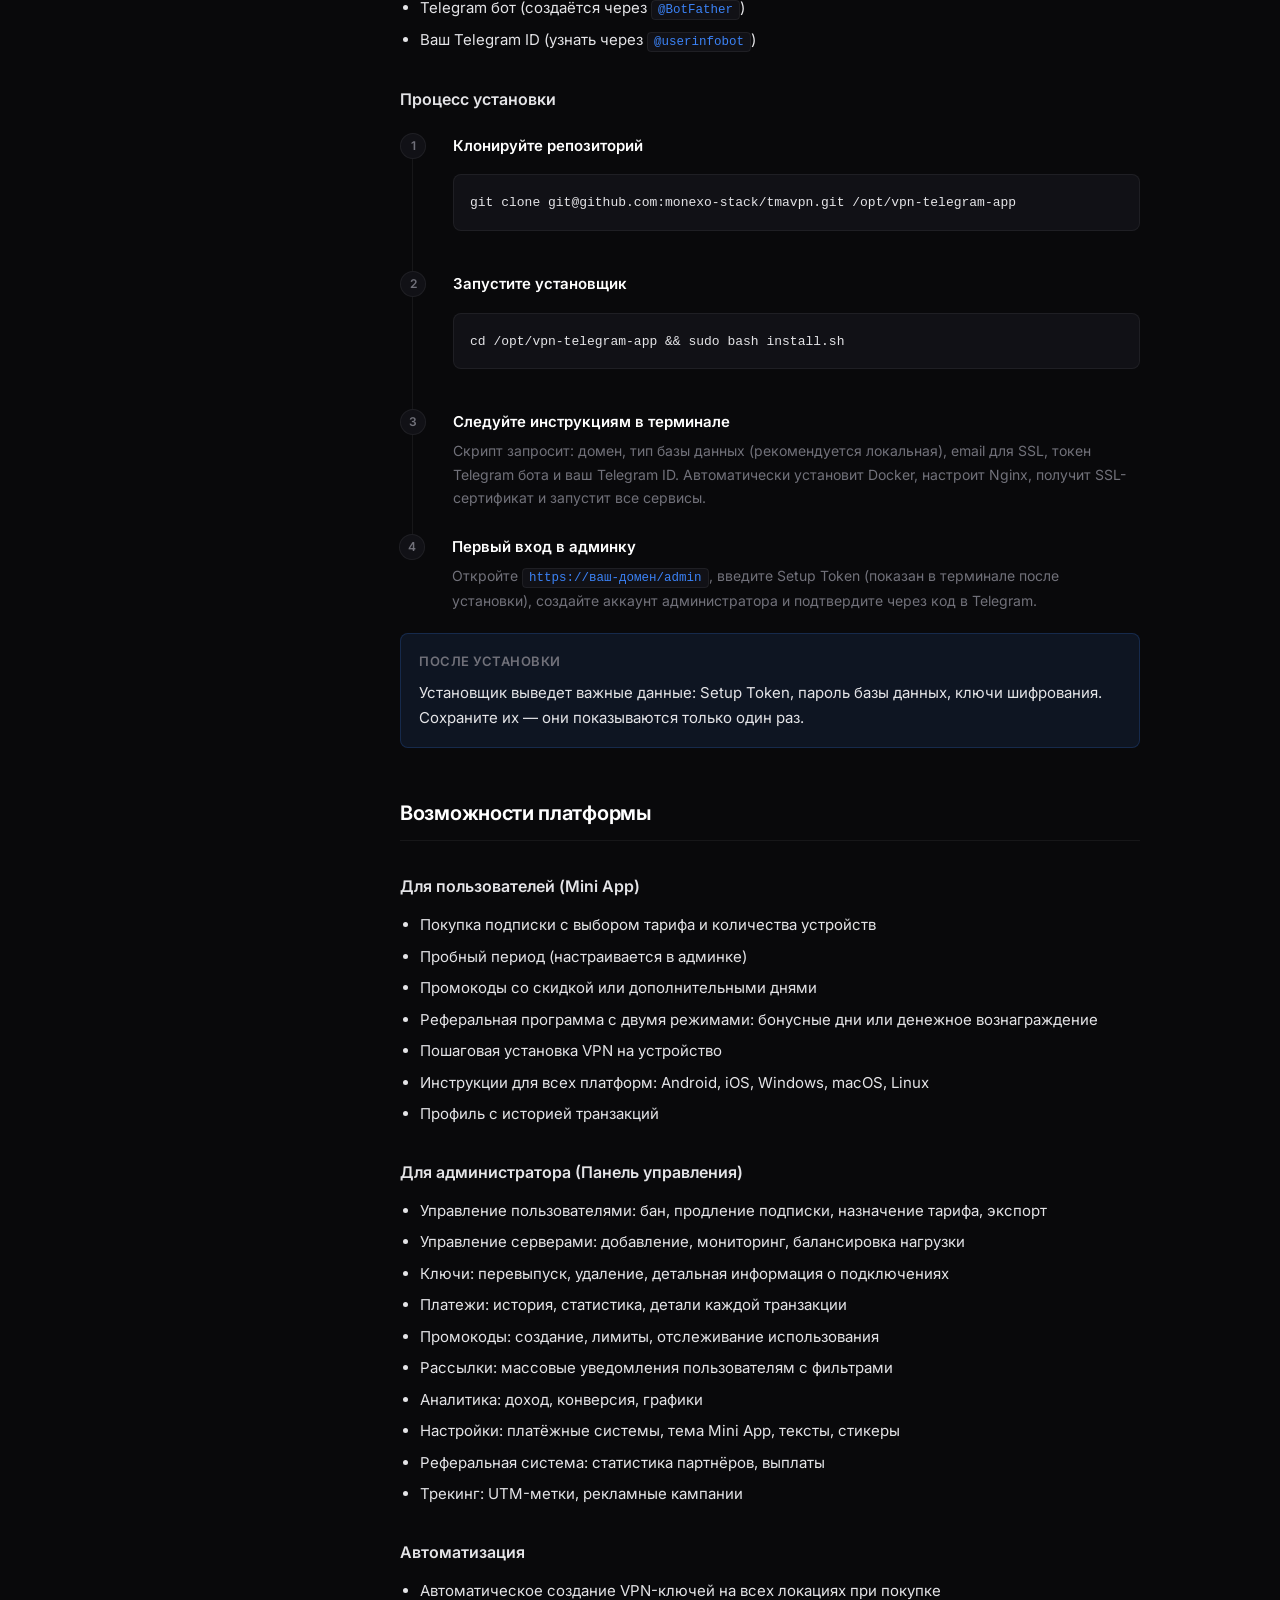
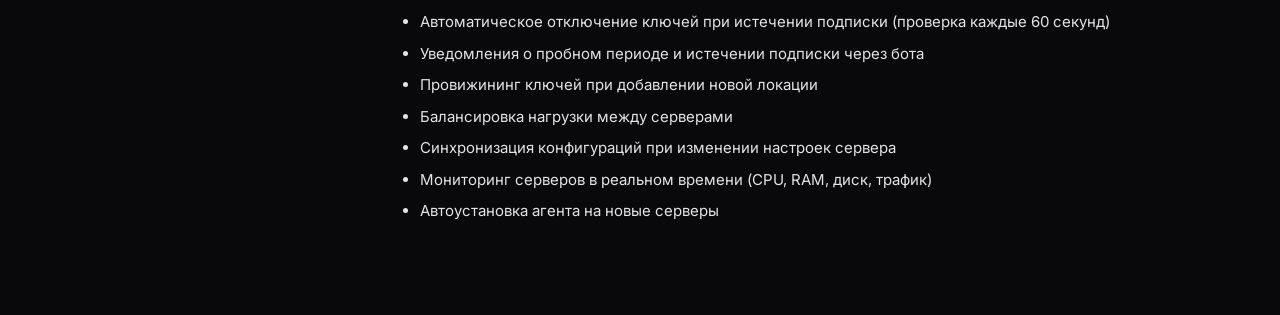
==== commit 03299004: "docs: add Mini App, Bot pages; expand Settings; fix accuracy - Mini App: all screens, purchase flow," ====
--- a/docs/index.html
+++ b/docs/index.html
@@ -32,6 +32,11 @@
         <a href="index.html#install" class="nav-link nav-link-sub">Установка</a>
       </div>
       <div class="nav-section">
+        <div class="nav-section-title">Клиентская часть</div>
+        <a href="miniapp.html" class="nav-link">Mini App</a>
+        <a href="bot.html" class="nav-link">Telegram бот</a>
+      </div>
+      <div class="nav-section">
         <div class="nav-section-title">Админ-панель</div>
         <a href="users.html" class="nav-link">Пользователи</a>
         <a href="locations.html" class="nav-link">Локации и серверы</a>
